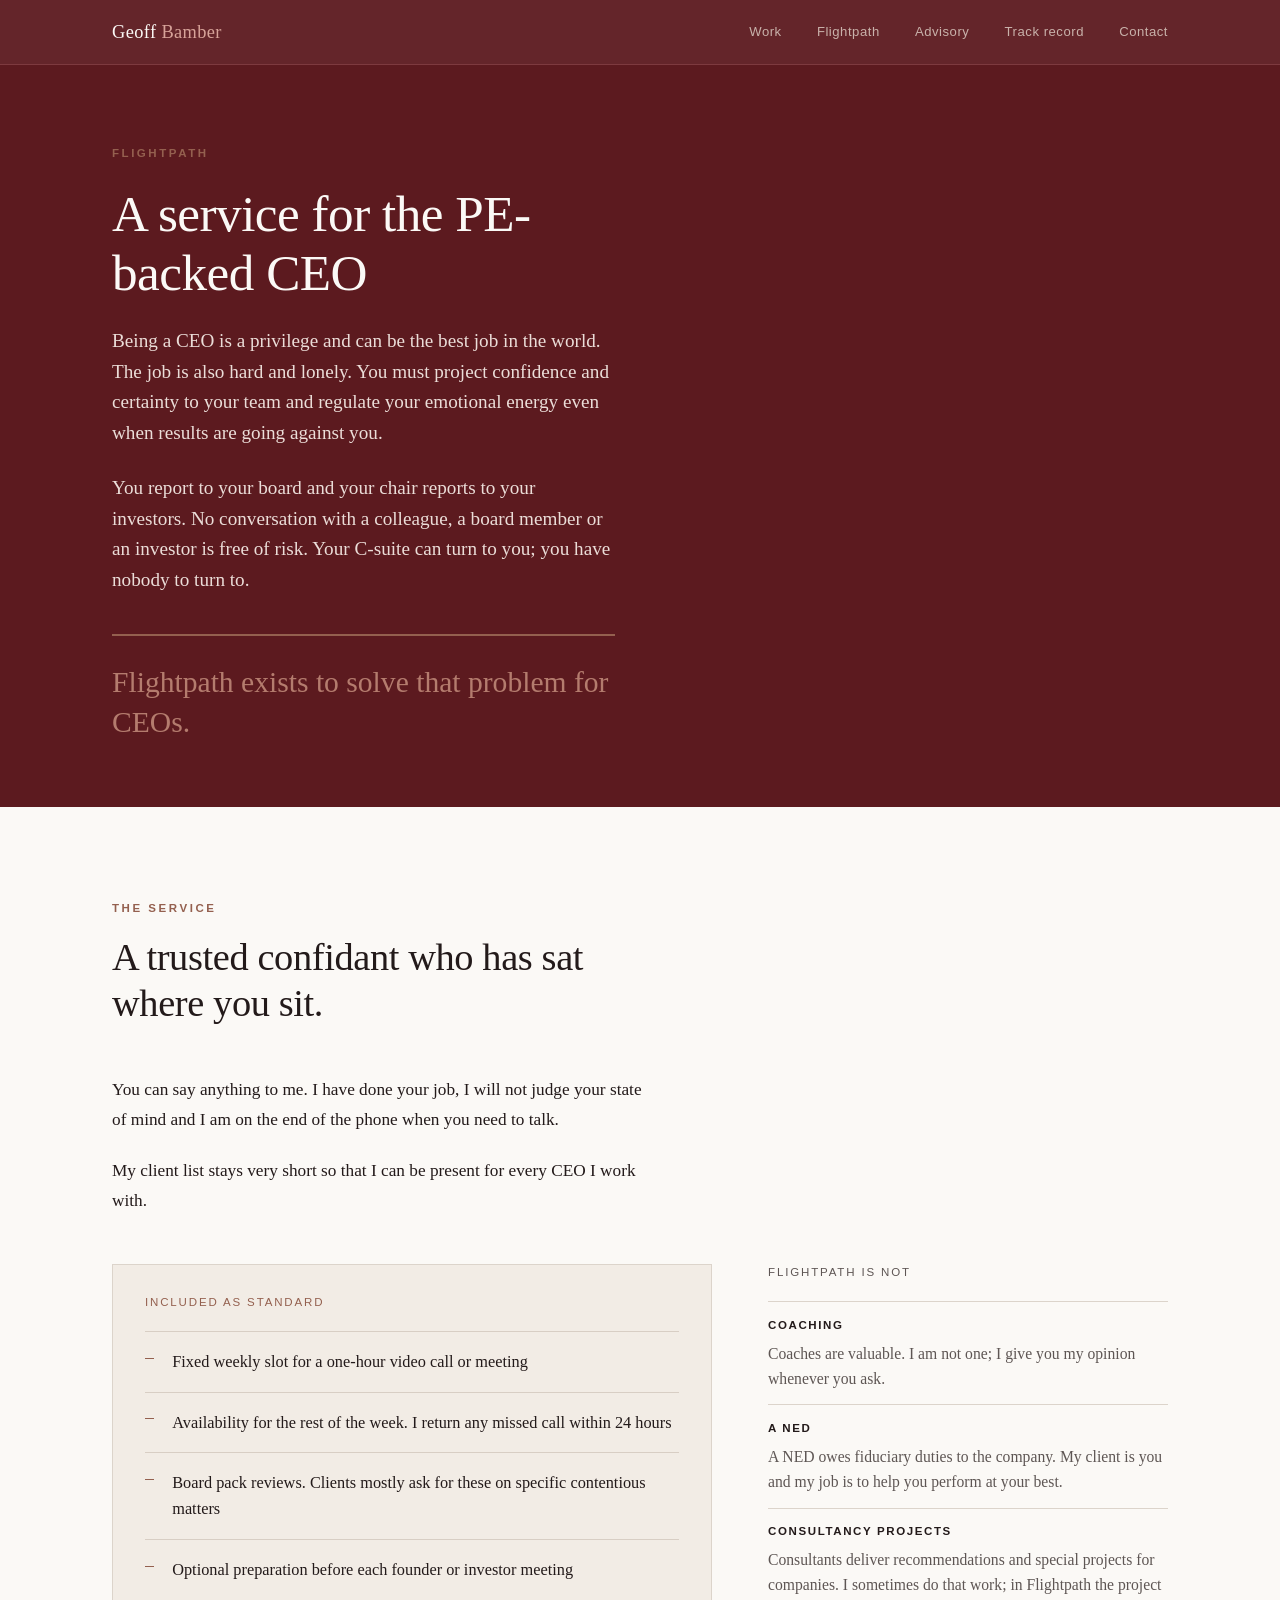
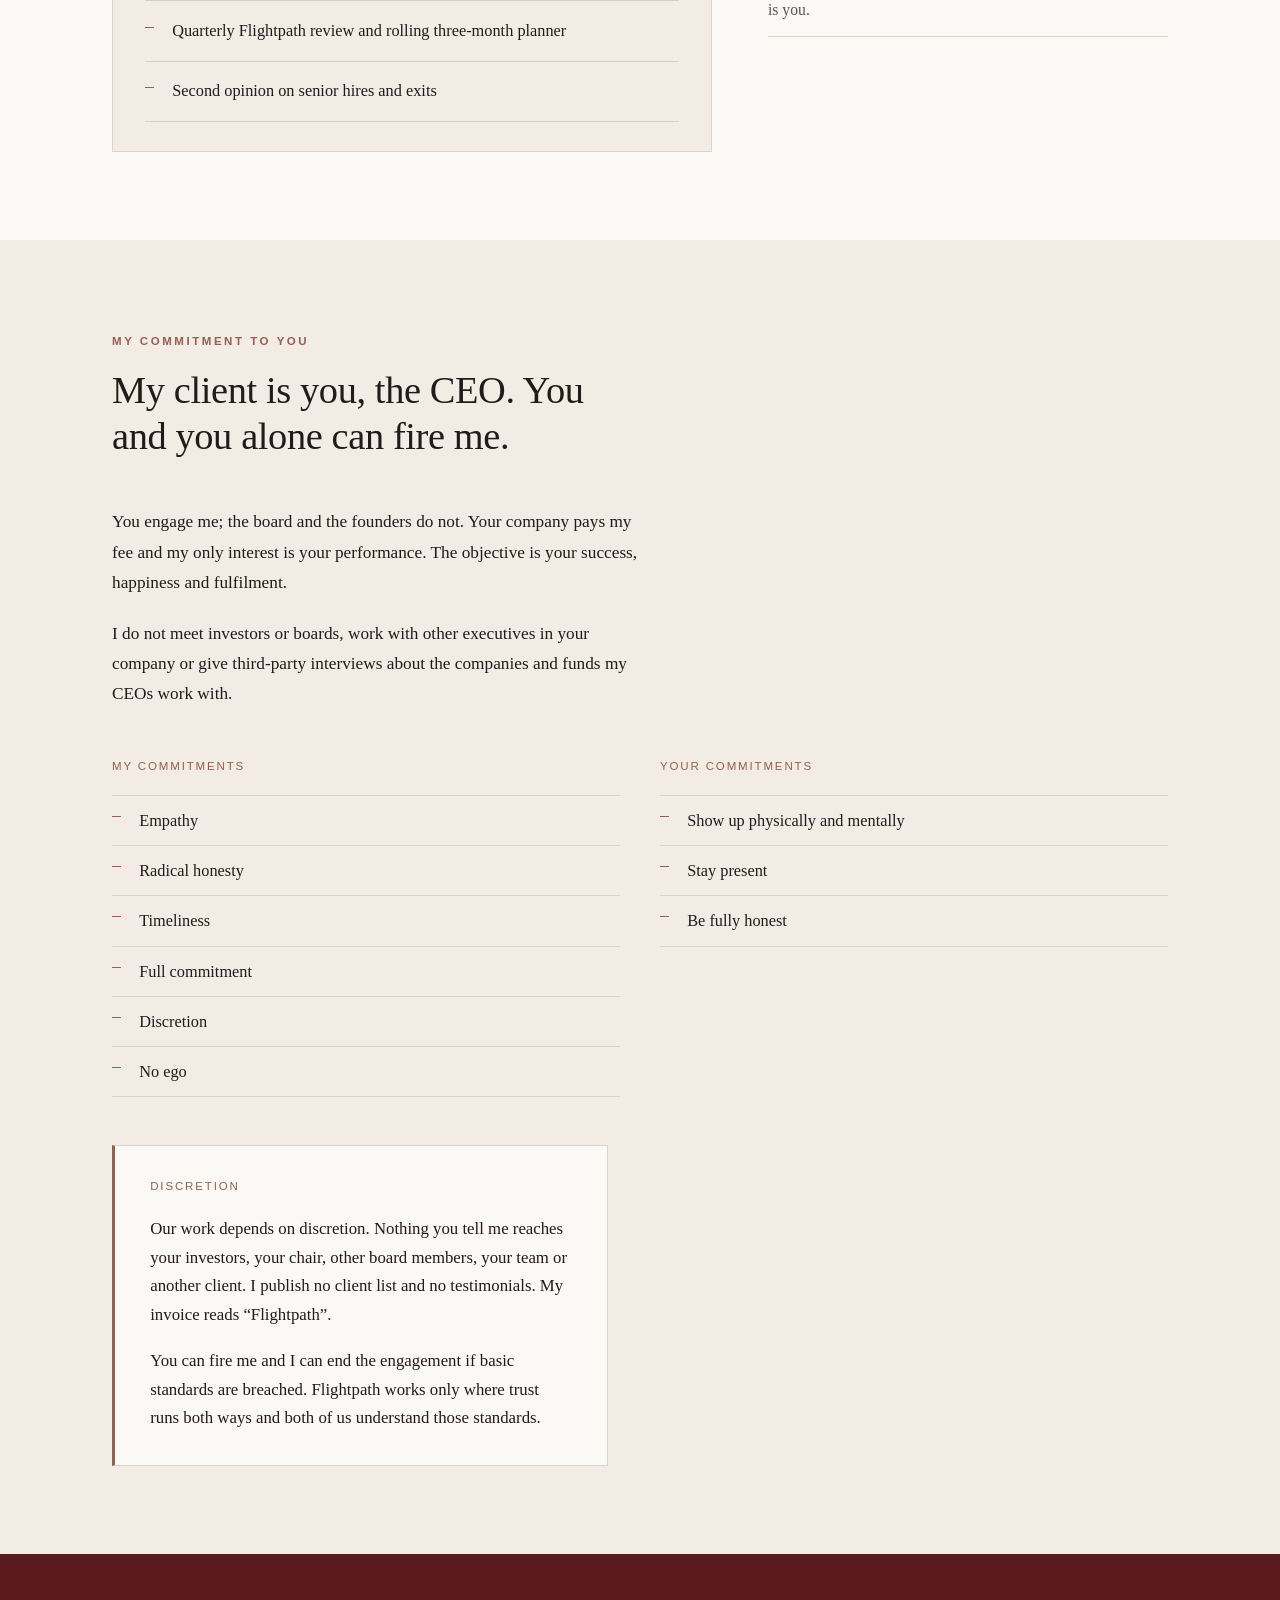
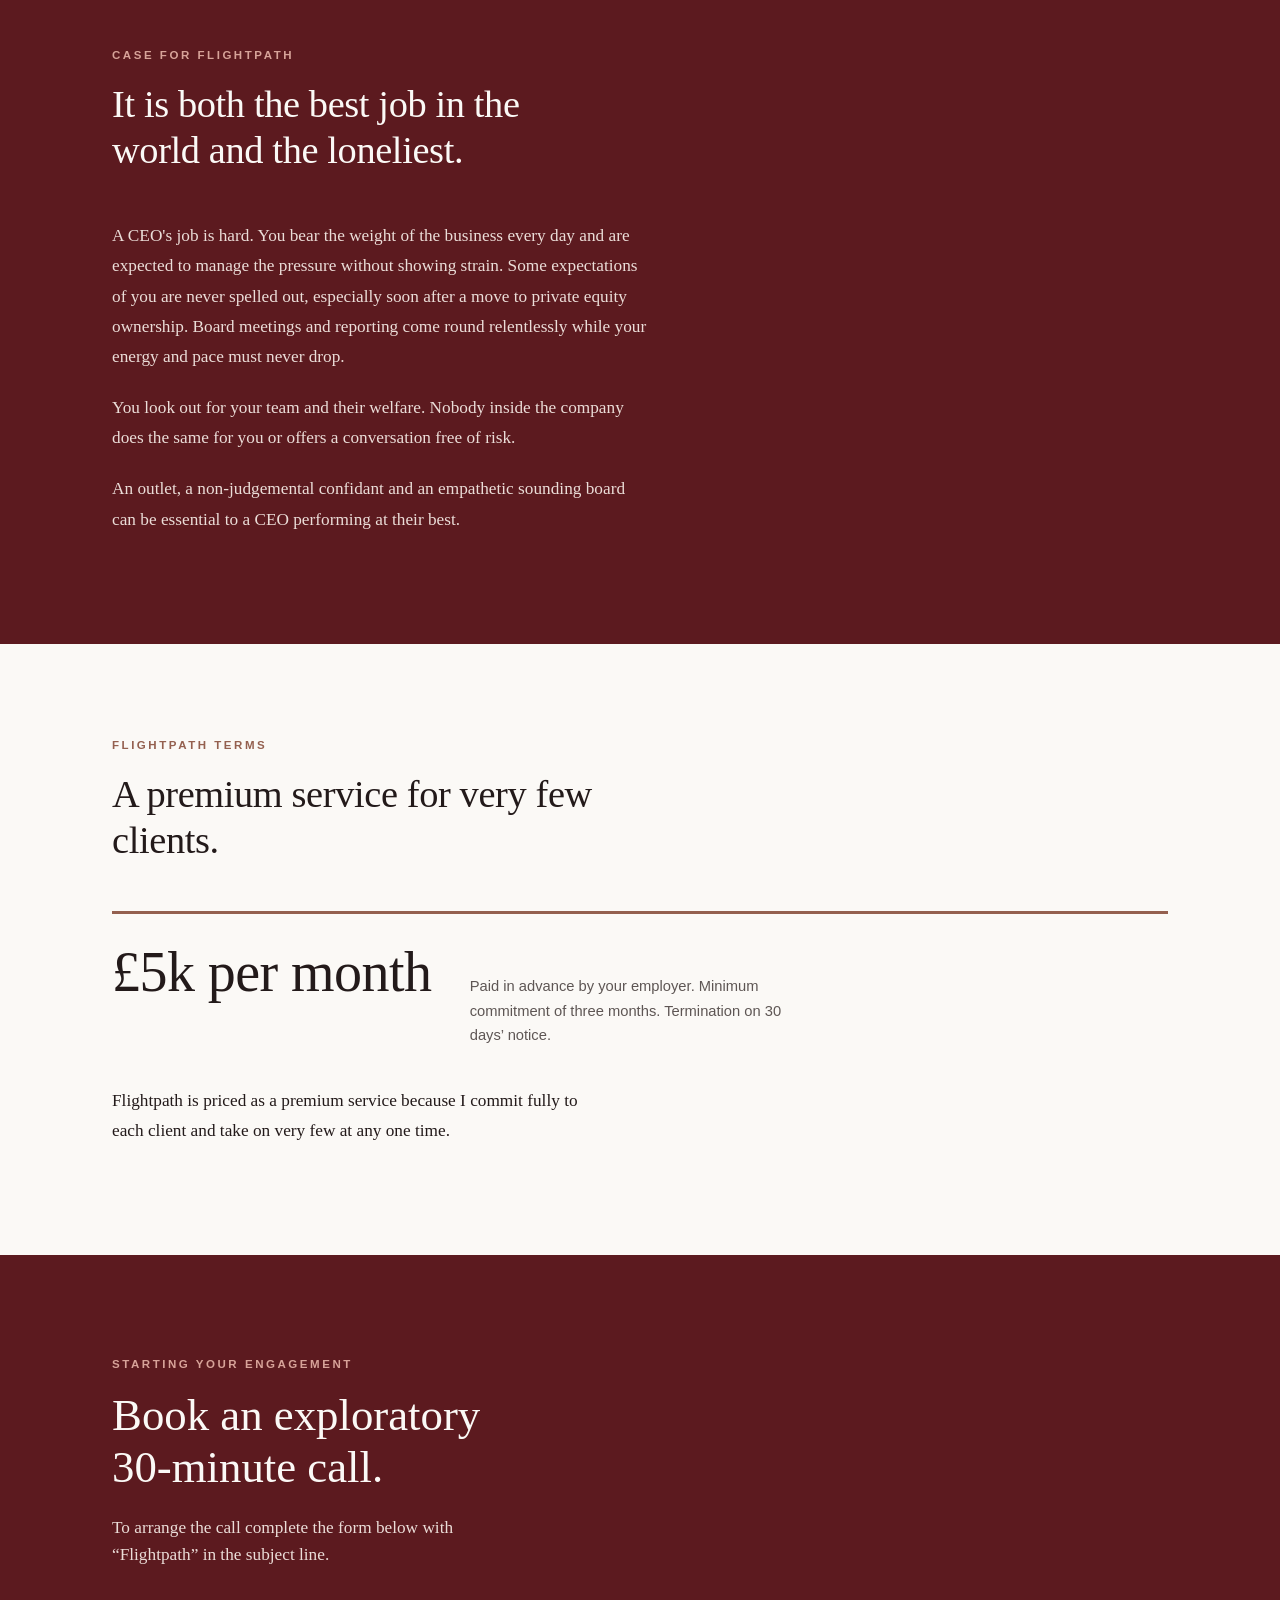
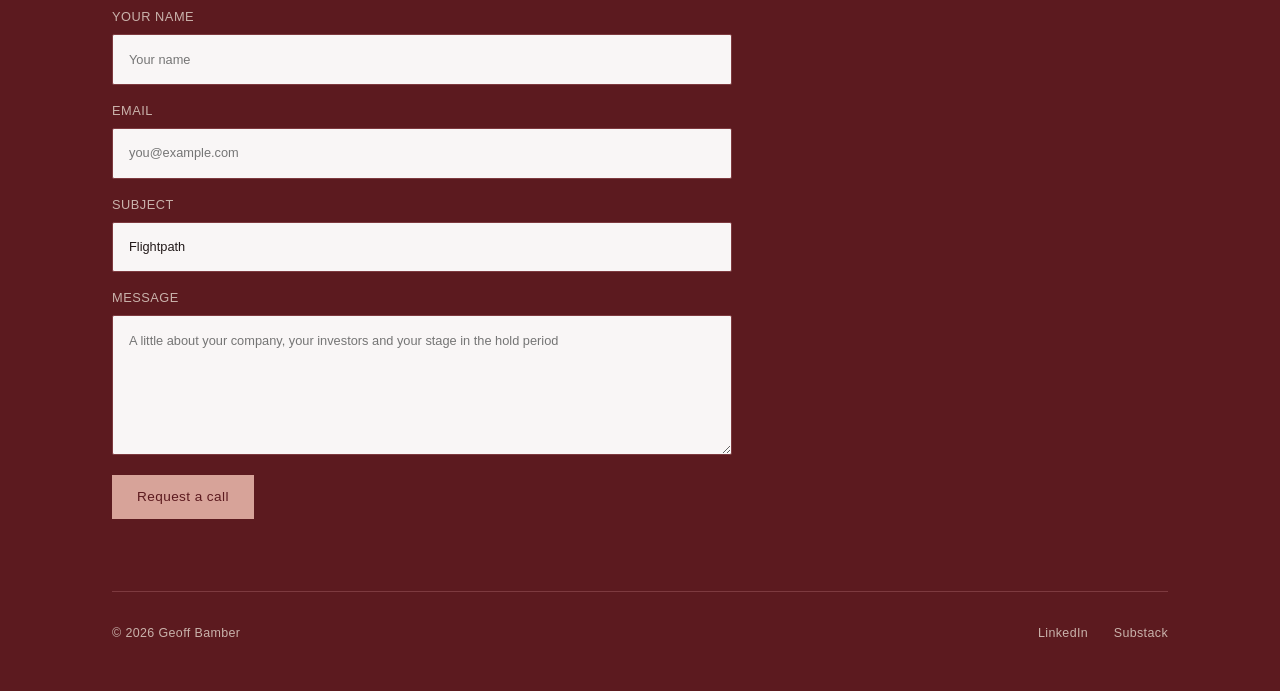
==== flightpath.html @ 799f6bf0 "Flightpath: heading reads 'Book an exploratory 30-minute call' Co-Authored-By: Claude Fable 5.2 <nor" ====
<!DOCTYPE html>
<html lang="en">
<head>
<meta charset="UTF-8">
<meta name="viewport" content="width=device-width, initial-scale=1.0">
<title>Flightpath | Geoff Bamber</title>
<meta name="description" content="Flightpath is a service for the PE-backed CEO: a trusted confidant who has sat where you sit, engaged by you and answerable only to you.">
<link rel="stylesheet" href="styles.css">
</head>
<body>

<nav>
  <div class="wrap nav-inner">
    <a href="index.html" class="wordmark">Geoff <b>Bamber</b></a>
    <div class="nav-links">
      <a href="index.html#work">Work</a>
      <a href="flightpath.html">Flightpath</a>
      <a href="index.html#advisory">Advisory</a>
      <a href="index.html#track">Track record</a>
      <a href="#enquire">Contact</a>
    </div>
  </div>
</nav>

<header class="page-hero">
  <div class="wrap">
    <div class="eyebrow">Flightpath</div>
    <h1>A service for the PE-backed CEO</h1>
    <p class="lede">Being a CEO is a privilege and can be the best job in the world. The job is also hard and lonely. You must project confidence and certainty to your team and regulate your emotional energy even when results are going against you.</p>
    <p class="lede">You report to your board and your chair reports to your investors. No conversation with a colleague, a board member or an investor is free of risk. Your C-suite can turn to you; you have nobody to turn to.</p>
    <p class="statement">Flightpath exists to solve that problem for CEOs.</p>
  </div>
</header>

<section class="section" id="what">
  <div class="wrap">
    <div class="section-head">
      <span class="eyebrow">The service</span>
      <h2>A trusted confidant who has sat where you sit.</h2>
    </div>
    <div class="prose" style="max-width:62ch;margin-bottom:3rem;">
      <p>You can say anything to me. I have done your job, I will not judge your state of mind and I am on the end of the phone when you need to talk.</p>
      <p>My client list stays very short so that I can be present for every CEO I work with.</p>
    </div>
    <div class="split">
      <div class="panel-box">
        <span class="split-head">Included as standard</span>
        <ul class="menu-list">
          <li>Fixed weekly slot for a one-hour video call or meeting</li>
          <li>Availability for the rest of the week. I return any missed call within 24 hours</li>
          <li>Board pack reviews. Clients mostly ask for these on specific contentious matters</li>
          <li>Optional preparation before each founder or investor meeting</li>
          <li>Quarterly Flightpath review and rolling three-month planner</li>
          <li>Second opinion on senior hires and exits</li>
        </ul>
      </div>
      <div class="exclusions">
        <span class="split-head">Flightpath is not</span>
        <ul>
          <li><strong>Coaching</strong>Coaches are valuable. I am not one; I give you my opinion whenever you ask.</li>
          <li><strong>A NED</strong>A NED owes fiduciary duties to the company. My client is you and my job is to help you perform at your best.</li>
          <li><strong>Consultancy projects</strong>Consultants deliver recommendations and special projects for companies. I sometimes do that work; in Flightpath the project is you.</li>
        </ul>
      </div>
    </div>
  </div>
</section>

<section class="section section-parchment" id="commitment">
  <div class="wrap">
    <div class="section-head">
      <span class="eyebrow">My commitment to you</span>
      <h2>My client is you, the CEO. You and you alone can fire me.</h2>
    </div>
    <div class="prose" style="max-width:62ch;">
      <p>You engage me; the board and the founders do not. Your company pays my fee and my only interest is your performance. The objective is your success, happiness and fulfilment.</p>
      <p>I do not meet investors or boards, work with other executives in your company or give third-party interviews about the companies and funds my CEOs work with.</p>
    </div>
    <div class="checklists">
      <div>
        <span class="split-head">My commitments</span>
        <ul class="checklist">
          <li>Empathy</li>
          <li>Radical honesty</li>
          <li>Timeliness</li>
          <li>Full commitment</li>
          <li>Discretion</li>
          <li>No ego</li>
        </ul>
      </div>
      <div>
        <span class="split-head">Your commitments</span>
        <ul class="checklist">
          <li>Show up physically and mentally</li>
          <li>Stay present</li>
          <li>Be fully honest</li>
        </ul>
      </div>
    </div>
    <div class="panel" style="margin-top:3rem;">
      <span class="split-head">Discretion</span>
      <p>Our work depends on discretion. Nothing you tell me reaches your investors, your chair, other board members, your team or another client. I publish no client list and no testimonials. My invoice reads &ldquo;Flightpath&rdquo;.</p>
      <p>You can fire me and I can end the engagement if basic standards are breached. Flightpath works only where trust runs both ways and both of us understand those standards.</p>
    </div>
  </div>
</section>

<section class="section section-dark" id="why">
  <div class="wrap">
    <div class="section-head">
      <span class="eyebrow">Case for Flightpath</span>
      <h2>It is both the best job in the world and the loneliest.</h2>
    </div>
    <div class="prose" style="max-width:62ch;">
      <p>A CEO's job is hard. You bear the weight of the business every day and are expected to manage the pressure without showing strain. Some expectations of you are never spelled out, especially soon after a move to private equity ownership. Board meetings and reporting come round relentlessly while your energy and pace must never drop.</p>
      <p>You look out for your team and their welfare. Nobody inside the company does the same for you or offers a conversation free of risk.</p>
      <p>An outlet, a non-judgemental confidant and an empathetic sounding board can be essential to a CEO performing at their best.</p>
    </div>
  </div>
</section>

<section class="section" id="terms">
  <div class="wrap">
    <div class="section-head">
      <span class="eyebrow">Flightpath terms</span>
      <h2>A premium service for very few clients.</h2>
    </div>
    <div class="price-band">
      <div class="price-figure">£5k per month</div>
      <p class="price-terms">Paid in advance by your employer. Minimum commitment of three months. Termination on 30 days&rsquo; notice.</p>
    </div>
    <div class="prose" style="max-width:56ch;margin-top:2.4rem;">
      <p>Flightpath is priced as a premium service because I commit fully to each client and take on very few at any one time.</p>
    </div>
  </div>
</section>

<section class="contact" id="enquire">
  <div class="wrap">
    <span class="eyebrow">Starting your engagement</span>
    <h2 style="margin-top:.9rem;">Book an exploratory 30&#8209;minute call.</h2>
    <p class="lede">To arrange the call complete the form below with &ldquo;Flightpath&rdquo; in the subject line.</p>

    <form class="contact-form" action="https://api.web3forms.com/submit" method="POST">
      <input type="hidden" name="access_key" value="886e6d17-dc25-4bf3-a3f9-d06b472002fb">
      <input type="hidden" name="from_name" value="Geoff Bamber website: Flightpath">
      <label>
        <span>Your name</span>
        <input type="text" name="name" placeholder="Your name" required>
      </label>
      <label>
        <span>Email</span>
        <input type="email" name="email" placeholder="you@example.com" required>
      </label>
      <label>
        <span>Subject</span>
        <input type="text" name="subject" value="Flightpath" required>
      </label>
      <label>
        <span>Message</span>
        <textarea name="message" rows="5" placeholder="A little about your company, your investors and your stage in the hold period" required></textarea>
      </label>
      <button type="submit" class="btn btn-primary">Request a call</button>
    </form>

    <div class="foot">
      <span>© 2026 Geoff Bamber</span>
      <div class="social">
        <a href="https://www.linkedin.com/in/geoff-bamber-uk" target="_blank" rel="noopener">LinkedIn</a>
        <a href="https://geoffbamber.substack.com" target="_blank" rel="noopener">Substack</a>
      </div>
    </div>
  </div>
</section>

</body>
</html>
---- styles.css ----
:root{
  --oxblood:#5C1A1F;
  --oxblood-panel:#6B2329;
  --oxblood-line:#7D3A3F;
  --rose:#94604F;
  --rose-soft:#B47C6E;
  --bone:#F2ECE5;
  --warm-white:#FBF9F6;
  --ink:#231A1A;
  --muted:#5E5654;
  --muted-light:#C9B2AB;
  /* On oxblood grounds the accent lifts so small text stays legible. */
  --rose-on-dark:#D7A399;
  --rose-on-dark-soft:#E8C1B8;
  --sans:-apple-system,BlinkMacSystemFont,"Segoe UI",Roboto,Helvetica,Arial,sans-serif;
  --serif:Georgia,"Times New Roman",serif;
}
nav,.hero,.section-dark,.contact{--rose:var(--rose-on-dark);--rose-soft:var(--rose-on-dark-soft)}

*{box-sizing:border-box;margin:0;padding:0}
html{scroll-behavior:smooth}
body{
  font-family:var(--serif);
  color:var(--ink);
  background:var(--warm-white);
  line-height:1.55;
  -webkit-font-smoothing:antialiased;
}
a{color:inherit;text-decoration:none}

.eyebrow{
  font-family:var(--sans);
  font-size:.72rem;
  letter-spacing:.22em;
  text-transform:uppercase;
  font-weight:600;
  color:var(--rose);
}
.wrap{max-width:1120px;margin:0 auto;padding:0 2rem}

/* ---------- NAV ---------- */
nav{
  position:sticky;top:0;z-index:50;
  background:rgba(92,26,31,.95);
  backdrop-filter:saturate(140%) blur(8px);
  border-bottom:1px solid var(--oxblood-line);
}
.nav-inner{
  display:flex;align-items:center;justify-content:space-between;
  height:64px;
}
.wordmark{
  font-family:var(--serif);
  color:var(--warm-white);
  font-size:1.15rem;
  letter-spacing:.02em;
}
.wordmark b{color:var(--rose);font-weight:normal}
.nav-links{display:flex;gap:2.2rem;font-family:var(--sans);font-size:.82rem;letter-spacing:.04em}
.nav-links a{color:var(--muted-light);transition:color .2s}
.nav-links a:hover,.nav-links a:focus{color:var(--warm-white)}
.nav-toggle{display:none}

/* ---------- HERO ---------- */
.hero{
  background:var(--oxblood);
  color:var(--warm-white);
  padding:7.5rem 0 6.5rem;
  position:relative;overflow:hidden;
}
.hero-eyebrow{margin-bottom:1.6rem}
.hero h1{
  font-family:var(--serif);
  font-weight:normal;
  font-size:clamp(2.2rem,5.4vw,3.9rem);
  line-height:1.12;
  max-width:16ch;
  letter-spacing:-.01em;
}
.hero h1 .accent{
  position:relative;white-space:nowrap;
}
.hero h1 .accent::after{
  content:"";position:absolute;left:0;right:0;bottom:.06em;height:3px;
  background:var(--rose);
  transform:scaleX(0);transform-origin:left;
  animation:draw 1s cubic-bezier(.2,.7,.2,1) .5s forwards;
}
@keyframes draw{to{transform:scaleX(1)}}
.hero p.lede{
  font-family:var(--serif);
  font-size:clamp(1.05rem,1.9vw,1.25rem);
  color:#EBDDD8;
  max-width:52ch;
  margin-top:1.9rem;
  line-height:1.6;
}
.hero-cta{display:flex;gap:1rem;margin-top:2.6rem;flex-wrap:wrap}
.btn{
  font-family:var(--sans);font-size:.85rem;letter-spacing:.03em;font-weight:500;
  padding:.85rem 1.5rem;border:1px solid transparent;cursor:pointer;
  transition:all .2s;display:inline-block;
}
.btn-primary{background:var(--rose);color:var(--oxblood)}
.btn-primary:hover,.btn-primary:focus{background:var(--rose-soft)}
.btn-ghost{border-color:var(--oxblood-line);color:var(--warm-white)}
.btn-ghost:hover,.btn-ghost:focus{border-color:var(--rose);color:var(--rose-soft)}

.hero-grid{display:grid;grid-template-columns:1.5fr 1fr;gap:3.5rem;align-items:center}
.hero-portrait{position:relative;justify-self:end}
.hero-portrait::before{
  content:"";position:absolute;top:1rem;left:1rem;right:-1rem;bottom:-1rem;
  border:1px solid var(--rose);z-index:0;
}
.hero-portrait img{
  position:relative;z-index:1;display:block;
  width:100%;max-width:320px;aspect-ratio:4/5;object-fit:cover;
  filter:grayscale(100%) contrast(1.05);
}

/* ---------- PAGE HERO (inner pages) ---------- */
.page-hero{
  background:var(--oxblood);
  color:var(--warm-white);
  padding:5rem 0 4rem;
}
.page-hero .eyebrow{margin-bottom:1.4rem}
.page-hero h1{
  font-family:var(--serif);font-weight:normal;
  font-size:clamp(2rem,4.6vw,3.2rem);
  line-height:1.14;max-width:20ch;letter-spacing:-.01em;
}
.page-hero p.lede{
  font-family:var(--serif);
  font-size:clamp(1.02rem,1.8vw,1.2rem);
  color:#EBDDD8;max-width:52ch;margin-top:1.5rem;line-height:1.6;
}

/* ---------- SECTION SHELL ---------- */
.section{padding:5.5rem 0}
.section-parchment{background:var(--bone)}
.section-head{max-width:60ch;margin-bottom:3rem}
.section-head h2{
  font-family:var(--serif);font-weight:normal;
  font-size:clamp(1.7rem,3.4vw,2.4rem);
  line-height:1.2;margin-top:.9rem;letter-spacing:-.01em;
}

/* ---------- STRANDS ---------- */
.strands{display:grid;grid-template-columns:repeat(2,1fr);gap:1.6rem}
.strand{
  background:var(--warm-white);
  border:1px solid #DCD4CB;
  padding:2rem 1.8rem;
  position:relative;
  transition:border-color .25s, transform .25s;
}
.strand::before{
  content:"";position:absolute;top:0;left:0;width:100%;height:3px;
  background:var(--rose);transform:scaleX(0);transform-origin:left;transition:transform .3s;
}
.strand:hover{transform:translateY(-3px);border-color:#CDBFB4}
.strand:hover::before{transform:scaleX(1)}
.strand h3{font-family:var(--serif);font-weight:normal;font-size:1.3rem;margin-bottom:.7rem}
.strand p{font-size:.98rem;color:var(--muted);line-height:1.6}
.strand ul{margin:.85rem 0 0 1.2rem;padding-left:1.1rem;color:var(--muted);line-height:1.65}
.strand li{margin:.45rem 0;}
.strand .tag{font-family:var(--sans);font-size:.7rem;letter-spacing:.14em;text-transform:uppercase;color:var(--rose);display:block;margin-bottom:1rem}
a.strand{display:block;color:inherit}
a.strand:hover,a.strand:focus{border-color:var(--rose)}
.strand .more{font-family:var(--sans);font-size:.8rem;letter-spacing:.03em;color:var(--rose);margin-top:1.2rem;display:inline-block}

ul,ol{margin:1rem 0 0 1.25rem;padding-left:1.2rem}
li{margin:.55rem 0;}

/* ---------- ADVISORY CLIENTS ---------- */
.clients{display:grid;grid-template-columns:repeat(2,1fr);gap:1.6rem}
.client{
  border:1px solid #DCD4CB;padding:2.4rem 1.8rem;text-align:center;
  background:var(--warm-white);transition:border-color .25s,transform .25s;
}
.client:last-child:nth-child(odd){grid-column:1/-1}
.client:hover{transform:translateY(-3px);border-color:var(--rose)}
.client-name{font-family:var(--serif);font-size:1.45rem;margin-bottom:.55rem}
.client-sector{font-family:var(--sans);font-size:.72rem;letter-spacing:.14em;text-transform:uppercase;color:var(--rose)}

/* ---------- LEDGER (track record) ---------- */
.section-dark{background:var(--oxblood);color:var(--warm-white)}
.section-dark .section-head h2{color:var(--warm-white)}
.ledger{border-top:1px solid var(--oxblood-line)}
.ledger-row{
  display:grid;grid-template-columns:1.4fr 1fr 1.3fr;gap:1.5rem;
  padding:1.7rem 0;border-bottom:1px solid var(--oxblood-line);
  align-items:baseline;transition:padding-left .25s,background .25s;
}
.ledger-row:hover{padding-left:.9rem;background:rgba(148,96,79,.06)}
.ledger-venture{font-family:var(--serif);font-size:1.35rem}
.ledger-role{font-family:var(--sans);font-size:.78rem;letter-spacing:.1em;text-transform:uppercase;color:var(--rose)}
.ledger-note{font-size:.97rem;color:var(--muted-light);line-height:1.55}

/* ---------- WRITING (homepage teaser) ---------- */
.writing-grid{display:grid;grid-template-columns:repeat(3,1fr);gap:1.6rem}
.article{
  display:block;
  border-top:2px solid var(--ink);padding-top:1.2rem;
  transition:border-color .25s;
}
.article:hover{border-color:var(--rose)}
.article .kicker{font-family:var(--sans);font-size:.7rem;letter-spacing:.14em;text-transform:uppercase;color:var(--muted);display:block;margin-bottom:.9rem}
.article h3{font-family:var(--serif);font-weight:normal;font-size:1.3rem;line-height:1.3;margin-bottom:.7rem}
.article p{font-size:.95rem;color:var(--muted);line-height:1.6}
.article .more{font-family:var(--sans);font-size:.8rem;letter-spacing:.03em;color:var(--rose);margin-top:1rem;display:inline-block}

.section-link{
  font-family:var(--sans);font-size:.82rem;letter-spacing:.04em;color:var(--rose);
  display:inline-block;margin-top:2.6rem;border-bottom:1px solid transparent;transition:border-color .2s;
}
.section-link:hover{border-color:var(--rose)}

/* ---------- WRITING INDEX (tiles) ---------- */
.tiles{display:grid;grid-template-columns:repeat(3,1fr);gap:1.6rem}
.tile{
  display:flex;flex-direction:column;
  background:var(--warm-white);border:1px solid #DCD4CB;
  padding:2rem 1.8rem 1.8rem;position:relative;height:100%;
  transition:border-color .25s,transform .25s;
}
.tile::before{
  content:"";position:absolute;top:0;left:0;width:100%;height:3px;
  background:var(--rose);transform:scaleX(0);transform-origin:left;transition:transform .3s;
}
.tile:hover{transform:translateY(-3px);border-color:#CDBFB4}
.tile:hover::before{transform:scaleX(1)}
.tile .kicker{font-family:var(--sans);font-size:.7rem;letter-spacing:.14em;text-transform:uppercase;color:var(--rose);display:block;margin-bottom:.9rem}
.tile h3{font-family:var(--serif);font-weight:normal;font-size:1.35rem;line-height:1.28;margin-bottom:.7rem}
.tile p{font-size:.96rem;color:var(--muted);line-height:1.6}
.tile .tile-foot{
  margin-top:auto;padding-top:1.3rem;display:flex;justify-content:space-between;align-items:center;
  font-family:var(--sans);font-size:.76rem;letter-spacing:.03em;
}
.tile .tile-date{color:var(--muted)}
.tile .more{color:var(--rose)}

/* ---------- ARTICLE PAGE ---------- */
.article-page{padding:3.5rem 0 5rem}
.article-wrap{max-width:720px;margin:0 auto;padding:0 2rem}
.article-head{margin-bottom:2.6rem}
.article-head .kicker{font-family:var(--sans);font-size:.72rem;letter-spacing:.16em;text-transform:uppercase;color:var(--rose);display:block;margin-bottom:1.1rem}
.article-head h1{
  font-family:var(--serif);font-weight:normal;
  font-size:clamp(1.9rem,4.2vw,2.9rem);line-height:1.16;letter-spacing:-.01em;
}
.article-head .article-meta{
  font-family:var(--sans);font-size:.8rem;letter-spacing:.03em;color:var(--muted);
  margin-top:1.2rem;padding-top:1.2rem;border-top:1px solid #DCD4CB;
}
.prose{font-size:1.08rem;line-height:1.75;color:var(--ink)}
.prose p{margin:0 0 1.3rem}
.prose h2{font-family:var(--serif);font-weight:normal;font-size:1.65rem;line-height:1.25;margin:2.6rem 0 1rem}
.prose h3{font-family:var(--serif);font-weight:normal;font-size:1.3rem;margin:2rem 0 .8rem}
.prose ul,.prose ol{margin:1.2rem 0 1.4rem 1.4rem;padding-left:1.1rem;color:var(--ink)}
.prose li{margin:.5rem 0}
.prose blockquote{
  border-left:2px solid var(--rose);padding:.4rem 0 .4rem 1.5rem;margin:1.8rem 0;
  font-style:italic;color:var(--muted);
}
.prose a{color:var(--rose);border-bottom:1px solid transparent;transition:border-color .2s}
.prose a:hover{border-color:var(--rose)}
.placeholder{
  background:var(--bone);border:1px dashed var(--rose);
  padding:1.4rem 1.6rem;color:var(--muted);font-family:var(--sans);font-size:.9rem;
  border-radius:2px;margin:1.6rem 0;
}
.back-link{
  font-family:var(--sans);font-size:.82rem;letter-spacing:.04em;color:var(--rose);
  display:inline-block;margin-bottom:2rem;border-bottom:1px solid transparent;transition:border-color .2s;
}
.back-link:hover{border-color:var(--rose)}

/* ---------- FLIGHTPATH (service page) ---------- */
.page-hero .statement{
  font-family:var(--serif);
  font-size:clamp(1.35rem,2.8vw,1.85rem);
  line-height:1.35;
  color:var(--rose-soft);
  max-width:34ch;
  margin-top:2.4rem;
  padding-top:1.7rem;
  border-top:2px solid var(--rose);
  display:inline-block;
}
.price-band{
  display:flex;flex-wrap:wrap;align-items:baseline;gap:.9rem 2.4rem;
  border-top:3px solid var(--rose);padding-top:1.9rem;
}
.price-figure{font-family:var(--serif);font-size:clamp(2.3rem,6vw,3.5rem);line-height:1;letter-spacing:-.01em}
.price-terms{font-family:var(--sans);font-size:.92rem;color:var(--muted);max-width:42ch;line-height:1.65}
.split{display:grid;grid-template-columns:1.5fr 1fr;gap:3.5rem;align-items:start}
.split-head{
  font-family:var(--sans);font-size:.72rem;letter-spacing:.16em;text-transform:uppercase;
  color:var(--rose);display:block;margin-bottom:1.2rem;
}
.menu-list{list-style:none;margin:0;padding:0;border-top:1px solid #DCD4CB}
.menu-list li{
  margin:0;padding:1.05rem 0 1.05rem 1.7rem;border-bottom:1px solid #DCD4CB;
  position:relative;font-size:1.02rem;line-height:1.6;
}
.menu-list li::before{content:"";position:absolute;left:0;top:1.6rem;width:9px;height:1px;background:var(--rose)}
.panel-box{
  background:var(--bone);border:1px solid #DCD4CB;padding:1.8rem 2rem;
}
.panel-box .menu-list li{border-bottom-color:#D8CEC4}
.panel-box .menu-list{border-top-color:#D8CEC4}
.exclusions .split-head{color:var(--muted)}
.exclusions ul{list-style:none;margin:0;padding:0;border-top:1px solid #DCD4CB}
.exclusions li{
  margin:0;padding:.85rem 0;font-size:.98rem;color:var(--muted);line-height:1.6;
  border-bottom:1px solid #DCD4CB;
}
.exclusions li strong{
  display:block;font-family:var(--sans);font-size:.72rem;letter-spacing:.14em;
  text-transform:uppercase;color:var(--ink);font-weight:600;margin-bottom:.4rem;
}
.checklists{display:grid;grid-template-columns:repeat(2,1fr);gap:2.5rem;margin-top:3rem}
.checklist{list-style:none;margin:0;padding:0;border-top:1px solid #DCD4CB}
.checklist li{
  margin:0;padding:.75rem 0 .75rem 1.7rem;border-bottom:1px solid #DCD4CB;
  position:relative;font-size:1.02rem;line-height:1.55;
}
.checklist li::before{content:"";position:absolute;left:0;top:1.25rem;width:9px;height:1px;background:var(--rose)}
.section-dark .prose{color:#EBDDD8}
.section-dark .prose p{color:#EBDDD8}
.terms-list{list-style:none;margin:1.8rem 0 0;padding:0;max-width:46ch}
.terms-list li{
  margin:0;padding:.85rem 0;border-bottom:1px solid #DCD4CB;
  font-family:var(--sans);font-size:.95rem;color:var(--ink);
}
.panel{
  background:var(--warm-white);border:1px solid #DCD4CB;border-left:3px solid var(--rose);
  padding:2rem 2.2rem;max-width:62ch;
}
.panel p{font-size:1.05rem;line-height:1.7;color:var(--ink)}
.panel p + p{margin-top:1.1rem}

/* ---------- ABOUT ---------- */
.about{display:grid;grid-template-columns:1fr 1fr;gap:4rem;align-items:center}
.about-text p{font-size:1.05rem;line-height:1.7;color:var(--ink);margin-bottom:1.2rem;max-width:46ch}
.credentials{border-left:2px solid var(--rose);padding-left:1.8rem}
.credentials li{list-style:none;font-family:var(--sans);font-size:.9rem;color:var(--muted);padding:.55rem 0;letter-spacing:.01em}
.credentials li strong{color:var(--ink);font-weight:600}
.about-text p a,.credentials a{color:var(--ink);border-bottom:1px solid var(--rose);transition:color .2s}
.about-text p a:hover,.about-text p a:focus,.credentials a:hover,.credentials a:focus{color:var(--rose)}

/* ---------- CONTACT / FOOTER ---------- */
.contact{background:var(--oxblood);color:var(--warm-white);padding:6rem 0 3rem}
.contact h2{font-family:var(--serif);font-weight:normal;font-size:clamp(1.9rem,4vw,2.8rem);max-width:18ch;line-height:1.15}
.contact .lede{color:#EBDDD8;max-width:46ch;margin:1.4rem 0 2.4rem;font-size:1.08rem}
.contact-form{max-width:620px;display:grid;gap:1rem}
.contact-form label{display:grid;gap:.45rem;font-family:var(--sans);font-size:.8rem;letter-spacing:.04em;text-transform:uppercase;color:var(--muted-light)}
.contact-form input,
.contact-form textarea{
  width:100%;border:1px solid var(--oxblood-line);background:rgba(255,255,255,.96);color:var(--ink);
  padding:.9rem 1rem;font:inherit;border-radius:2px;
}
.contact-form input:focus,
.contact-form textarea:focus{outline:2px solid var(--rose-soft);outline-offset:2px;border-color:var(--rose)}
.contact-form textarea{min-height:140px;resize:vertical}
.contact-form .btn{justify-self:start;margin-top:.2rem}
.foot{
  margin-top:4.5rem;padding-top:2rem;border-top:1px solid var(--oxblood-line);
  display:flex;justify-content:space-between;align-items:center;
  font-family:var(--sans);font-size:.78rem;color:var(--muted-light);letter-spacing:.03em;
}
.foot{flex-wrap:wrap;gap:1rem 2rem}
.foot span,.foot a{white-space:nowrap}
.foot .social{display:flex;flex-wrap:wrap;gap:.6rem 1.6rem}
.foot a:hover{color:var(--rose)}

/* ---------- RESPONSIVE ---------- */
@media(max-width:820px){
  .strands,.writing-grid,.clients,.tiles{grid-template-columns:1fr}
  .split,.checklists{grid-template-columns:1fr;gap:2.5rem}
  .panel,.panel-box{padding:1.6rem 1.4rem}
  .about{grid-template-columns:1fr;gap:2.5rem}
  .hero-grid{grid-template-columns:1fr;gap:3rem}
  .hero-portrait{justify-self:start;order:-1}
  .hero-portrait img{max-width:240px}
  .ledger-row{grid-template-columns:1fr;gap:.4rem;padding:1.4rem 0}
  .nav-links{display:none}
  .hero{padding:5rem 0 4.5rem}
  .section{padding:4rem 0}
}

@media(prefers-reduced-motion:reduce){
  *{animation:none!important;transition:none!important;scroll-behavior:auto}
  .hero h1 .accent::after{transform:scaleX(1)}
}
a:focus-visible,.btn:focus-visible{outline:2px solid var(--rose-soft);outline-offset:3px}
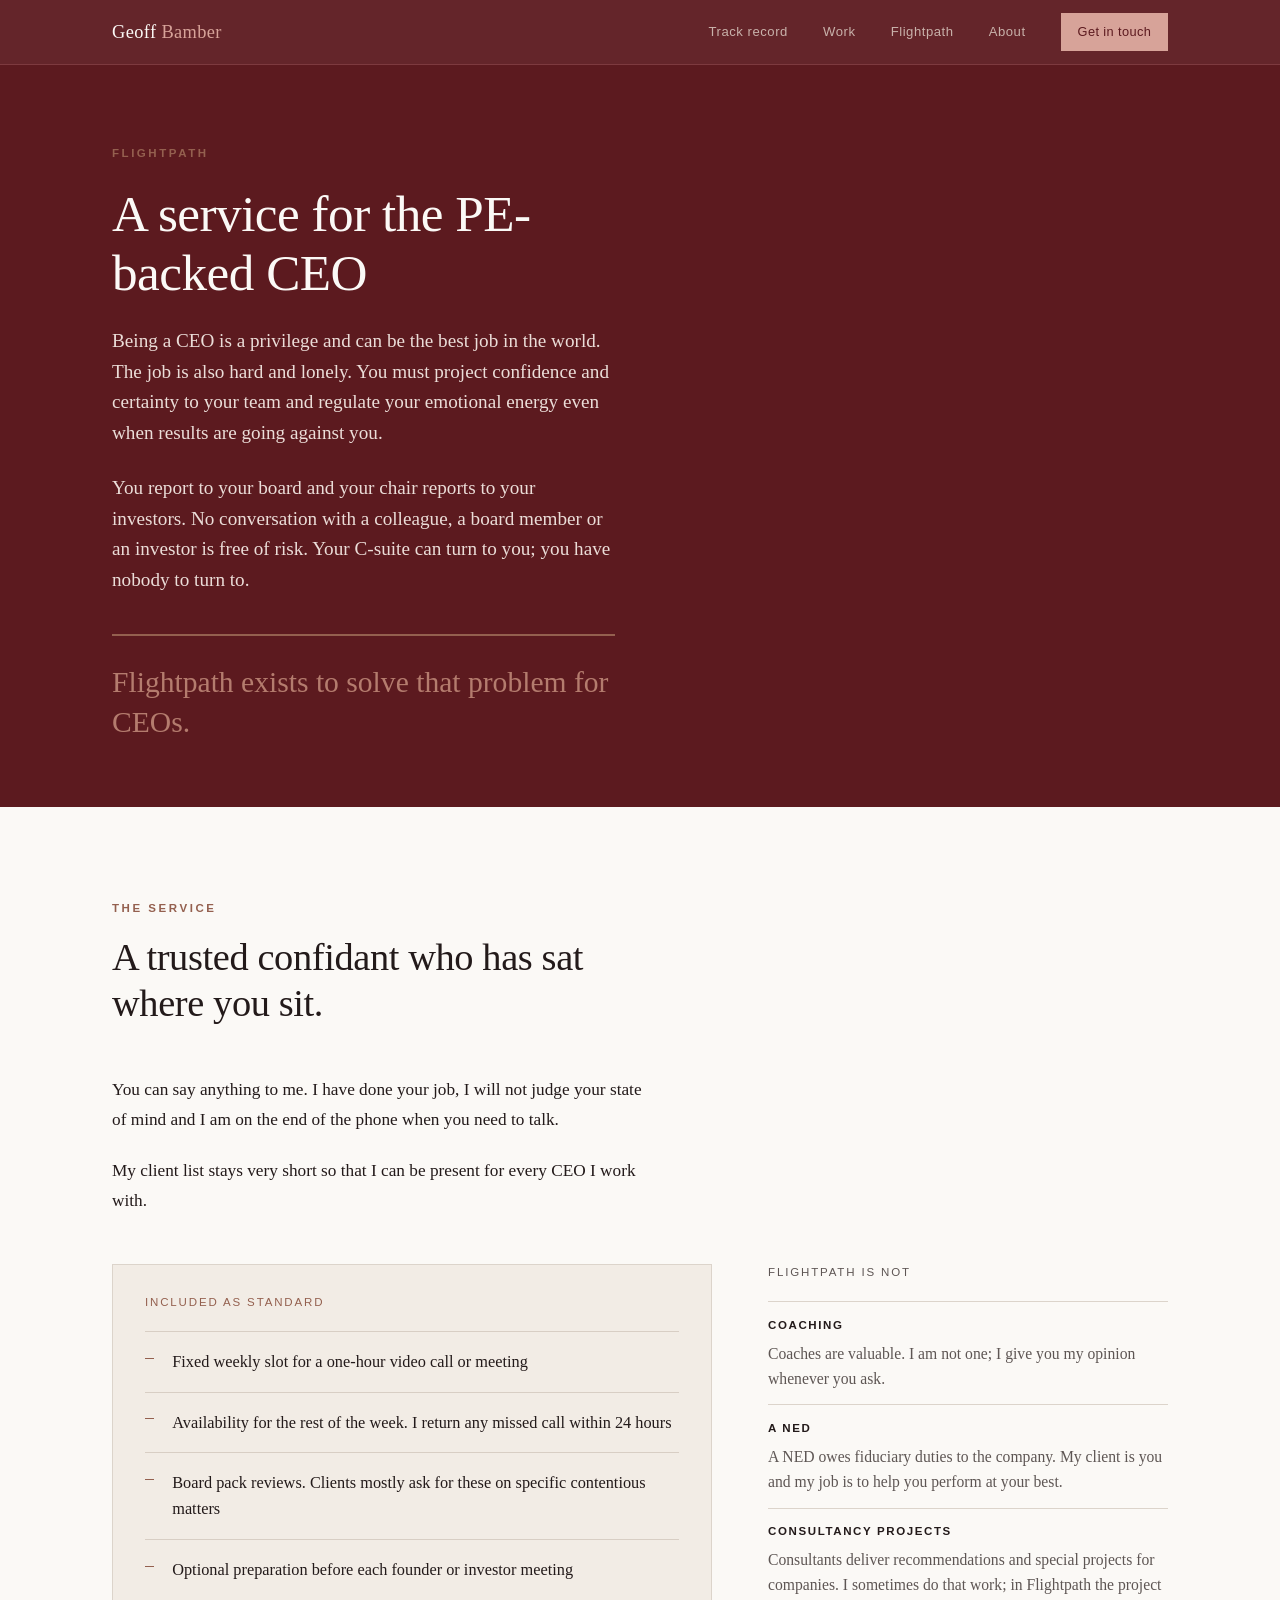
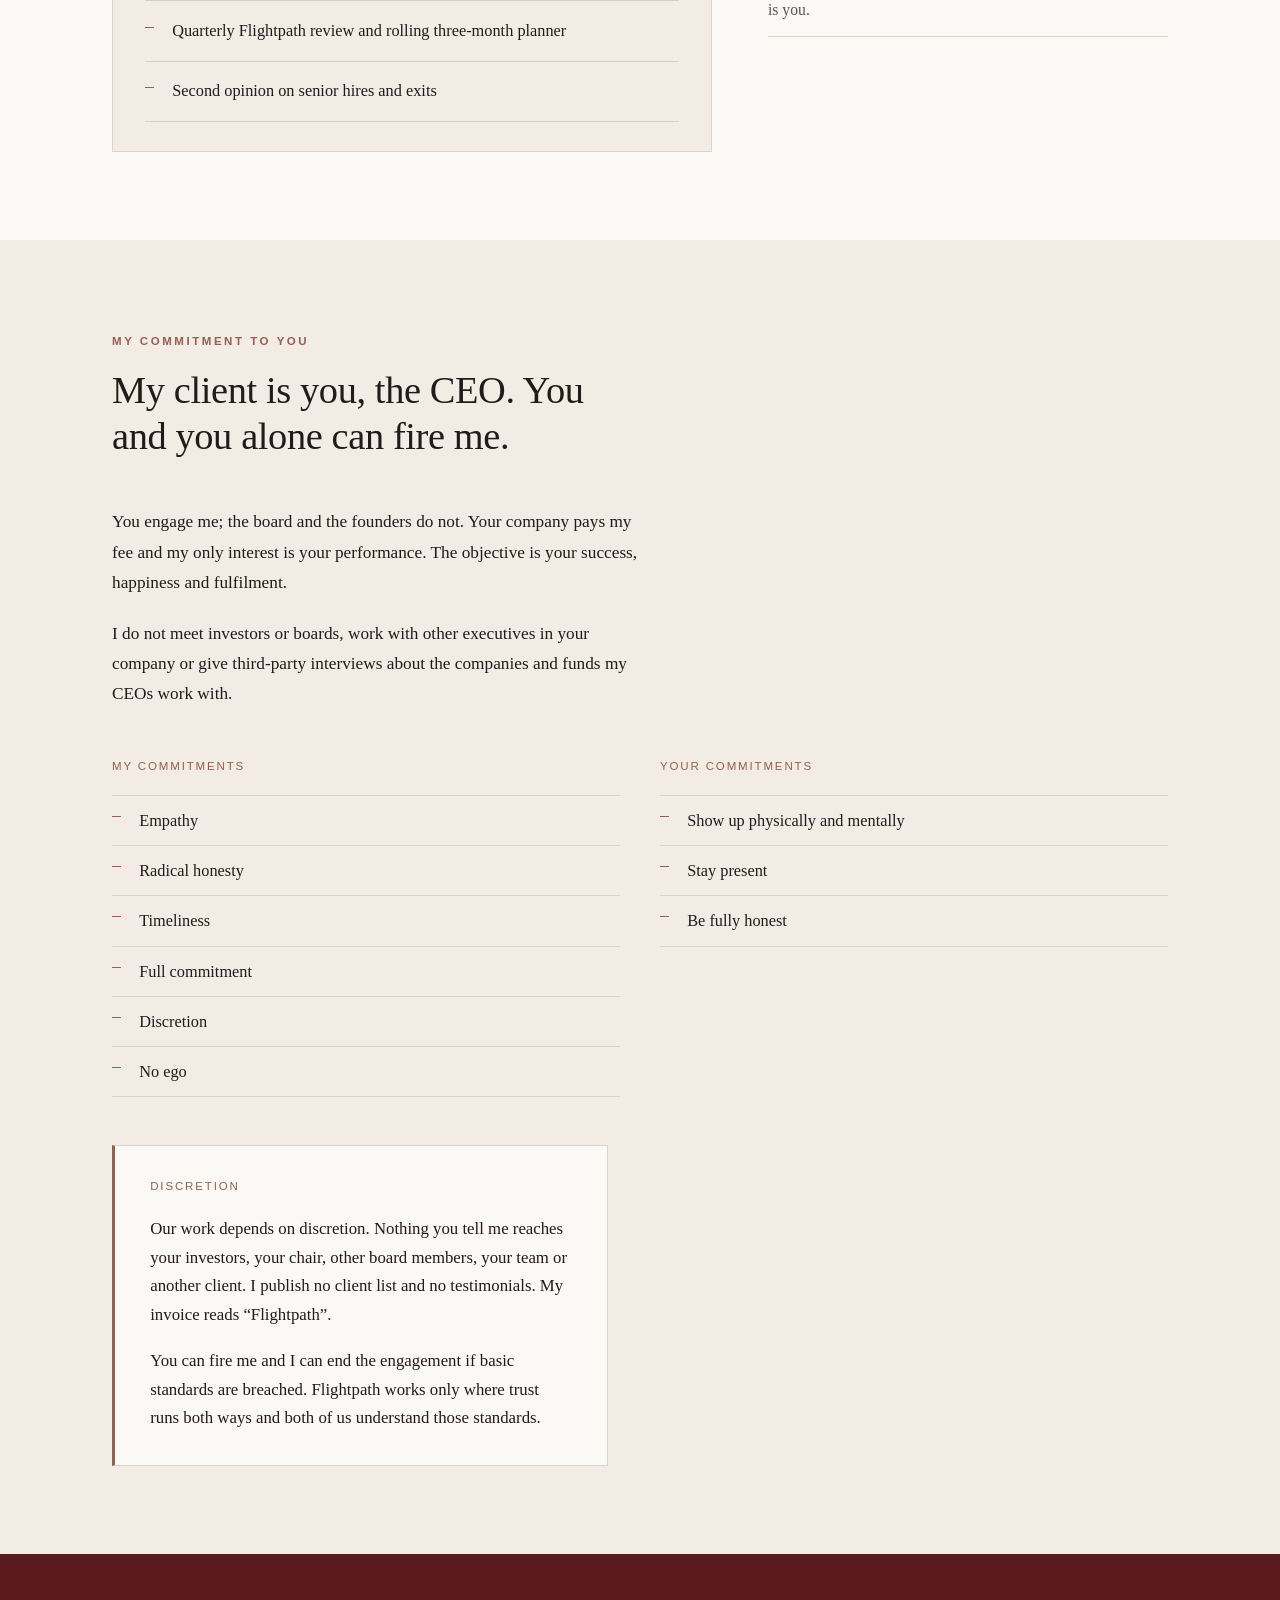
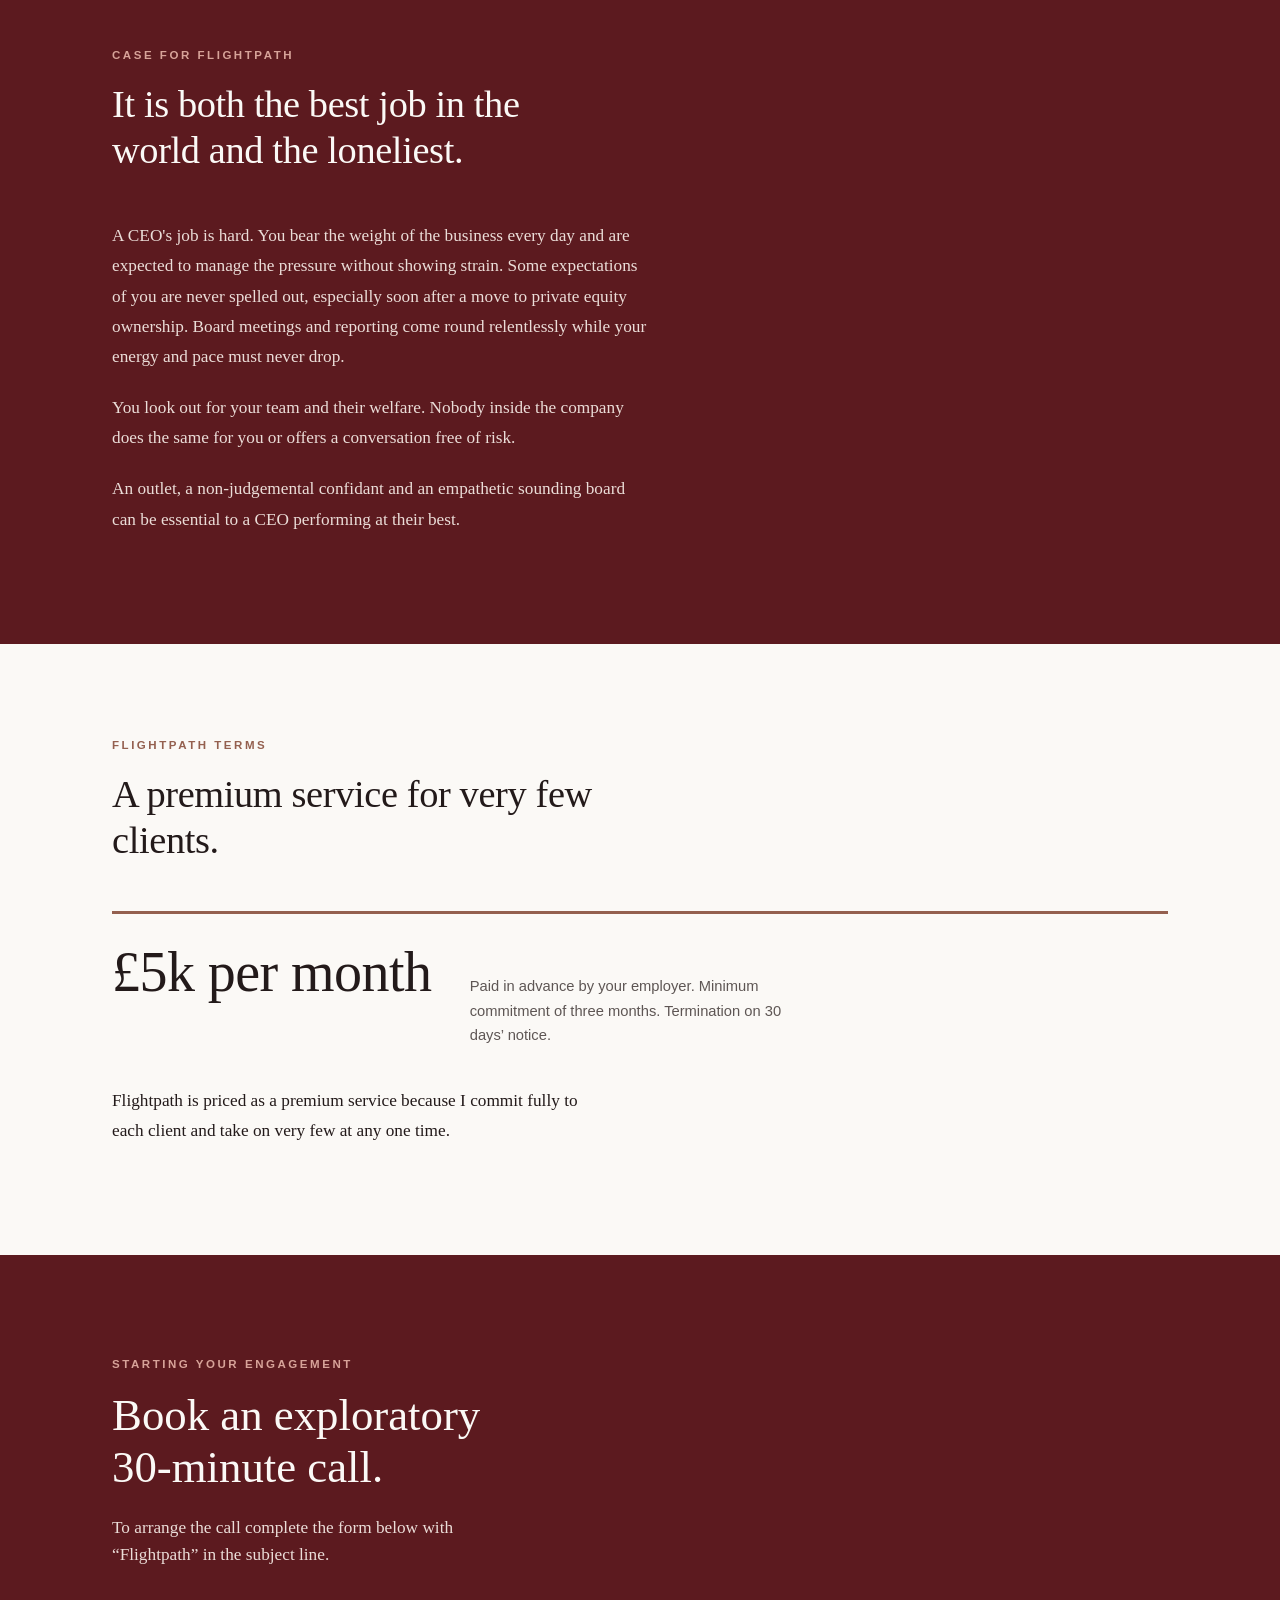
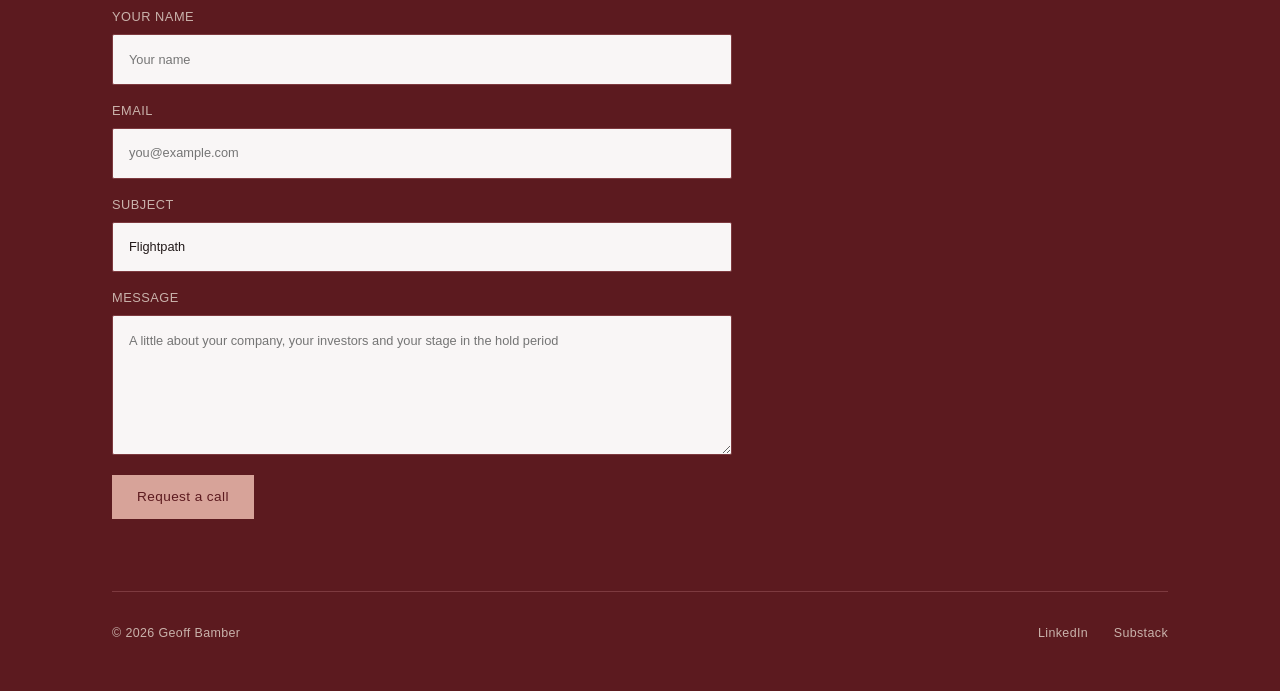
==== commit 84cd81f7: "Improve navigation, page order and enquiry path - Mobile menu and a Get in touch button in the nav o" ====
--- a/flightpath.html
+++ b/flightpath.html
@@ -5,6 +5,8 @@
 <meta name="viewport" content="width=device-width, initial-scale=1.0">
 <title>Flightpath | Geoff Bamber</title>
 <meta name="description" content="Flightpath is a service for the PE-backed CEO: a trusted confidant who has sat where you sit, engaged by you and answerable only to you.">
+<link rel="icon" href="favicon.svg" type="image/svg+xml">
+<link rel="apple-touch-icon" href="apple-touch-icon.png">
 <link rel="stylesheet" href="styles.css">
 </head>
 <body>
@@ -12,13 +14,14 @@
 <nav>
   <div class="wrap nav-inner">
     <a href="index.html" class="wordmark">Geoff <b>Bamber</b></a>
-    <div class="nav-links">
+    <div class="nav-links" id="nav-links">
+      <a href="index.html#track">Track record</a>
       <a href="index.html#work">Work</a>
       <a href="flightpath.html">Flightpath</a>
-      <a href="index.html#advisory">Advisory</a>
-      <a href="index.html#track">Track record</a>
-      <a href="#enquire">Contact</a>
+      <a href="index.html#about">About</a>
     </div>
+    <a href="#enquire" class="nav-cta">Get in touch</a>
+    <button class="nav-toggle" type="button" aria-expanded="false" aria-controls="nav-links" aria-label="Menu"><span></span><span></span><span></span></button>
   </div>
 </nav>
 
@@ -144,6 +147,8 @@
     <form class="contact-form" action="https://api.web3forms.com/submit" method="POST">
       <input type="hidden" name="access_key" value="886e6d17-dc25-4bf3-a3f9-d06b472002fb">
       <input type="hidden" name="from_name" value="Geoff Bamber website: Flightpath">
+      <input type="hidden" name="redirect" value="https://geoffbamber.com/thanks.html">
+      <input type="checkbox" name="botcheck" style="display:none" tabindex="-1" autocomplete="off" aria-hidden="true">
       <label>
         <span>Your name</span>
         <input type="text" name="name" placeholder="Your name" required>
@@ -173,5 +178,6 @@
   </div>
 </section>
 
+<script src="site.js" defer></script>
 </body>
 </html>
--- a/styles.css
+++ b/styles.css
@@ -56,10 +56,20 @@
   letter-spacing:.02em;
 }
 .wordmark b{color:var(--rose);font-weight:normal}
-.nav-links{display:flex;gap:2.2rem;font-family:var(--sans);font-size:.82rem;letter-spacing:.04em}
+.nav-links{display:flex;gap:2.2rem;margin-left:auto;font-family:var(--sans);font-size:.82rem;letter-spacing:.04em}
 .nav-links a{color:var(--muted-light);transition:color .2s}
 .nav-links a:hover,.nav-links a:focus{color:var(--warm-white)}
-.nav-toggle{display:none}
+.nav-cta{
+  font-family:var(--sans);font-size:.8rem;letter-spacing:.03em;font-weight:500;white-space:nowrap;
+  padding:.55rem 1.05rem;margin-left:2.2rem;background:var(--rose);color:var(--oxblood);transition:background .2s;
+}
+.nav-cta:hover,.nav-cta:focus{background:var(--rose-soft)}
+.nav-toggle{display:none;background:none;border:0;cursor:pointer;width:44px;height:44px;padding:13px 10px;margin:0 -10px 0 .5rem}
+.nav-toggle span{display:block;height:2px;background:var(--warm-white);margin-bottom:6px;transition:transform .2s,opacity .2s}
+.nav-toggle span:last-child{margin-bottom:0}
+nav.open .nav-toggle span:nth-child(1){transform:translateY(8px) rotate(45deg)}
+nav.open .nav-toggle span:nth-child(2){opacity:0}
+nav.open .nav-toggle span:nth-child(3){transform:translateY(-8px) rotate(-45deg)}
 
 /* ---------- HERO ---------- */
 .hero{
@@ -72,9 +82,9 @@
 .hero h1{
   font-family:var(--serif);
   font-weight:normal;
-  font-size:clamp(2.2rem,5.4vw,3.9rem);
-  line-height:1.12;
-  max-width:16ch;
+  font-size:clamp(2.1rem,4.6vw,3.3rem);
+  line-height:1.14;
+  max-width:20ch;
   letter-spacing:-.01em;
 }
 .hero h1 .accent{
@@ -95,6 +105,16 @@
   margin-top:1.9rem;
   line-height:1.6;
 }
+.hero p.hero-proof{
+  font-family:var(--sans);
+  font-size:.92rem;
+  color:var(--muted-light);
+  max-width:56ch;
+  margin-top:1.4rem;
+  padding-top:1.2rem;
+  border-top:1px solid var(--oxblood-line);
+  line-height:1.65;
+}
 .hero-cta{display:flex;gap:1rem;margin-top:2.6rem;flex-wrap:wrap}
 .btn{
   font-family:var(--sans);font-size:.85rem;letter-spacing:.03em;font-weight:500;
@@ -114,7 +134,7 @@
 }
 .hero-portrait img{
   position:relative;z-index:1;display:block;
-  width:100%;max-width:320px;aspect-ratio:4/5;object-fit:cover;
+  width:100%;height:auto;max-width:320px;aspect-ratio:4/5;object-fit:cover;
   filter:grayscale(100%) contrast(1.05);
 }
 
@@ -174,25 +194,34 @@
 li{margin:.55rem 0;}
 
 /* ---------- ADVISORY CLIENTS ---------- */
-.clients{display:grid;grid-template-columns:repeat(2,1fr);gap:1.6rem}
-.client{
-  border:1px solid #DCD4CB;padding:2.4rem 1.8rem;text-align:center;
-  background:var(--warm-white);transition:border-color .25s,transform .25s;
-}
-.client:last-child:nth-child(odd){grid-column:1/-1}
-.client:hover{transform:translateY(-3px);border-color:var(--rose)}
-.client-name{font-family:var(--serif);font-size:1.45rem;margin-bottom:.55rem}
-.client-sector{font-family:var(--sans);font-size:.72rem;letter-spacing:.14em;text-transform:uppercase;color:var(--rose)}
+.logo-strip{padding:2.6rem 0 2.9rem;background:var(--warm-white);border-bottom:1px solid #E6DED5}
+.logo-row{display:flex;flex-wrap:wrap;align-items:center;justify-content:space-between;gap:1.8rem 2.6rem;margin-top:1.5rem}
+.logo-row .client-logo{height:1.75rem;opacity:.82}
+.logo-row .client-logo-tall{height:2.4rem}
+.logo-row .client-logo-short{height:1.3rem}
+.client-logo{display:block;height:2.1rem;width:auto;max-width:100%}
+.client-logo-tall{height:2.9rem}
+.client-logo-short{height:1.55rem}
 
 /* ---------- LEDGER (track record) ---------- */
 .section-dark{background:var(--oxblood);color:var(--warm-white)}
 .section-dark .section-head h2{color:var(--warm-white)}
 .ledger{border-top:1px solid var(--oxblood-line)}
 .ledger-row{
-  display:grid;grid-template-columns:1.4fr 1fr 1.3fr;gap:1.5rem;
+  display:grid;grid-template-columns:200px 1.2fr 1fr 1.4fr;gap:1.5rem;
   padding:1.7rem 0;border-bottom:1px solid var(--oxblood-line);
-  align-items:baseline;transition:padding-left .25s,background .25s;
-}
+  align-items:center;transition:padding-left .25s,background .25s;
+}
+.ledger-venture{grid-column:2}
+.ledger-photo{
+  grid-column:1;display:block;width:100%;height:auto;aspect-ratio:3/2;object-fit:cover;
+  filter:grayscale(100%) brightness(1.3) contrast(1.05);transition:filter .4s;
+}
+.ledger-photo-light{filter:grayscale(100%)}
+.ledger-photo-topleft{object-position:top left}
+.ledger-row:hover .ledger-photo{filter:none}
+.section-cta{display:flex;flex-wrap:wrap;align-items:center;justify-content:space-between;gap:1.2rem 2rem;margin-top:2.6rem}
+.section-cta p{color:var(--muted-light);font-size:1rem;max-width:44ch}
 .ledger-row:hover{padding-left:.9rem;background:rgba(148,96,79,.06)}
 .ledger-venture{font-family:var(--serif);font-size:1.35rem}
 .ledger-role{font-family:var(--sans);font-size:.78rem;letter-spacing:.1em;text-transform:uppercase;color:var(--rose)}
@@ -345,7 +374,15 @@
 /* ---------- ABOUT ---------- */
 .about{display:grid;grid-template-columns:1fr 1fr;gap:4rem;align-items:center}
 .about-text p{font-size:1.05rem;line-height:1.7;color:var(--ink);margin-bottom:1.2rem;max-width:46ch}
-.credentials{border-left:2px solid var(--rose);padding-left:1.8rem}
+.about-photos{display:grid;grid-template-columns:1fr 1fr;gap:1.4rem;align-items:start;justify-self:end;width:100%;max-width:520px}
+.about-photo{position:relative}
+.about-photo + .about-photo{margin-top:3.5rem}
+.about-photo:first-child::before{
+  content:"";position:absolute;top:-1rem;left:-1rem;right:1rem;bottom:1rem;
+  border:1px solid var(--rose);z-index:0;
+}
+.about-photo img{position:relative;z-index:1;display:block;width:100%;height:auto;aspect-ratio:4/5;object-fit:cover}
+.credentials{grid-column:1/-1;display:grid;grid-template-rows:repeat(5,auto);grid-auto-flow:column;grid-auto-columns:1fr;column-gap:4rem;border-left:2px solid var(--rose);padding-left:1.8rem}
 .credentials li{list-style:none;font-family:var(--sans);font-size:.9rem;color:var(--muted);padding:.55rem 0;letter-spacing:.01em}
 .credentials li strong{color:var(--ink);font-weight:600}
 .about-text p a,.credentials a{color:var(--ink);border-bottom:1px solid var(--rose);transition:color .2s}
@@ -355,6 +392,8 @@
 .contact{background:var(--oxblood);color:var(--warm-white);padding:6rem 0 3rem}
 .contact h2{font-family:var(--serif);font-weight:normal;font-size:clamp(1.9rem,4vw,2.8rem);max-width:18ch;line-height:1.15}
 .contact .lede{color:#EBDDD8;max-width:46ch;margin:1.4rem 0 2.4rem;font-size:1.08rem}
+.contact .contact-alt{font-family:var(--sans);font-size:.9rem;color:var(--muted-light);margin:-1.4rem 0 2.2rem}
+.contact .contact-alt a{color:var(--warm-white);border-bottom:1px solid var(--rose)}
 .contact-form{max-width:620px;display:grid;gap:1rem}
 .contact-form label{display:grid;gap:.45rem;font-family:var(--sans);font-size:.8rem;letter-spacing:.04em;text-transform:uppercase;color:var(--muted-light)}
 .contact-form input,
@@ -382,11 +421,25 @@
   .split,.checklists{grid-template-columns:1fr;gap:2.5rem}
   .panel,.panel-box{padding:1.6rem 1.4rem}
   .about{grid-template-columns:1fr;gap:2.5rem}
+  .about-photos{justify-self:start;max-width:420px;padding-left:1rem}
+  .credentials{display:block}
   .hero-grid{grid-template-columns:1fr;gap:3rem}
-  .hero-portrait{justify-self:start;order:-1}
-  .hero-portrait img{max-width:240px}
+  .hero-portrait{justify-self:start}
+  .hero-portrait img{max-width:200px}
   .ledger-row{grid-template-columns:1fr;gap:.4rem;padding:1.4rem 0}
-  .nav-links{display:none}
+  .ledger-venture,.ledger-photo{grid-column:1}
+  .ledger-photo{margin-bottom:.7rem}
+  .nav-toggle{display:block}
+  .nav-cta{margin-left:auto;padding:.5rem .85rem;font-size:.76rem}
+  .nav-links{
+    display:none;position:absolute;top:64px;left:0;right:0;flex-direction:column;gap:0;margin:0;
+    padding:.2rem 2rem 1rem;background:var(--oxblood);border-bottom:1px solid var(--oxblood-line);font-size:.95rem;
+  }
+  nav.open .nav-links{display:flex}
+  .nav-links a{padding:.95rem 0;border-bottom:1px solid var(--oxblood-line);color:var(--warm-white)}
+  .nav-links a:last-child{border-bottom:0}
+  .logo-row{justify-content:flex-start;gap:1.6rem 2.2rem}
+  .hero-grid{gap:2.4rem}
   .hero{padding:5rem 0 4.5rem}
   .section{padding:4rem 0}
 }
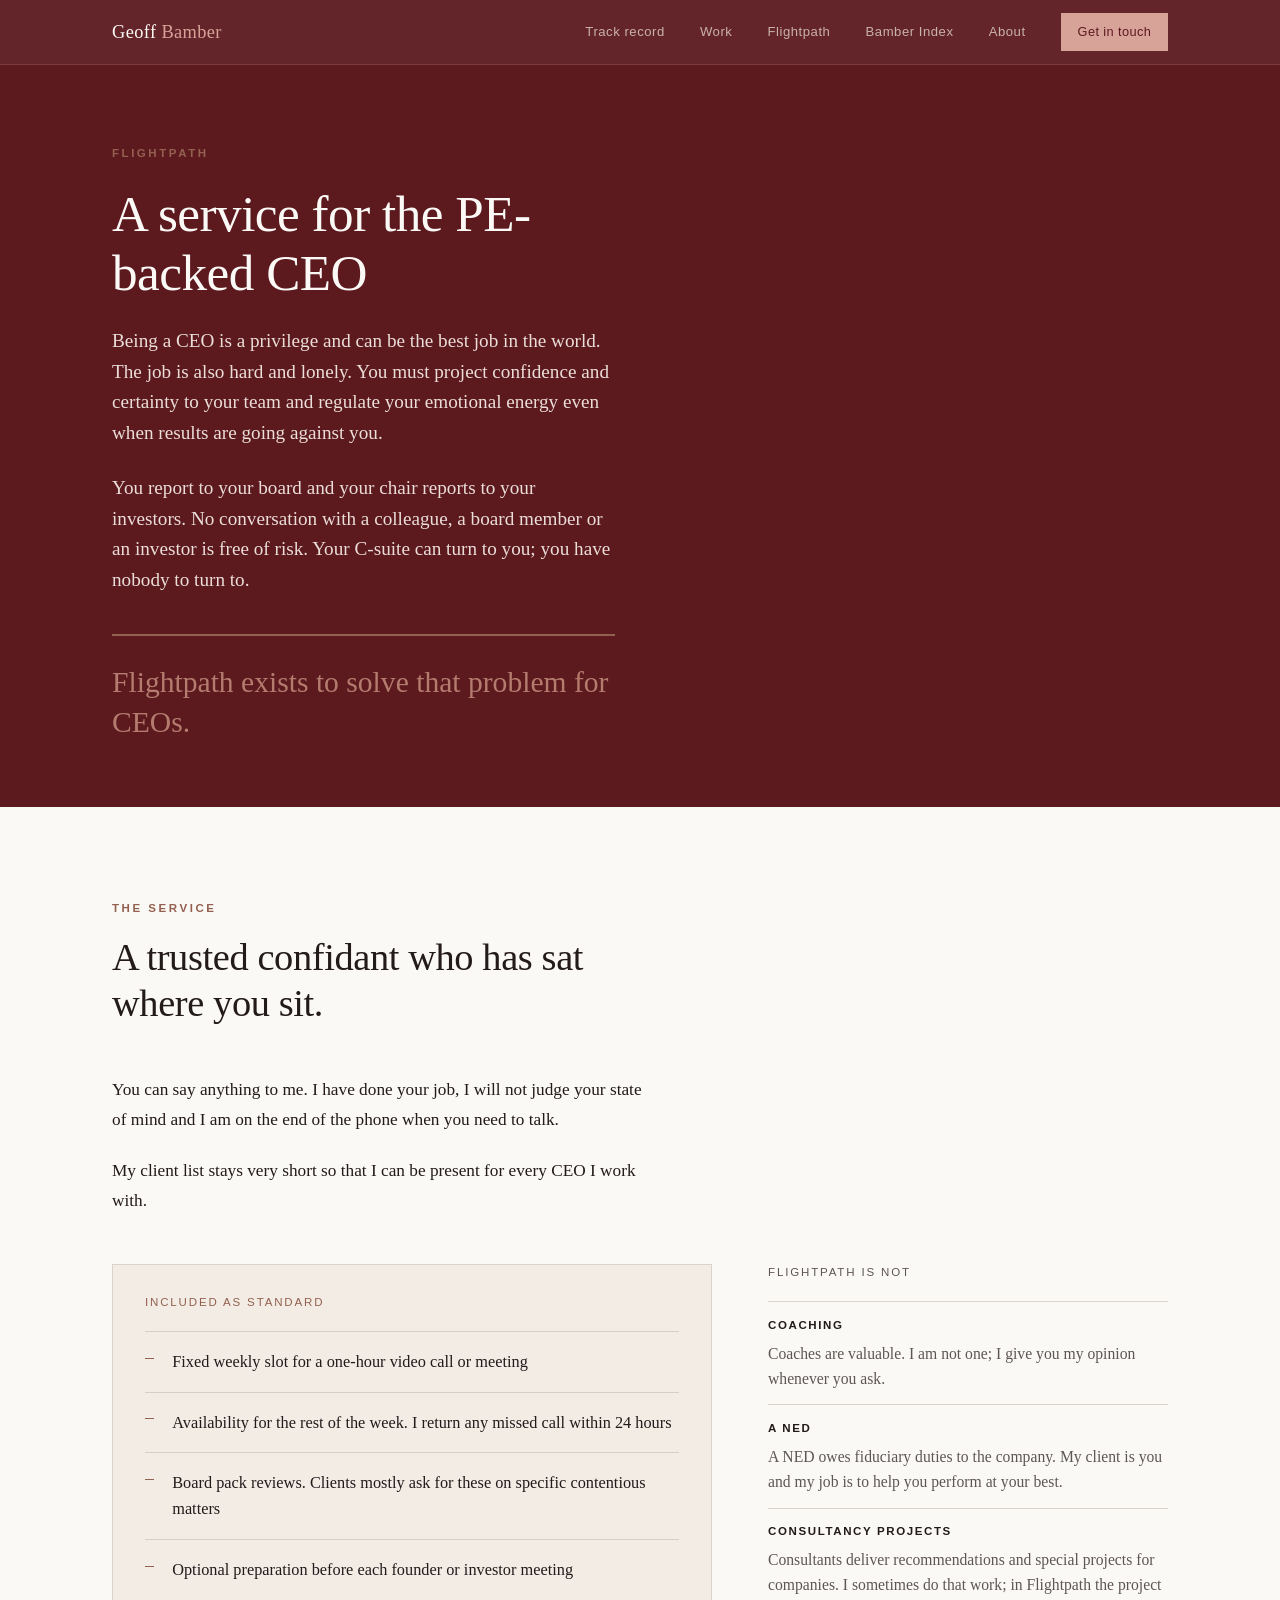
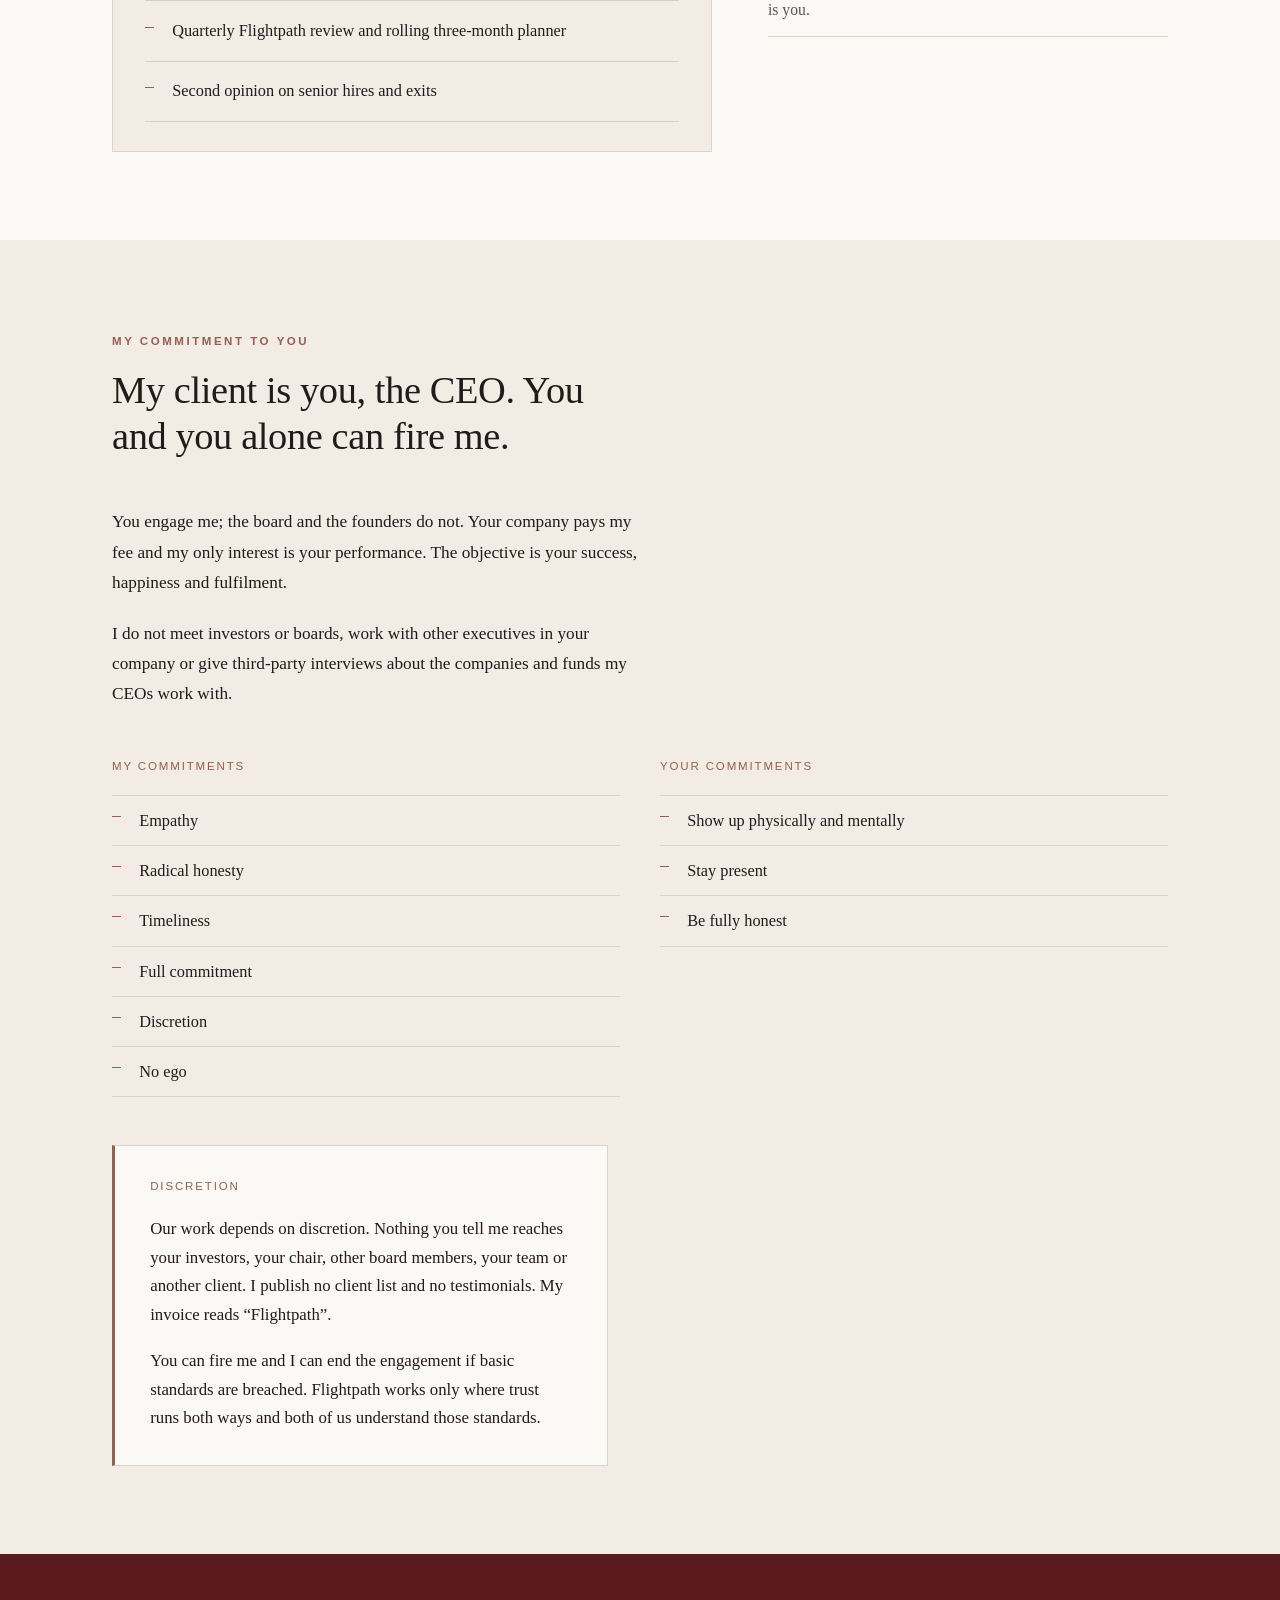
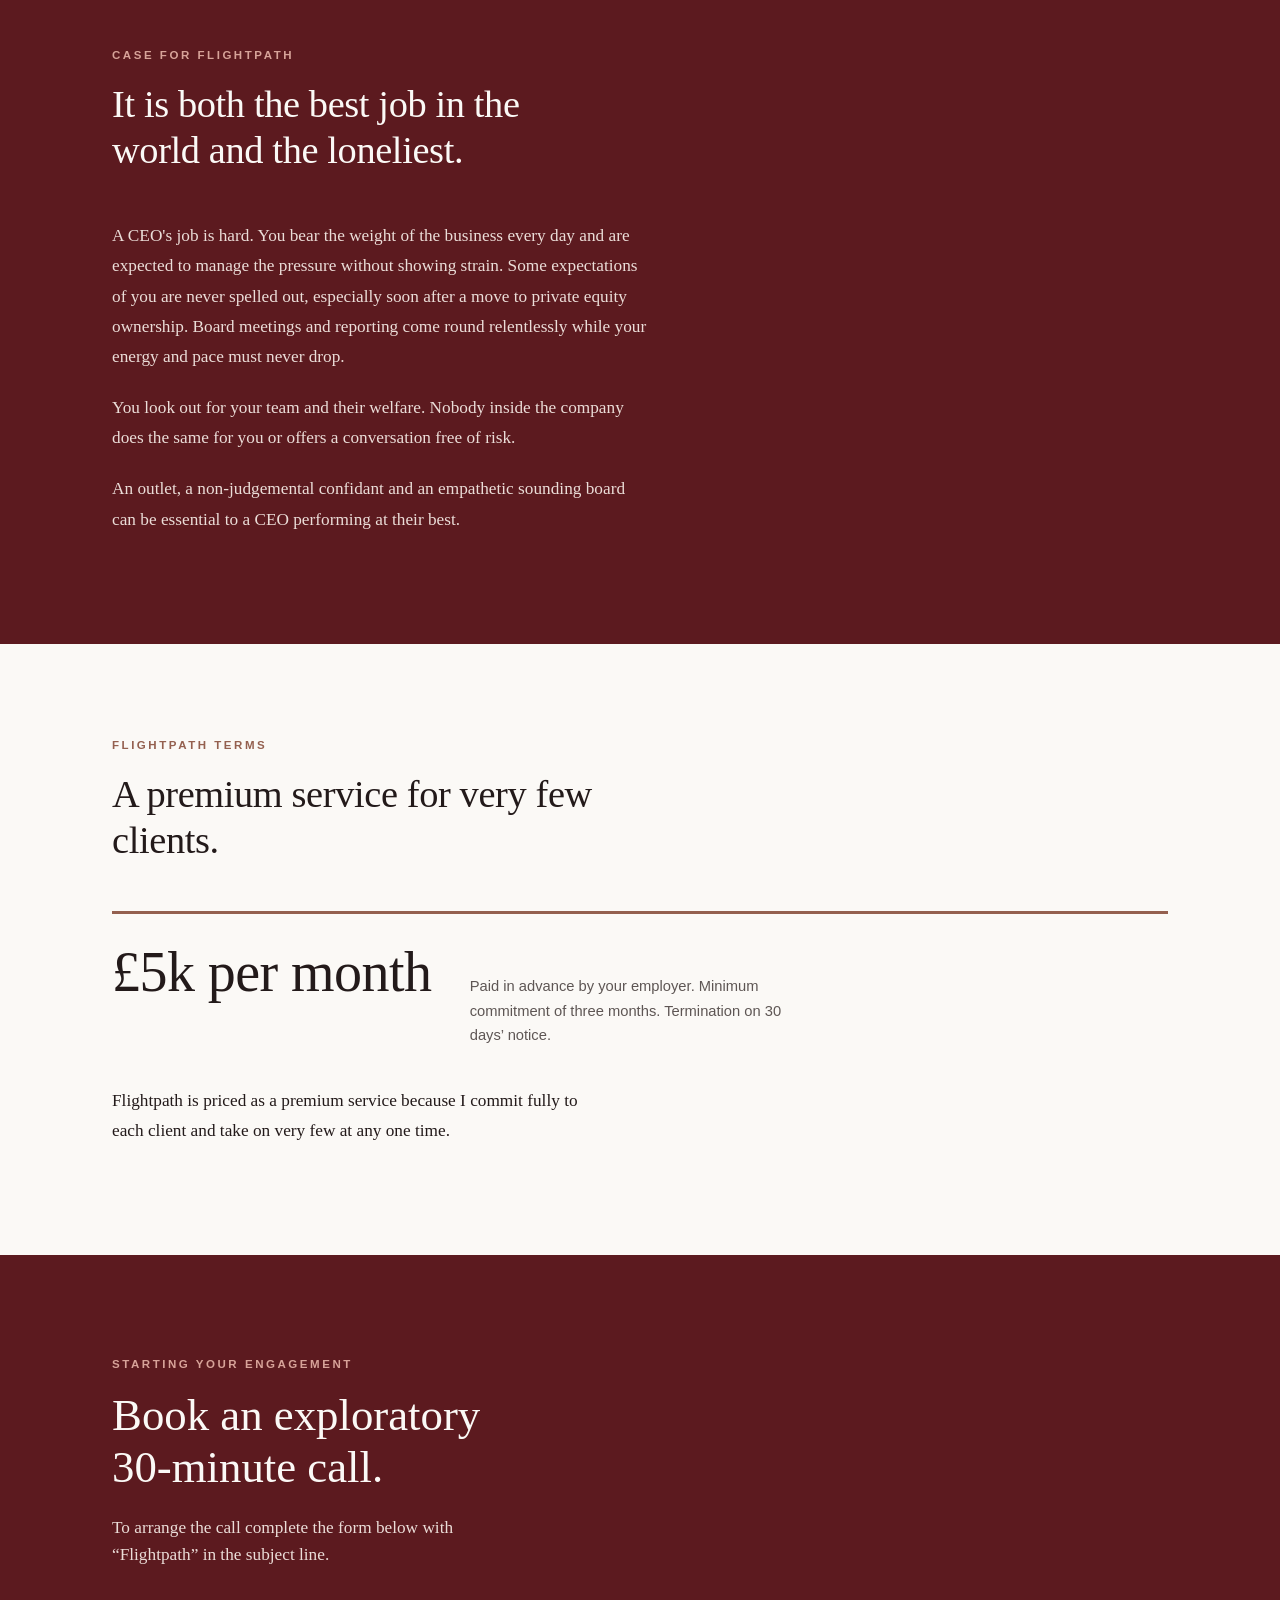
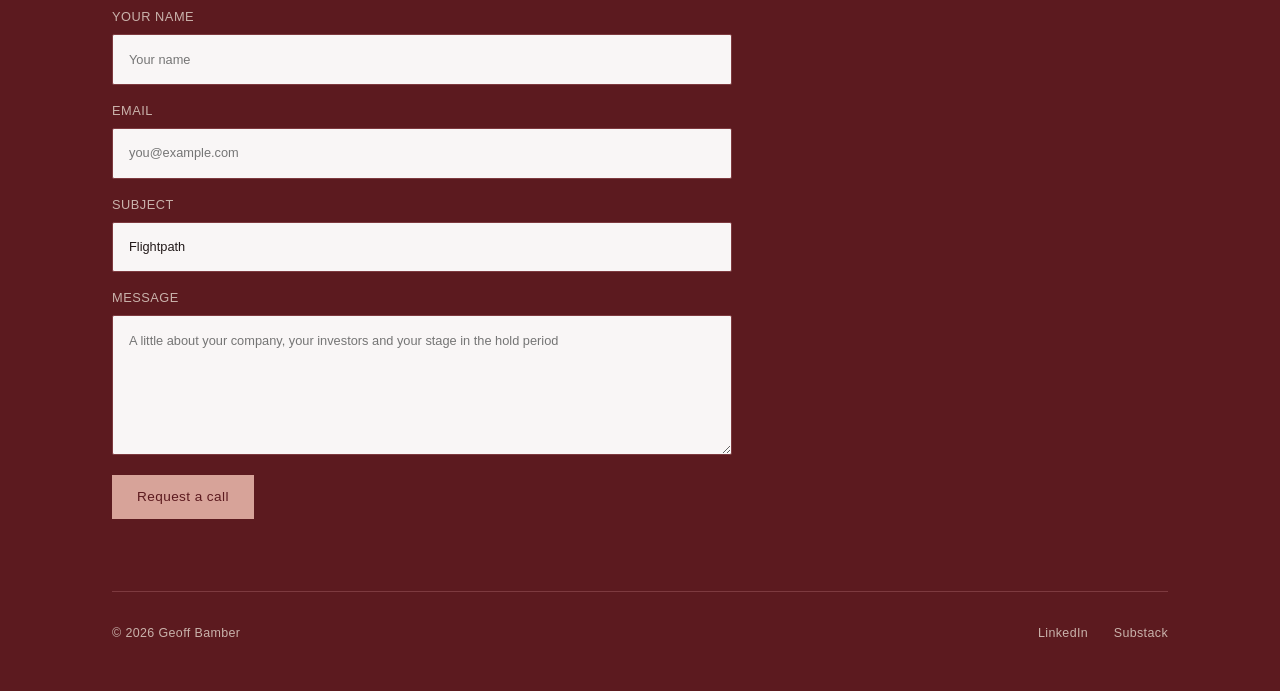
==== commit 9706cfb0: "Give the Bamber Index its own feature section and nav link Co-Authored-By: Claude Fable 5.2 <noreply" ====
--- a/flightpath.html
+++ b/flightpath.html
@@ -18,6 +18,7 @@
       <a href="index.html#track">Track record</a>
       <a href="index.html#work">Work</a>
       <a href="flightpath.html">Flightpath</a>
+      <a href="index.html#index">Bamber Index</a>
       <a href="index.html#about">About</a>
     </div>
     <a href="#enquire" class="nav-cta">Get in touch</a>
--- a/styles.css
+++ b/styles.css
@@ -387,6 +387,14 @@
 .credentials li strong{color:var(--ink);font-weight:600}
 .about-text p a,.credentials a{color:var(--ink);border-bottom:1px solid var(--rose);transition:color .2s}
 .about-text p a:hover,.about-text p a:focus,.credentials a:hover,.credentials a:focus{color:var(--rose)}
+
+/* ---------- BAMBER INDEX FEATURE ---------- */
+.index-grid{display:grid;grid-template-columns:1fr 1.2fr;gap:4.5rem;align-items:center}
+.index-mark img{display:block;width:100%;max-width:340px;height:auto;margin:1.6rem 0 1.1rem}
+.index-edition{font-family:var(--sans);font-size:.72rem;letter-spacing:.22em;text-transform:uppercase;color:var(--muted-light)}
+.index-copy{border-left:1px solid var(--oxblood-line);padding-left:4.5rem}
+.index-copy h2{font-family:var(--serif);font-weight:normal;font-size:clamp(1.6rem,3vw,2.2rem);line-height:1.2;color:var(--warm-white)}
+.index-copy p{color:#EBDDD8;font-size:1.05rem;line-height:1.65;max-width:46ch;margin:1.3rem 0 2rem}
 
 /* ---------- CONTACT / FOOTER ---------- */
 .contact{background:var(--oxblood);color:var(--warm-white);padding:6rem 0 3rem}
@@ -439,6 +447,9 @@
   .nav-links a{padding:.95rem 0;border-bottom:1px solid var(--oxblood-line);color:var(--warm-white)}
   .nav-links a:last-child{border-bottom:0}
   .logo-row{justify-content:flex-start;gap:1.6rem 2.2rem}
+  .index-grid{grid-template-columns:1fr;gap:2.4rem}
+  .index-mark img{max-width:260px}
+  .index-copy{border-left:0;padding-left:0;border-top:1px solid var(--oxblood-line);padding-top:2.2rem}
   .hero-grid{gap:2.4rem}
   .hero{padding:5rem 0 4.5rem}
   .section{padding:4rem 0}
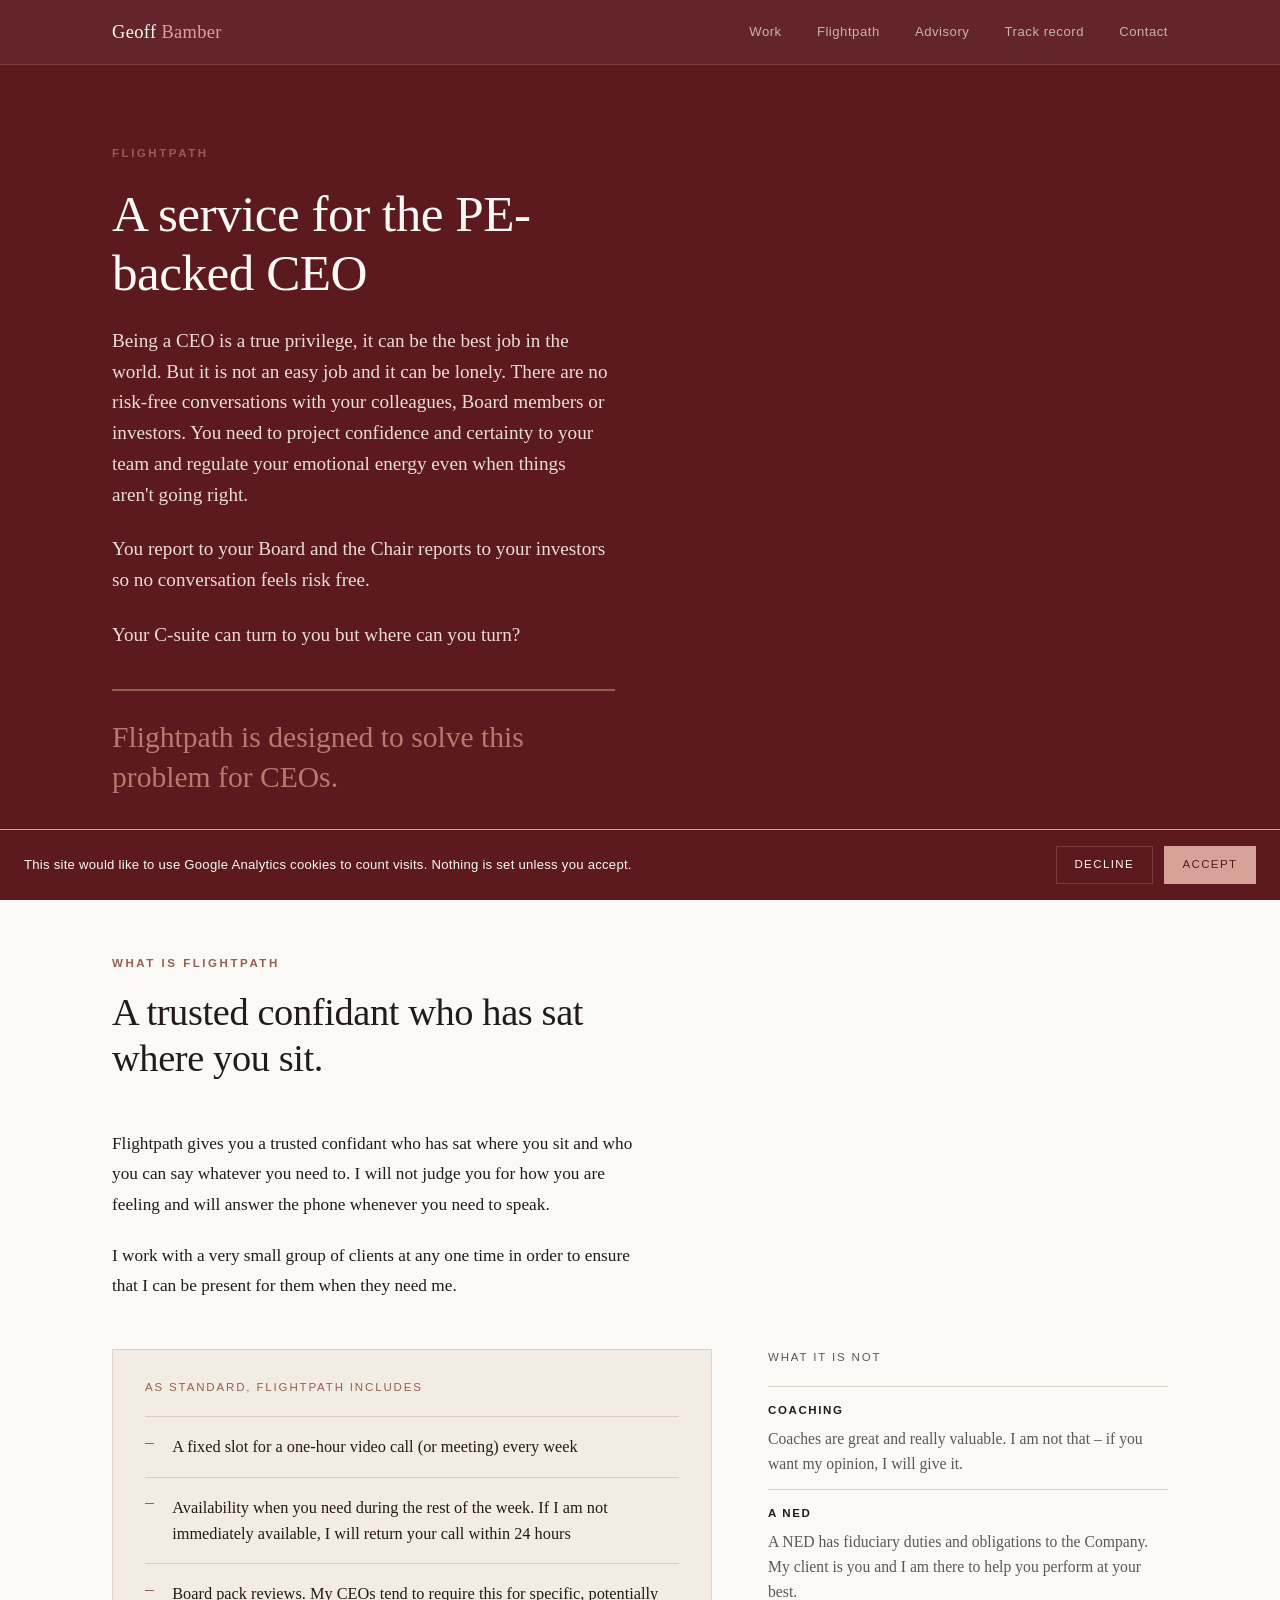
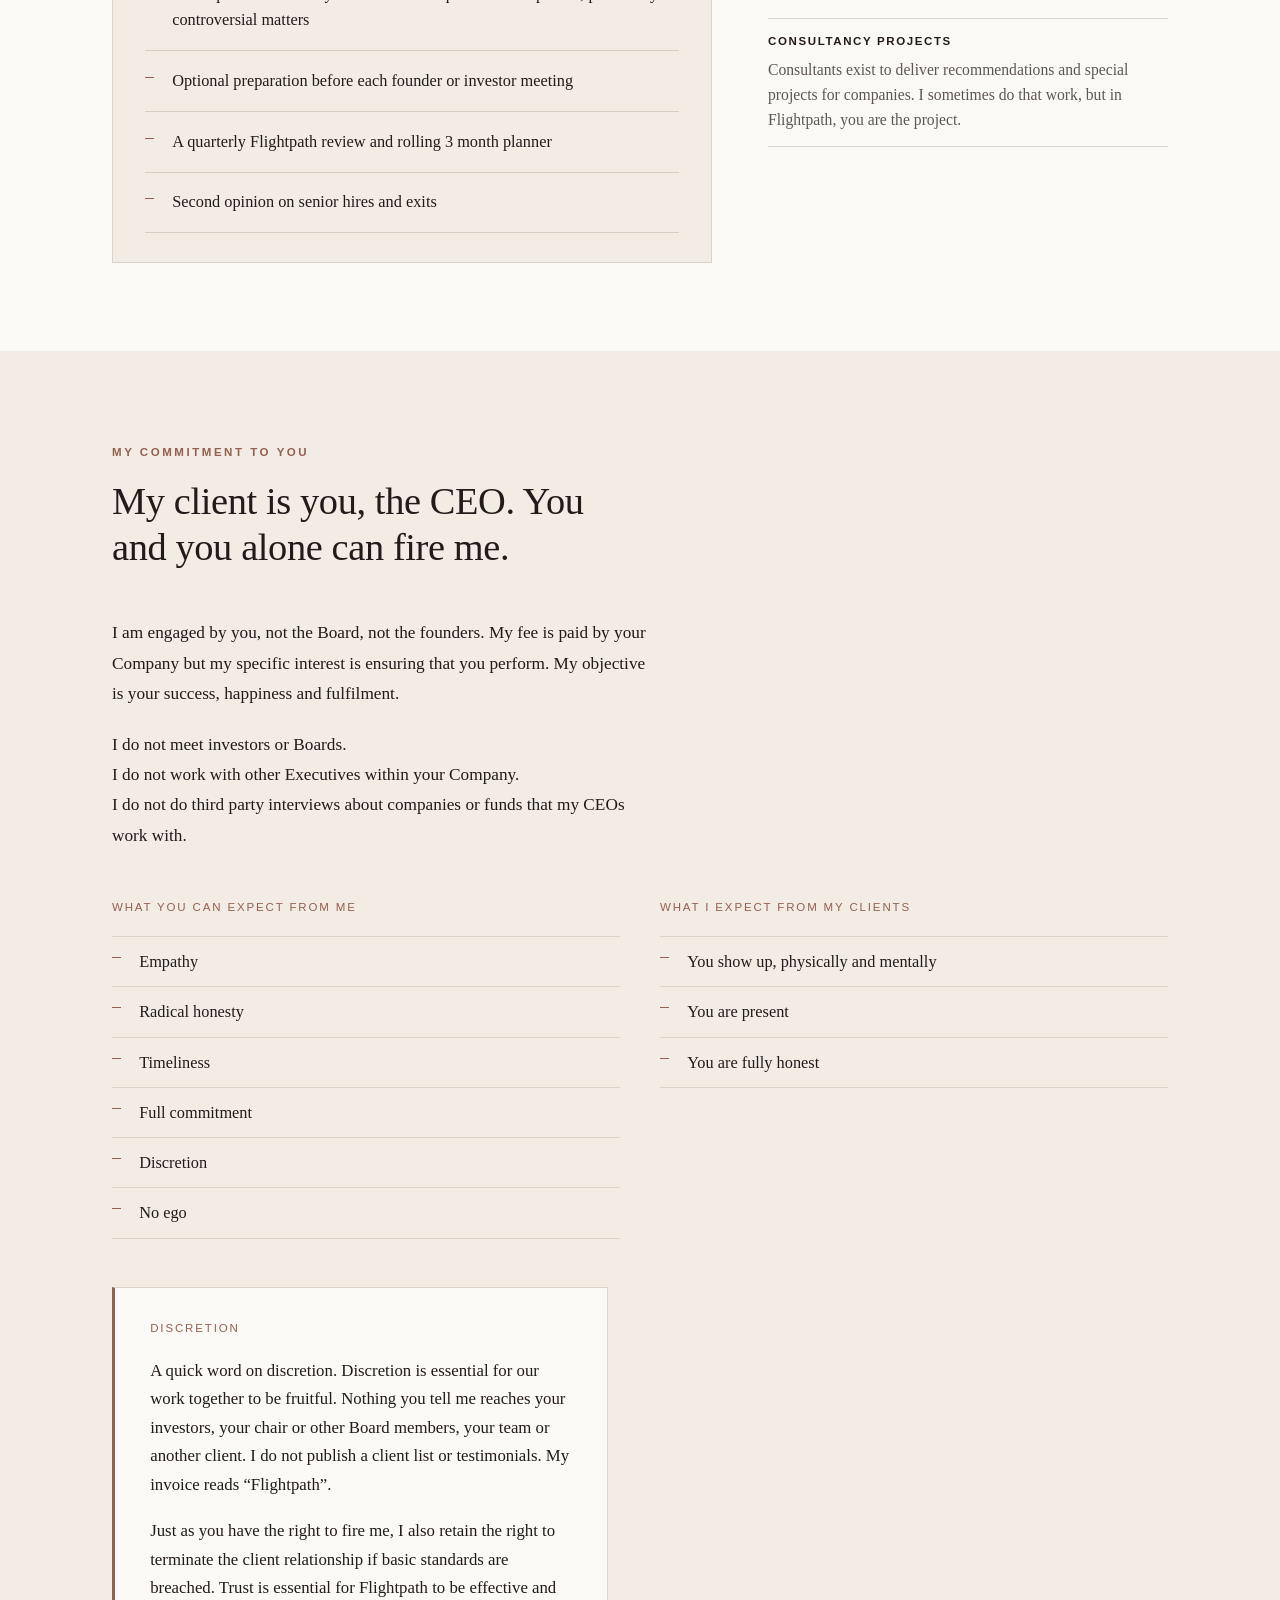
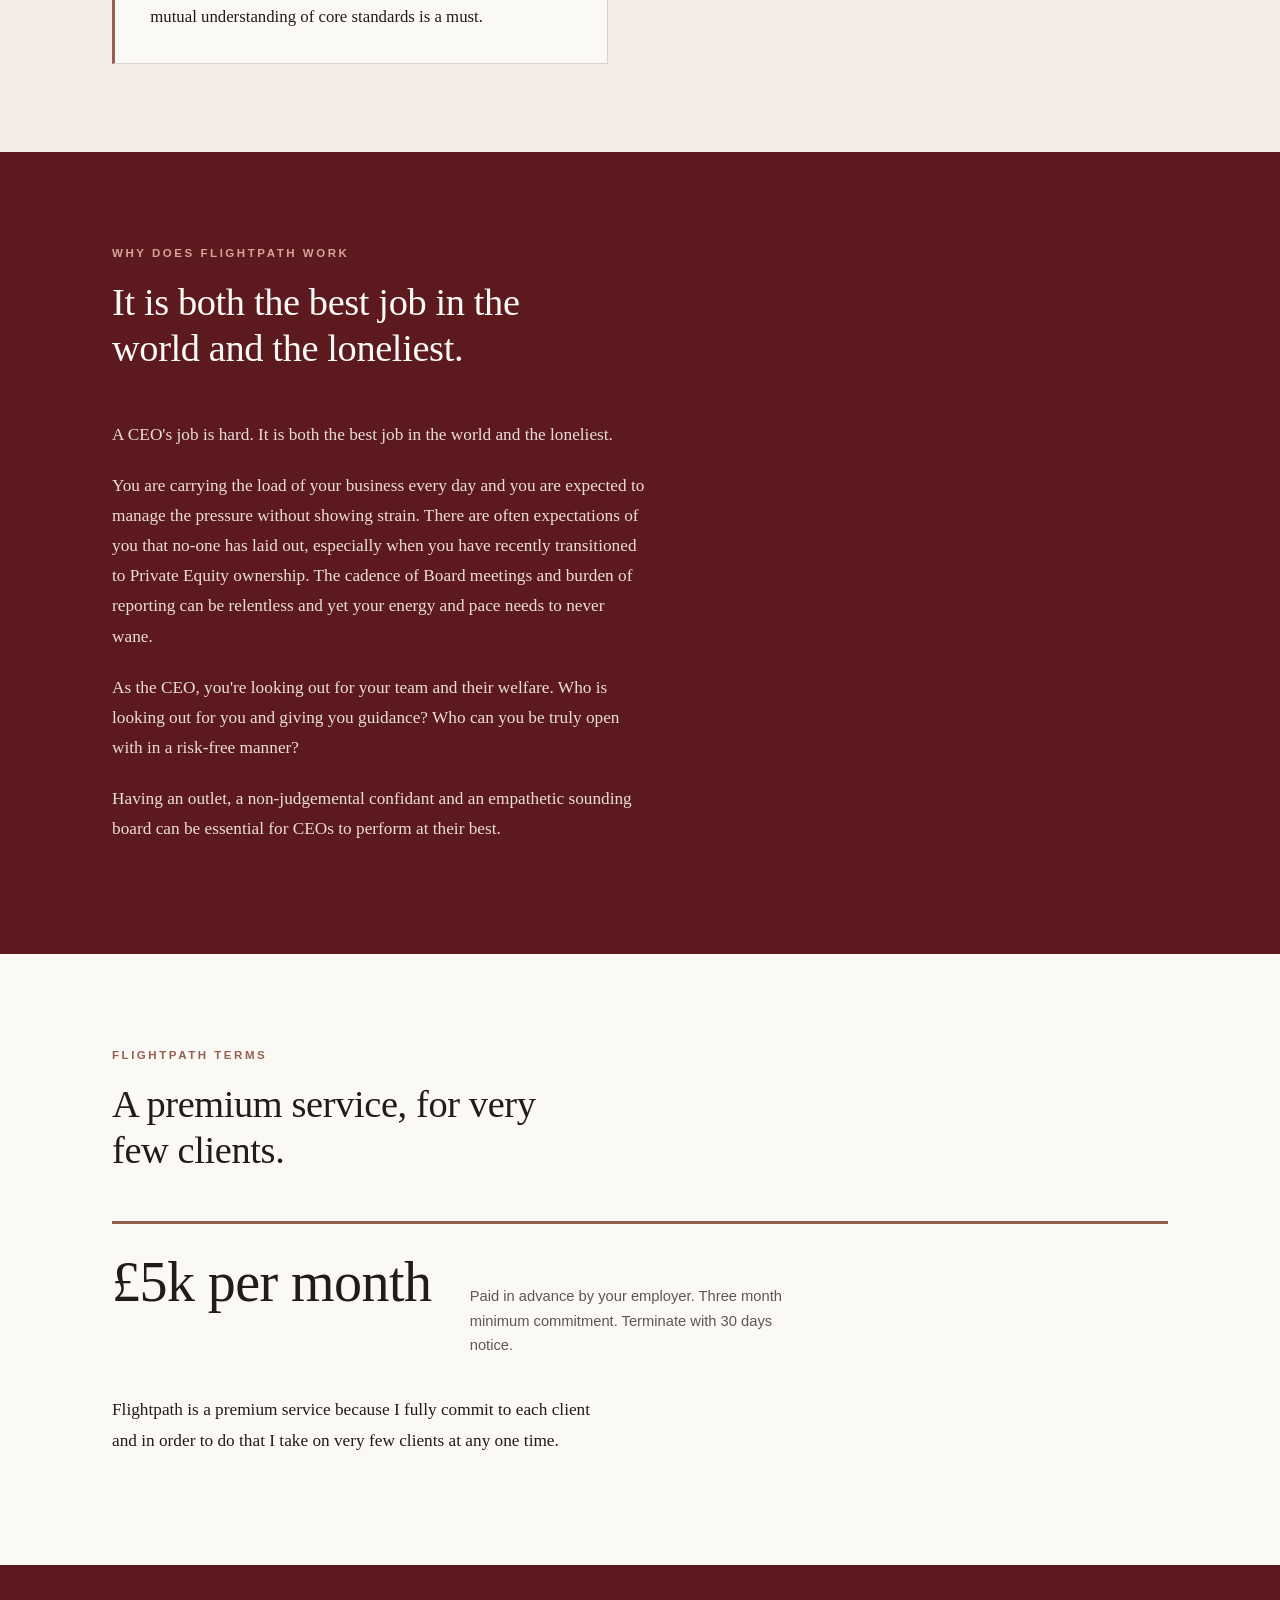
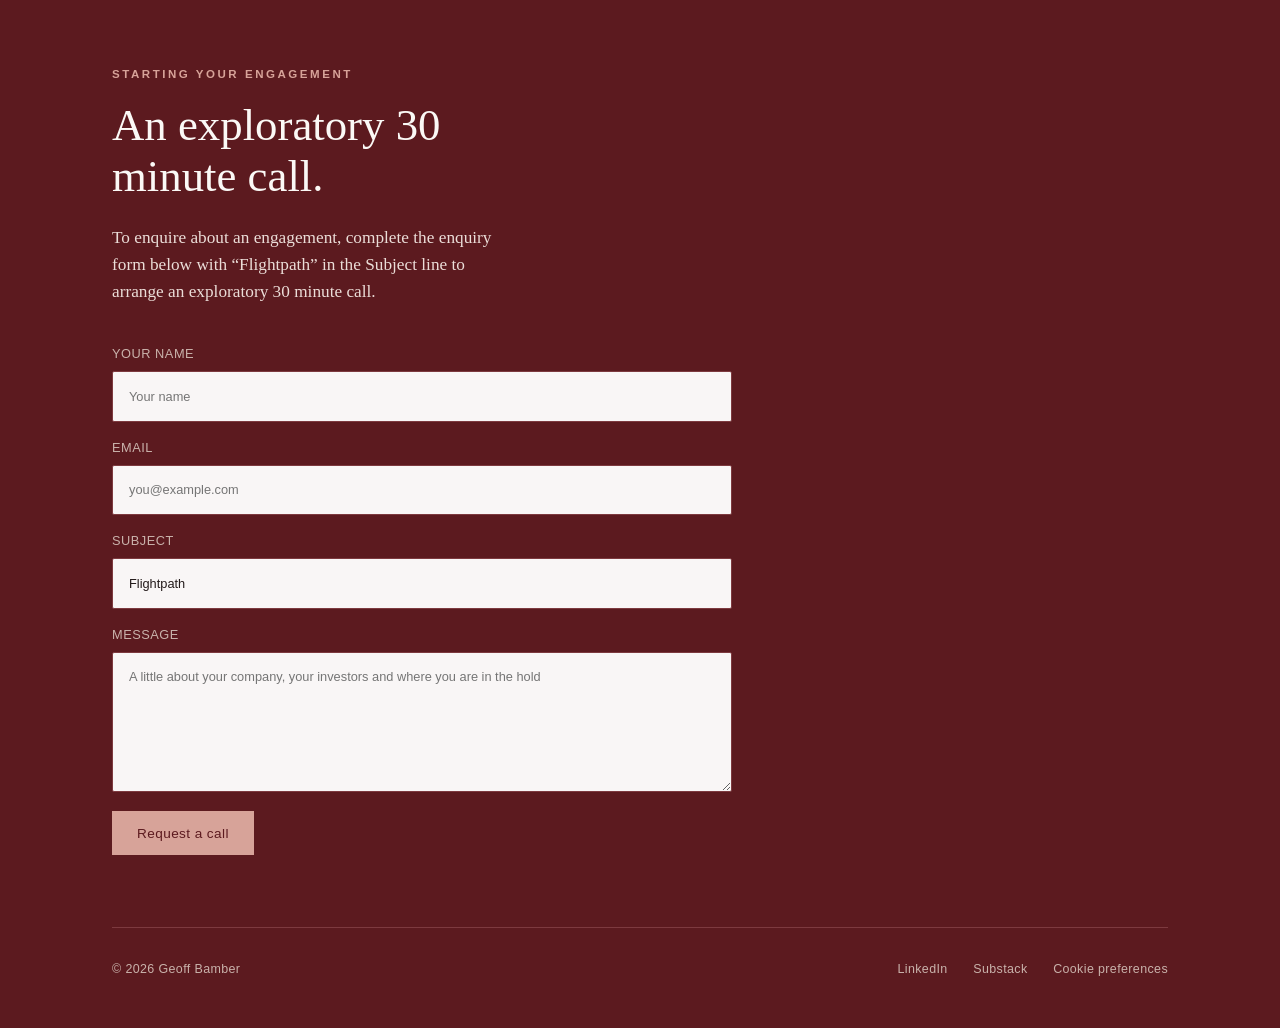
==== commit 4e3112bc: "Add Google Analytics 4 with a cookie consent bar analytics.js is included on every page and loads th" ====
--- a/flightpath.html
+++ b/flightpath.html
@@ -3,26 +3,23 @@
 <head>
 <meta charset="UTF-8">
 <meta name="viewport" content="width=device-width, initial-scale=1.0">
-<title>Flightpath | Geoff Bamber</title>
-<meta name="description" content="Flightpath is a service for the PE-backed CEO: a trusted confidant who has sat where you sit, engaged by you and answerable only to you.">
-<link rel="icon" href="favicon.svg" type="image/svg+xml">
-<link rel="apple-touch-icon" href="apple-touch-icon.png">
+<title>Flightpath — Geoff Bamber</title>
+<meta name="description" content="Flightpath: a service for the PE-backed CEO. A trusted confidant who has sat where you sit, engaged by you and answerable only to you.">
 <link rel="stylesheet" href="styles.css">
+<script src="analytics.js" defer></script>
 </head>
 <body>
 
 <nav>
   <div class="wrap nav-inner">
     <a href="index.html" class="wordmark">Geoff <b>Bamber</b></a>
-    <div class="nav-links" id="nav-links">
-      <a href="index.html#track">Track record</a>
+    <div class="nav-links">
       <a href="index.html#work">Work</a>
       <a href="flightpath.html">Flightpath</a>
-      <a href="index.html#index">Bamber Index</a>
-      <a href="index.html#about">About</a>
+      <a href="index.html#advisory">Advisory</a>
+      <a href="index.html#track">Track record</a>
+      <a href="#enquire">Contact</a>
     </div>
-    <a href="#enquire" class="nav-cta">Get in touch</a>
-    <button class="nav-toggle" type="button" aria-expanded="false" aria-controls="nav-links" aria-label="Menu"><span></span><span></span><span></span></button>
   </div>
 </nav>
 
@@ -30,40 +27,41 @@
   <div class="wrap">
     <div class="eyebrow">Flightpath</div>
     <h1>A service for the PE-backed CEO</h1>
-    <p class="lede">Being a CEO is a privilege and can be the best job in the world. The job is also hard and lonely. You must project confidence and certainty to your team and regulate your emotional energy even when results are going against you.</p>
-    <p class="lede">You report to your board and your chair reports to your investors. No conversation with a colleague, a board member or an investor is free of risk. Your C-suite can turn to you; you have nobody to turn to.</p>
-    <p class="statement">Flightpath exists to solve that problem for CEOs.</p>
+    <p class="lede">Being a CEO is a true privilege, it can be the best job in the world. But it is not an easy job and it can be lonely. There are no risk-free conversations with your colleagues, Board members or investors. You need to project confidence and certainty to your team and regulate your emotional energy even when things aren't going right.</p>
+    <p class="lede">You report to your Board and the Chair reports to your investors so no conversation feels risk free.</p>
+    <p class="lede">Your C-suite can turn to you but where can you turn?</p>
+    <p class="statement">Flightpath is designed to solve this problem for CEOs.</p>
   </div>
 </header>
 
 <section class="section" id="what">
   <div class="wrap">
     <div class="section-head">
-      <span class="eyebrow">The service</span>
+      <span class="eyebrow">What is Flightpath</span>
       <h2>A trusted confidant who has sat where you sit.</h2>
     </div>
     <div class="prose" style="max-width:62ch;margin-bottom:3rem;">
-      <p>You can say anything to me. I have done your job, I will not judge your state of mind and I am on the end of the phone when you need to talk.</p>
-      <p>My client list stays very short so that I can be present for every CEO I work with.</p>
+      <p>Flightpath gives you a trusted confidant who has sat where you sit and who you can say whatever you need to. I will not judge you for how you are feeling and will answer the phone whenever you need to speak.</p>
+      <p>I work with a very small group of clients at any one time in order to ensure that I can be present for them when they need me.</p>
     </div>
     <div class="split">
       <div class="panel-box">
-        <span class="split-head">Included as standard</span>
+        <span class="split-head">As standard, Flightpath includes</span>
         <ul class="menu-list">
-          <li>Fixed weekly slot for a one-hour video call or meeting</li>
-          <li>Availability for the rest of the week. I return any missed call within 24 hours</li>
-          <li>Board pack reviews. Clients mostly ask for these on specific contentious matters</li>
+          <li>A fixed slot for a one-hour video call (or meeting) every week</li>
+          <li>Availability when you need during the rest of the week. If I am not immediately available, I will return your call within 24 hours</li>
+          <li>Board pack reviews. My CEOs tend to require this for specific, potentially controversial matters</li>
           <li>Optional preparation before each founder or investor meeting</li>
-          <li>Quarterly Flightpath review and rolling three-month planner</li>
+          <li>A quarterly Flightpath review and rolling 3 month planner</li>
           <li>Second opinion on senior hires and exits</li>
         </ul>
       </div>
       <div class="exclusions">
-        <span class="split-head">Flightpath is not</span>
+        <span class="split-head">What it is not</span>
         <ul>
-          <li><strong>Coaching</strong>Coaches are valuable. I am not one; I give you my opinion whenever you ask.</li>
-          <li><strong>A NED</strong>A NED owes fiduciary duties to the company. My client is you and my job is to help you perform at your best.</li>
-          <li><strong>Consultancy projects</strong>Consultants deliver recommendations and special projects for companies. I sometimes do that work; in Flightpath the project is you.</li>
+          <li><strong>Coaching</strong>Coaches are great and really valuable. I am not that &ndash; if you want my opinion, I will give it.</li>
+          <li><strong>A NED</strong>A NED has fiduciary duties and obligations to the Company. My client is you and I am there to help you perform at your best.</li>
+          <li><strong>Consultancy projects</strong>Consultants exist to deliver recommendations and special projects for companies. I sometimes do that work, but in Flightpath, you are the project.</li>
         </ul>
       </div>
     </div>
@@ -77,12 +75,14 @@
       <h2>My client is you, the CEO. You and you alone can fire me.</h2>
     </div>
     <div class="prose" style="max-width:62ch;">
-      <p>You engage me; the board and the founders do not. Your company pays my fee and my only interest is your performance. The objective is your success, happiness and fulfilment.</p>
-      <p>I do not meet investors or boards, work with other executives in your company or give third-party interviews about the companies and funds my CEOs work with.</p>
+      <p>I am engaged by you, not the Board, not the founders. My fee is paid by your Company but my specific interest is ensuring that you perform. My objective is your success, happiness and fulfilment.</p>
+      <p>I do not meet investors or Boards.<br>
+      I do not work with other Executives within your Company.<br>
+      I do not do third party interviews about companies or funds that my CEOs work with.</p>
     </div>
     <div class="checklists">
       <div>
-        <span class="split-head">My commitments</span>
+        <span class="split-head">What you can expect from me</span>
         <ul class="checklist">
           <li>Empathy</li>
           <li>Radical honesty</li>
@@ -93,18 +93,18 @@
         </ul>
       </div>
       <div>
-        <span class="split-head">Your commitments</span>
+        <span class="split-head">What I expect from my clients</span>
         <ul class="checklist">
-          <li>Show up physically and mentally</li>
-          <li>Stay present</li>
-          <li>Be fully honest</li>
+          <li>You show up, physically and mentally</li>
+          <li>You are present</li>
+          <li>You are fully honest</li>
         </ul>
       </div>
     </div>
     <div class="panel" style="margin-top:3rem;">
       <span class="split-head">Discretion</span>
-      <p>Our work depends on discretion. Nothing you tell me reaches your investors, your chair, other board members, your team or another client. I publish no client list and no testimonials. My invoice reads &ldquo;Flightpath&rdquo;.</p>
-      <p>You can fire me and I can end the engagement if basic standards are breached. Flightpath works only where trust runs both ways and both of us understand those standards.</p>
+      <p>A quick word on discretion. Discretion is essential for our work together to be fruitful. Nothing you tell me reaches your investors, your chair or other Board members, your team or another client. I do not publish a client list or testimonials. My invoice reads &ldquo;Flightpath&rdquo;.</p>
+      <p>Just as you have the right to fire me, I also retain the right to terminate the client relationship if basic standards are breached. Trust is essential for Flightpath to be effective and mutual understanding of core standards is a must.</p>
     </div>
   </div>
 </section>
@@ -112,13 +112,14 @@
 <section class="section section-dark" id="why">
   <div class="wrap">
     <div class="section-head">
-      <span class="eyebrow">Case for Flightpath</span>
+      <span class="eyebrow">Why does Flightpath work</span>
       <h2>It is both the best job in the world and the loneliest.</h2>
     </div>
     <div class="prose" style="max-width:62ch;">
-      <p>A CEO's job is hard. You bear the weight of the business every day and are expected to manage the pressure without showing strain. Some expectations of you are never spelled out, especially soon after a move to private equity ownership. Board meetings and reporting come round relentlessly while your energy and pace must never drop.</p>
-      <p>You look out for your team and their welfare. Nobody inside the company does the same for you or offers a conversation free of risk.</p>
-      <p>An outlet, a non-judgemental confidant and an empathetic sounding board can be essential to a CEO performing at their best.</p>
+      <p>A CEO's job is hard. It is both the best job in the world and the loneliest.</p>
+      <p>You are carrying the load of your business every day and you are expected to manage the pressure without showing strain. There are often expectations of you that no-one has laid out, especially when you have recently transitioned to Private Equity ownership. The cadence of Board meetings and burden of reporting can be relentless and yet your energy and pace needs to never wane.</p>
+      <p>As the CEO, you're looking out for your team and their welfare. Who is looking out for you and giving you guidance? Who can you be truly open with in a risk-free manner?</p>
+      <p>Having an outlet, a non-judgemental confidant and an empathetic sounding board can be essential for CEOs to perform at their best.</p>
     </div>
   </div>
 </section>
@@ -127,14 +128,14 @@
   <div class="wrap">
     <div class="section-head">
       <span class="eyebrow">Flightpath terms</span>
-      <h2>A premium service for very few clients.</h2>
+      <h2>A premium service, for very few clients.</h2>
     </div>
     <div class="price-band">
       <div class="price-figure">£5k per month</div>
-      <p class="price-terms">Paid in advance by your employer. Minimum commitment of three months. Termination on 30 days&rsquo; notice.</p>
+      <p class="price-terms">Paid in advance by your employer. Three month minimum commitment. Terminate with 30 days notice.</p>
     </div>
     <div class="prose" style="max-width:56ch;margin-top:2.4rem;">
-      <p>Flightpath is priced as a premium service because I commit fully to each client and take on very few at any one time.</p>
+      <p>Flightpath is a premium service because I fully commit to each client and in order to do that I take on very few clients at any one time.</p>
     </div>
   </div>
 </section>
@@ -142,14 +143,12 @@
 <section class="contact" id="enquire">
   <div class="wrap">
     <span class="eyebrow">Starting your engagement</span>
-    <h2 style="margin-top:.9rem;">Book an exploratory 30&#8209;minute call.</h2>
-    <p class="lede">To arrange the call complete the form below with &ldquo;Flightpath&rdquo; in the subject line.</p>
+    <h2 style="margin-top:.9rem;">An exploratory 30 minute call.</h2>
+    <p class="lede">To enquire about an engagement, complete the enquiry form below with &ldquo;Flightpath&rdquo; in the Subject line to arrange an exploratory 30 minute call.</p>
 
     <form class="contact-form" action="https://api.web3forms.com/submit" method="POST">
       <input type="hidden" name="access_key" value="886e6d17-dc25-4bf3-a3f9-d06b472002fb">
-      <input type="hidden" name="from_name" value="Geoff Bamber website: Flightpath">
-      <input type="hidden" name="redirect" value="https://geoffbamber.com/thanks.html">
-      <input type="checkbox" name="botcheck" style="display:none" tabindex="-1" autocomplete="off" aria-hidden="true">
+      <input type="hidden" name="from_name" value="Geoff Bamber website — Flightpath">
       <label>
         <span>Your name</span>
         <input type="text" name="name" placeholder="Your name" required>
@@ -164,7 +163,7 @@
       </label>
       <label>
         <span>Message</span>
-        <textarea name="message" rows="5" placeholder="A little about your company, your investors and your stage in the hold period" required></textarea>
+        <textarea name="message" rows="5" placeholder="A little about your company, your investors and where you are in the hold" required></textarea>
       </label>
       <button type="submit" class="btn btn-primary">Request a call</button>
     </form>
@@ -179,6 +178,5 @@
   </div>
 </section>
 
-<script src="site.js" defer></script>
 </body>
 </html>
--- a/styles.css
+++ b/styles.css
@@ -56,20 +56,10 @@
   letter-spacing:.02em;
 }
 .wordmark b{color:var(--rose);font-weight:normal}
-.nav-links{display:flex;gap:2.2rem;margin-left:auto;font-family:var(--sans);font-size:.82rem;letter-spacing:.04em}
+.nav-links{display:flex;gap:2.2rem;font-family:var(--sans);font-size:.82rem;letter-spacing:.04em}
 .nav-links a{color:var(--muted-light);transition:color .2s}
 .nav-links a:hover,.nav-links a:focus{color:var(--warm-white)}
-.nav-cta{
-  font-family:var(--sans);font-size:.8rem;letter-spacing:.03em;font-weight:500;white-space:nowrap;
-  padding:.55rem 1.05rem;margin-left:2.2rem;background:var(--rose);color:var(--oxblood);transition:background .2s;
-}
-.nav-cta:hover,.nav-cta:focus{background:var(--rose-soft)}
-.nav-toggle{display:none;background:none;border:0;cursor:pointer;width:44px;height:44px;padding:13px 10px;margin:0 -10px 0 .5rem}
-.nav-toggle span{display:block;height:2px;background:var(--warm-white);margin-bottom:6px;transition:transform .2s,opacity .2s}
-.nav-toggle span:last-child{margin-bottom:0}
-nav.open .nav-toggle span:nth-child(1){transform:translateY(8px) rotate(45deg)}
-nav.open .nav-toggle span:nth-child(2){opacity:0}
-nav.open .nav-toggle span:nth-child(3){transform:translateY(-8px) rotate(-45deg)}
+.nav-toggle{display:none}
 
 /* ---------- HERO ---------- */
 .hero{
@@ -82,9 +72,9 @@
 .hero h1{
   font-family:var(--serif);
   font-weight:normal;
-  font-size:clamp(2.1rem,4.6vw,3.3rem);
-  line-height:1.14;
-  max-width:20ch;
+  font-size:clamp(2.2rem,5.4vw,3.9rem);
+  line-height:1.12;
+  max-width:16ch;
   letter-spacing:-.01em;
 }
 .hero h1 .accent{
@@ -105,16 +95,6 @@
   margin-top:1.9rem;
   line-height:1.6;
 }
-.hero p.hero-proof{
-  font-family:var(--sans);
-  font-size:.92rem;
-  color:var(--muted-light);
-  max-width:56ch;
-  margin-top:1.4rem;
-  padding-top:1.2rem;
-  border-top:1px solid var(--oxblood-line);
-  line-height:1.65;
-}
 .hero-cta{display:flex;gap:1rem;margin-top:2.6rem;flex-wrap:wrap}
 .btn{
   font-family:var(--sans);font-size:.85rem;letter-spacing:.03em;font-weight:500;
@@ -134,7 +114,7 @@
 }
 .hero-portrait img{
   position:relative;z-index:1;display:block;
-  width:100%;height:auto;max-width:320px;aspect-ratio:4/5;object-fit:cover;
+  width:100%;max-width:320px;aspect-ratio:4/5;object-fit:cover;
   filter:grayscale(100%) contrast(1.05);
 }
 
@@ -194,34 +174,24 @@
 li{margin:.55rem 0;}
 
 /* ---------- ADVISORY CLIENTS ---------- */
-.logo-strip{padding:2.6rem 0 2.9rem;background:var(--warm-white);border-bottom:1px solid #E6DED5}
-.logo-row{display:flex;flex-wrap:wrap;align-items:center;justify-content:space-between;gap:1.8rem 2.6rem;margin-top:1.5rem}
-.logo-row .client-logo{height:1.75rem;opacity:.82}
-.logo-row .client-logo-tall{height:2.4rem}
-.logo-row .client-logo-short{height:1.3rem}
-.client-logo{display:block;height:2.1rem;width:auto;max-width:100%}
-.client-logo-tall{height:2.9rem}
-.client-logo-short{height:1.55rem}
+.clients{display:grid;grid-template-columns:repeat(2,1fr);gap:1.6rem}
+.client{
+  border:1px solid #DCD4CB;padding:2.4rem 1.8rem;text-align:center;
+  background:var(--warm-white);transition:border-color .25s,transform .25s;
+}
+.client:hover{transform:translateY(-3px);border-color:var(--rose)}
+.client-name{font-family:var(--serif);font-size:1.45rem;margin-bottom:.55rem}
+.client-sector{font-family:var(--sans);font-size:.72rem;letter-spacing:.14em;text-transform:uppercase;color:var(--rose)}
 
 /* ---------- LEDGER (track record) ---------- */
 .section-dark{background:var(--oxblood);color:var(--warm-white)}
 .section-dark .section-head h2{color:var(--warm-white)}
 .ledger{border-top:1px solid var(--oxblood-line)}
 .ledger-row{
-  display:grid;grid-template-columns:200px 1.2fr 1fr 1.4fr;gap:1.5rem;
+  display:grid;grid-template-columns:1.4fr 1fr 1.3fr;gap:1.5rem;
   padding:1.7rem 0;border-bottom:1px solid var(--oxblood-line);
-  align-items:center;transition:padding-left .25s,background .25s;
-}
-.ledger-venture{grid-column:2}
-.ledger-photo{
-  grid-column:1;display:block;width:100%;height:auto;aspect-ratio:3/2;object-fit:cover;
-  filter:grayscale(100%) brightness(1.3) contrast(1.05);transition:filter .4s;
-}
-.ledger-photo-light{filter:grayscale(100%)}
-.ledger-photo-topleft{object-position:top left}
-.ledger-row:hover .ledger-photo{filter:none}
-.section-cta{display:flex;flex-wrap:wrap;align-items:center;justify-content:space-between;gap:1.2rem 2rem;margin-top:2.6rem}
-.section-cta p{color:var(--muted-light);font-size:1rem;max-width:44ch}
+  align-items:baseline;transition:padding-left .25s,background .25s;
+}
 .ledger-row:hover{padding-left:.9rem;background:rgba(148,96,79,.06)}
 .ledger-venture{font-family:var(--serif);font-size:1.35rem}
 .ledger-role{font-family:var(--sans);font-size:.78rem;letter-spacing:.1em;text-transform:uppercase;color:var(--rose)}
@@ -374,34 +344,14 @@
 /* ---------- ABOUT ---------- */
 .about{display:grid;grid-template-columns:1fr 1fr;gap:4rem;align-items:center}
 .about-text p{font-size:1.05rem;line-height:1.7;color:var(--ink);margin-bottom:1.2rem;max-width:46ch}
-.about-photos{display:grid;grid-template-columns:1fr 1fr;gap:1.4rem;align-items:start;justify-self:end;width:100%;max-width:520px}
-.about-photo{position:relative}
-.about-photo + .about-photo{margin-top:3.5rem}
-.about-photo:first-child::before{
-  content:"";position:absolute;top:-1rem;left:-1rem;right:1rem;bottom:1rem;
-  border:1px solid var(--rose);z-index:0;
-}
-.about-photo img{position:relative;z-index:1;display:block;width:100%;height:auto;aspect-ratio:4/5;object-fit:cover}
-.credentials{grid-column:1/-1;display:grid;grid-template-rows:repeat(5,auto);grid-auto-flow:column;grid-auto-columns:1fr;column-gap:4rem;border-left:2px solid var(--rose);padding-left:1.8rem}
+.credentials{border-left:2px solid var(--rose);padding-left:1.8rem}
 .credentials li{list-style:none;font-family:var(--sans);font-size:.9rem;color:var(--muted);padding:.55rem 0;letter-spacing:.01em}
 .credentials li strong{color:var(--ink);font-weight:600}
-.about-text p a,.credentials a{color:var(--ink);border-bottom:1px solid var(--rose);transition:color .2s}
-.about-text p a:hover,.about-text p a:focus,.credentials a:hover,.credentials a:focus{color:var(--rose)}
-
-/* ---------- BAMBER INDEX FEATURE ---------- */
-.index-grid{display:grid;grid-template-columns:1fr 1.2fr;gap:4.5rem;align-items:center}
-.index-mark img{display:block;width:100%;max-width:340px;height:auto;margin:1.6rem 0 1.1rem}
-.index-edition{font-family:var(--sans);font-size:.72rem;letter-spacing:.22em;text-transform:uppercase;color:var(--muted-light)}
-.index-copy{border-left:1px solid var(--oxblood-line);padding-left:4.5rem}
-.index-copy h2{font-family:var(--serif);font-weight:normal;font-size:clamp(1.6rem,3vw,2.2rem);line-height:1.2;color:var(--warm-white)}
-.index-copy p{color:#EBDDD8;font-size:1.05rem;line-height:1.65;max-width:46ch;margin:1.3rem 0 2rem}
 
 /* ---------- CONTACT / FOOTER ---------- */
 .contact{background:var(--oxblood);color:var(--warm-white);padding:6rem 0 3rem}
 .contact h2{font-family:var(--serif);font-weight:normal;font-size:clamp(1.9rem,4vw,2.8rem);max-width:18ch;line-height:1.15}
 .contact .lede{color:#EBDDD8;max-width:46ch;margin:1.4rem 0 2.4rem;font-size:1.08rem}
-.contact .contact-alt{font-family:var(--sans);font-size:.9rem;color:var(--muted-light);margin:-1.4rem 0 2.2rem}
-.contact .contact-alt a{color:var(--warm-white);border-bottom:1px solid var(--rose)}
 .contact-form{max-width:620px;display:grid;gap:1rem}
 .contact-form label{display:grid;gap:.45rem;font-family:var(--sans);font-size:.8rem;letter-spacing:.04em;text-transform:uppercase;color:var(--muted-light)}
 .contact-form input,
@@ -418,9 +368,7 @@
   display:flex;justify-content:space-between;align-items:center;
   font-family:var(--sans);font-size:.78rem;color:var(--muted-light);letter-spacing:.03em;
 }
-.foot{flex-wrap:wrap;gap:1rem 2rem}
-.foot span,.foot a{white-space:nowrap}
-.foot .social{display:flex;flex-wrap:wrap;gap:.6rem 1.6rem}
+.foot .social{display:flex;gap:1.6rem}
 .foot a:hover{color:var(--rose)}
 
 /* ---------- RESPONSIVE ---------- */
@@ -429,28 +377,11 @@
   .split,.checklists{grid-template-columns:1fr;gap:2.5rem}
   .panel,.panel-box{padding:1.6rem 1.4rem}
   .about{grid-template-columns:1fr;gap:2.5rem}
-  .about-photos{justify-self:start;max-width:420px;padding-left:1rem}
-  .credentials{display:block}
   .hero-grid{grid-template-columns:1fr;gap:3rem}
-  .hero-portrait{justify-self:start}
-  .hero-portrait img{max-width:200px}
+  .hero-portrait{justify-self:start;order:-1}
+  .hero-portrait img{max-width:240px}
   .ledger-row{grid-template-columns:1fr;gap:.4rem;padding:1.4rem 0}
-  .ledger-venture,.ledger-photo{grid-column:1}
-  .ledger-photo{margin-bottom:.7rem}
-  .nav-toggle{display:block}
-  .nav-cta{margin-left:auto;padding:.5rem .85rem;font-size:.76rem}
-  .nav-links{
-    display:none;position:absolute;top:64px;left:0;right:0;flex-direction:column;gap:0;margin:0;
-    padding:.2rem 2rem 1rem;background:var(--oxblood);border-bottom:1px solid var(--oxblood-line);font-size:.95rem;
-  }
-  nav.open .nav-links{display:flex}
-  .nav-links a{padding:.95rem 0;border-bottom:1px solid var(--oxblood-line);color:var(--warm-white)}
-  .nav-links a:last-child{border-bottom:0}
-  .logo-row{justify-content:flex-start;gap:1.6rem 2.2rem}
-  .index-grid{grid-template-columns:1fr;gap:2.4rem}
-  .index-mark img{max-width:260px}
-  .index-copy{border-left:0;padding-left:0;border-top:1px solid var(--oxblood-line);padding-top:2.2rem}
-  .hero-grid{gap:2.4rem}
+  .nav-links{display:none}
   .hero{padding:5rem 0 4.5rem}
   .section{padding:4rem 0}
 }
@@ -460,3 +391,24 @@
   .hero h1 .accent::after{transform:scaleX(1)}
 }
 a:focus-visible,.btn:focus-visible{outline:2px solid var(--rose-soft);outline-offset:3px}
+
+/* ---------- COOKIE CONSENT ---------- */
+.consent-bar{
+  position:fixed;left:0;right:0;bottom:0;z-index:100;
+  display:flex;flex-wrap:wrap;align-items:center;justify-content:space-between;gap:.9rem 2rem;
+  padding:1rem 1.5rem;background:var(--oxblood);border-top:1px solid var(--rose-on-dark);
+  color:var(--warm-white);font-family:var(--sans);font-size:.82rem;line-height:1.5;letter-spacing:.02em;
+}
+.consent-bar p{margin:0;max-width:44rem}
+.consent-actions{display:flex;gap:.7rem}
+.consent-btn{
+  font:inherit;text-transform:uppercase;letter-spacing:.12em;font-size:.72rem;
+  padding:.6rem 1.1rem;cursor:pointer;background:transparent;
+  border:1px solid var(--oxblood-line);color:var(--warm-white);
+}
+.consent-btn:hover,.consent-btn:focus{border-color:var(--rose-on-dark);color:var(--rose-on-dark-soft)}
+.consent-btn-accept{background:var(--rose-on-dark);border-color:var(--rose-on-dark);color:var(--oxblood)}
+.consent-btn-accept:hover,.consent-btn-accept:focus{background:var(--rose-on-dark-soft);color:var(--oxblood)}
+.consent-btn:focus-visible,.consent-link:focus-visible{outline:2px solid var(--rose-on-dark-soft);outline-offset:3px}
+.consent-link{font:inherit;letter-spacing:inherit;color:inherit;background:none;border:0;padding:0;cursor:pointer}
+.consent-link:hover{color:var(--rose)}
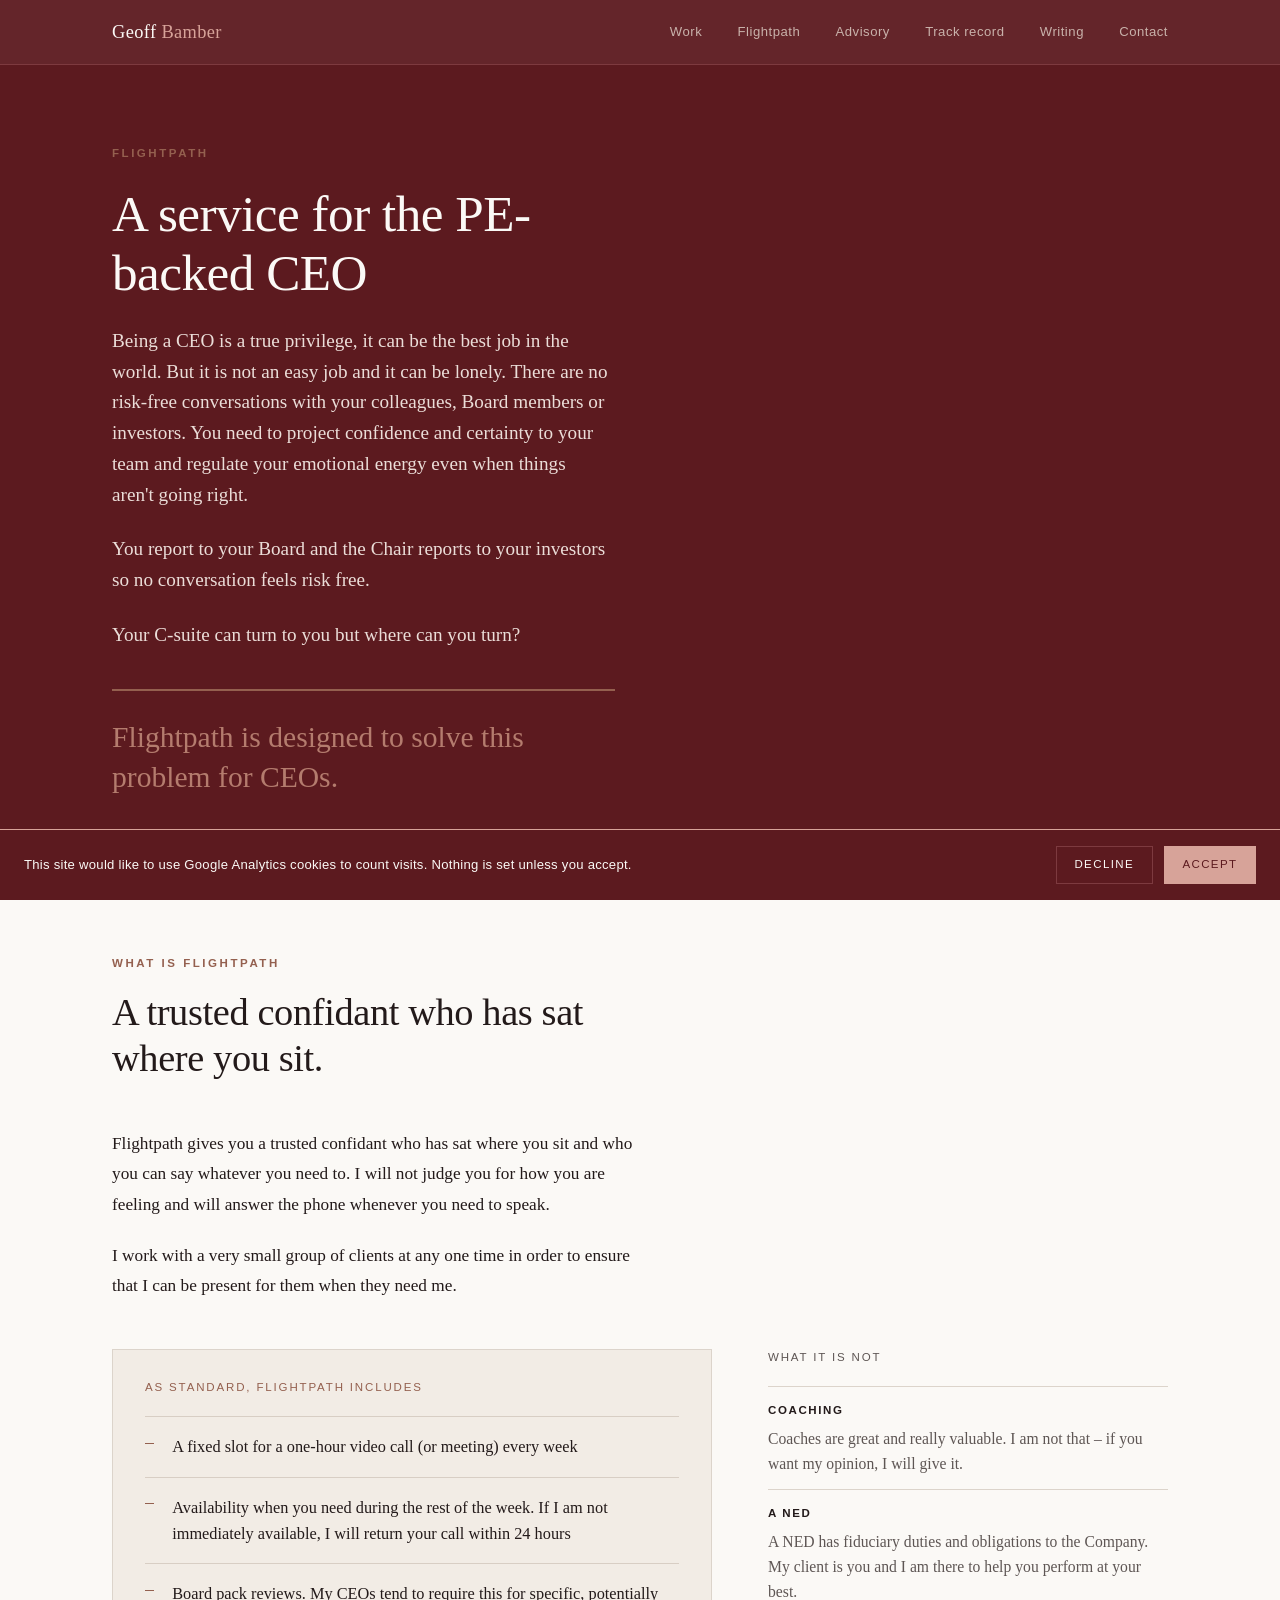
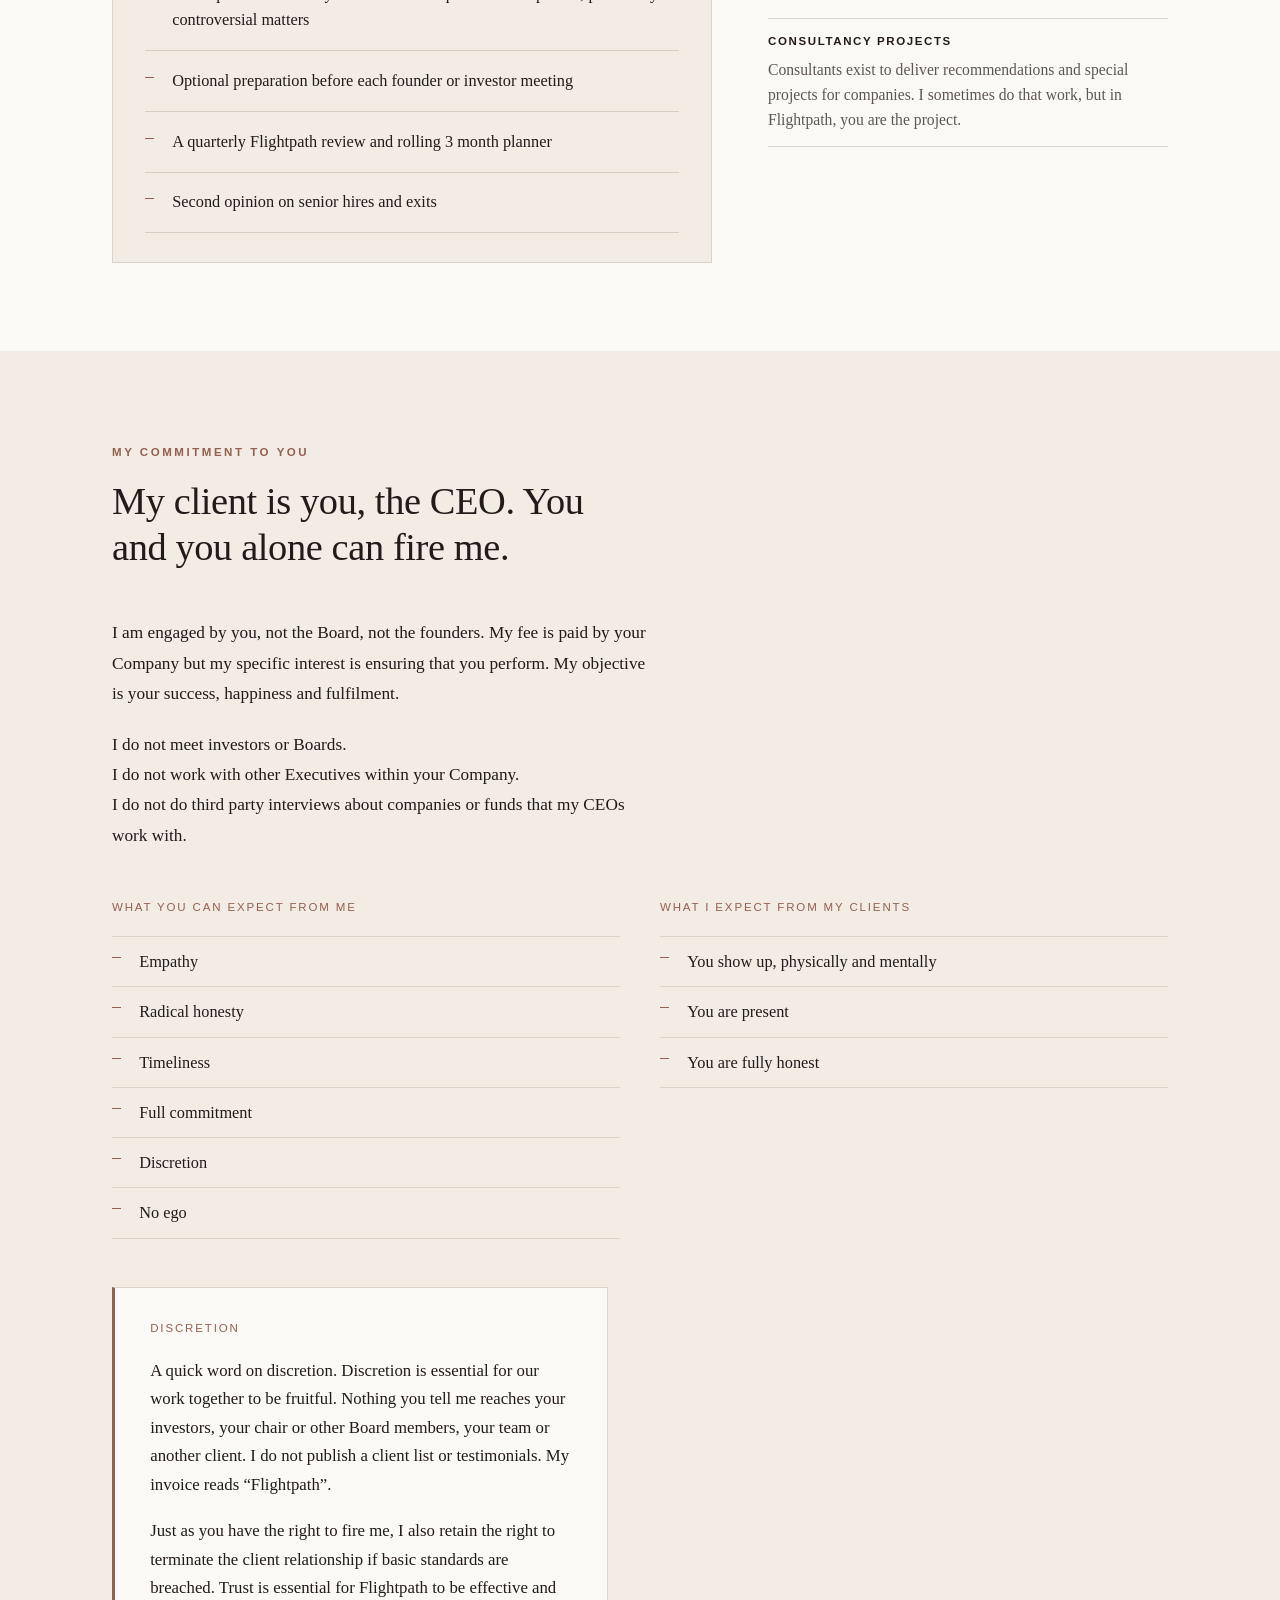
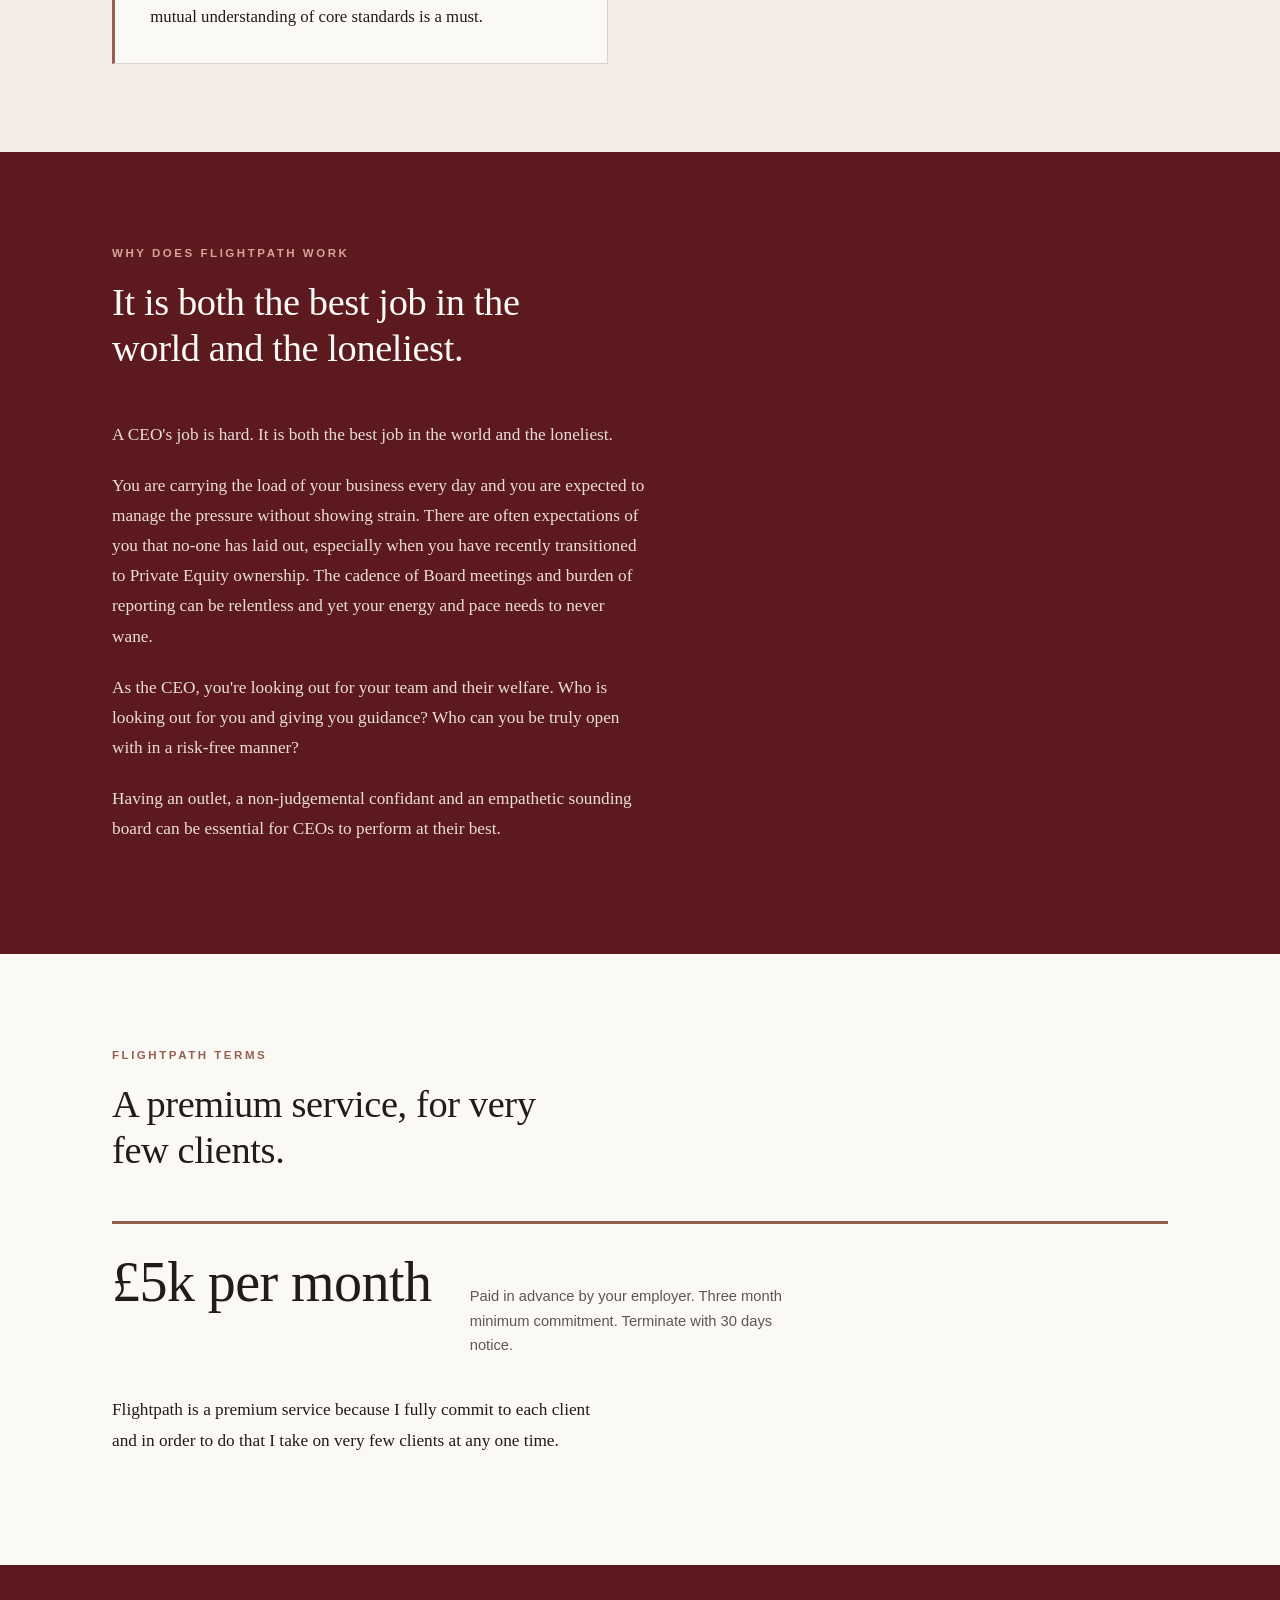
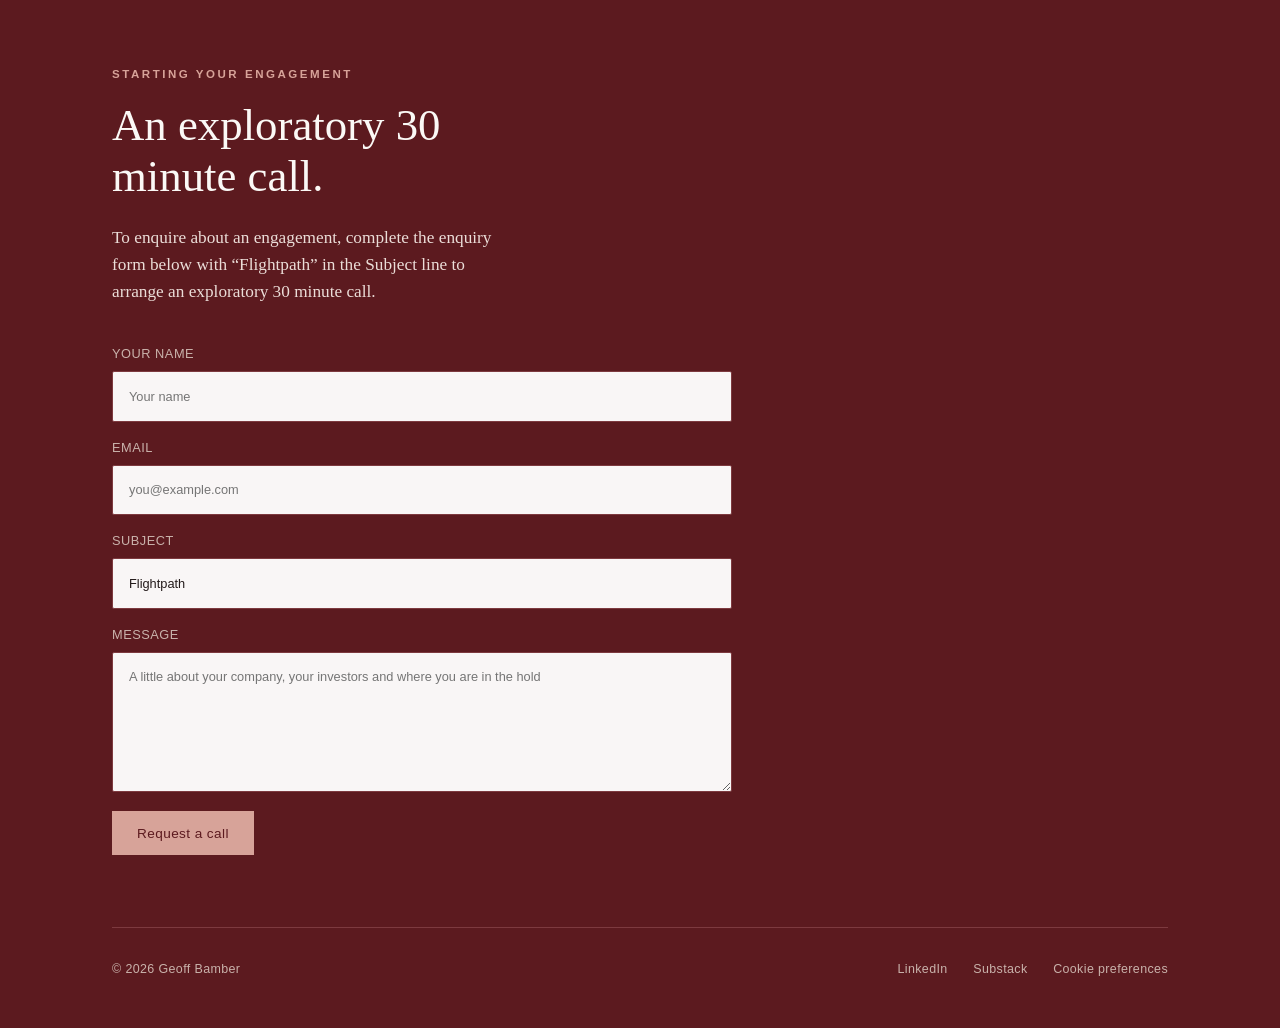
==== commit f6441a1a: "Publish the three articles and restore the Writing section and links Co-Authored-By: Claude Fable 5." ====
--- a/flightpath.html
+++ b/flightpath.html
@@ -18,6 +18,7 @@
       <a href="flightpath.html">Flightpath</a>
       <a href="index.html#advisory">Advisory</a>
       <a href="index.html#track">Track record</a>
+      <a href="writing.html">Writing</a>
       <a href="#enquire">Contact</a>
     </div>
   </div>
--- a/styles.css
+++ b/styles.css
@@ -412,3 +412,10 @@
 .consent-btn:focus-visible,.consent-link:focus-visible{outline:2px solid var(--rose-on-dark-soft);outline-offset:3px}
 .consent-link{font:inherit;letter-spacing:inherit;color:inherit;background:none;border:0;padding:0;cursor:pointer}
 .consent-link:hover{color:var(--rose)}
+
+/* Article sources list */
+.sources{margin-top:3rem;padding-top:1.4rem;border-top:1px solid var(--rose-soft);font-size:.92rem;color:var(--muted)}
+.sources h3{font-family:var(--sans,system-ui,sans-serif);font-size:.75rem;letter-spacing:.14em;text-transform:uppercase;margin:0 0 .8rem;color:var(--muted)}
+.sources ul{margin:0;padding-left:1.1rem}
+.sources li{margin:.4rem 0}
+.article-standfirst{font-size:1.2rem;line-height:1.55;color:var(--muted);margin:1rem 0 0}
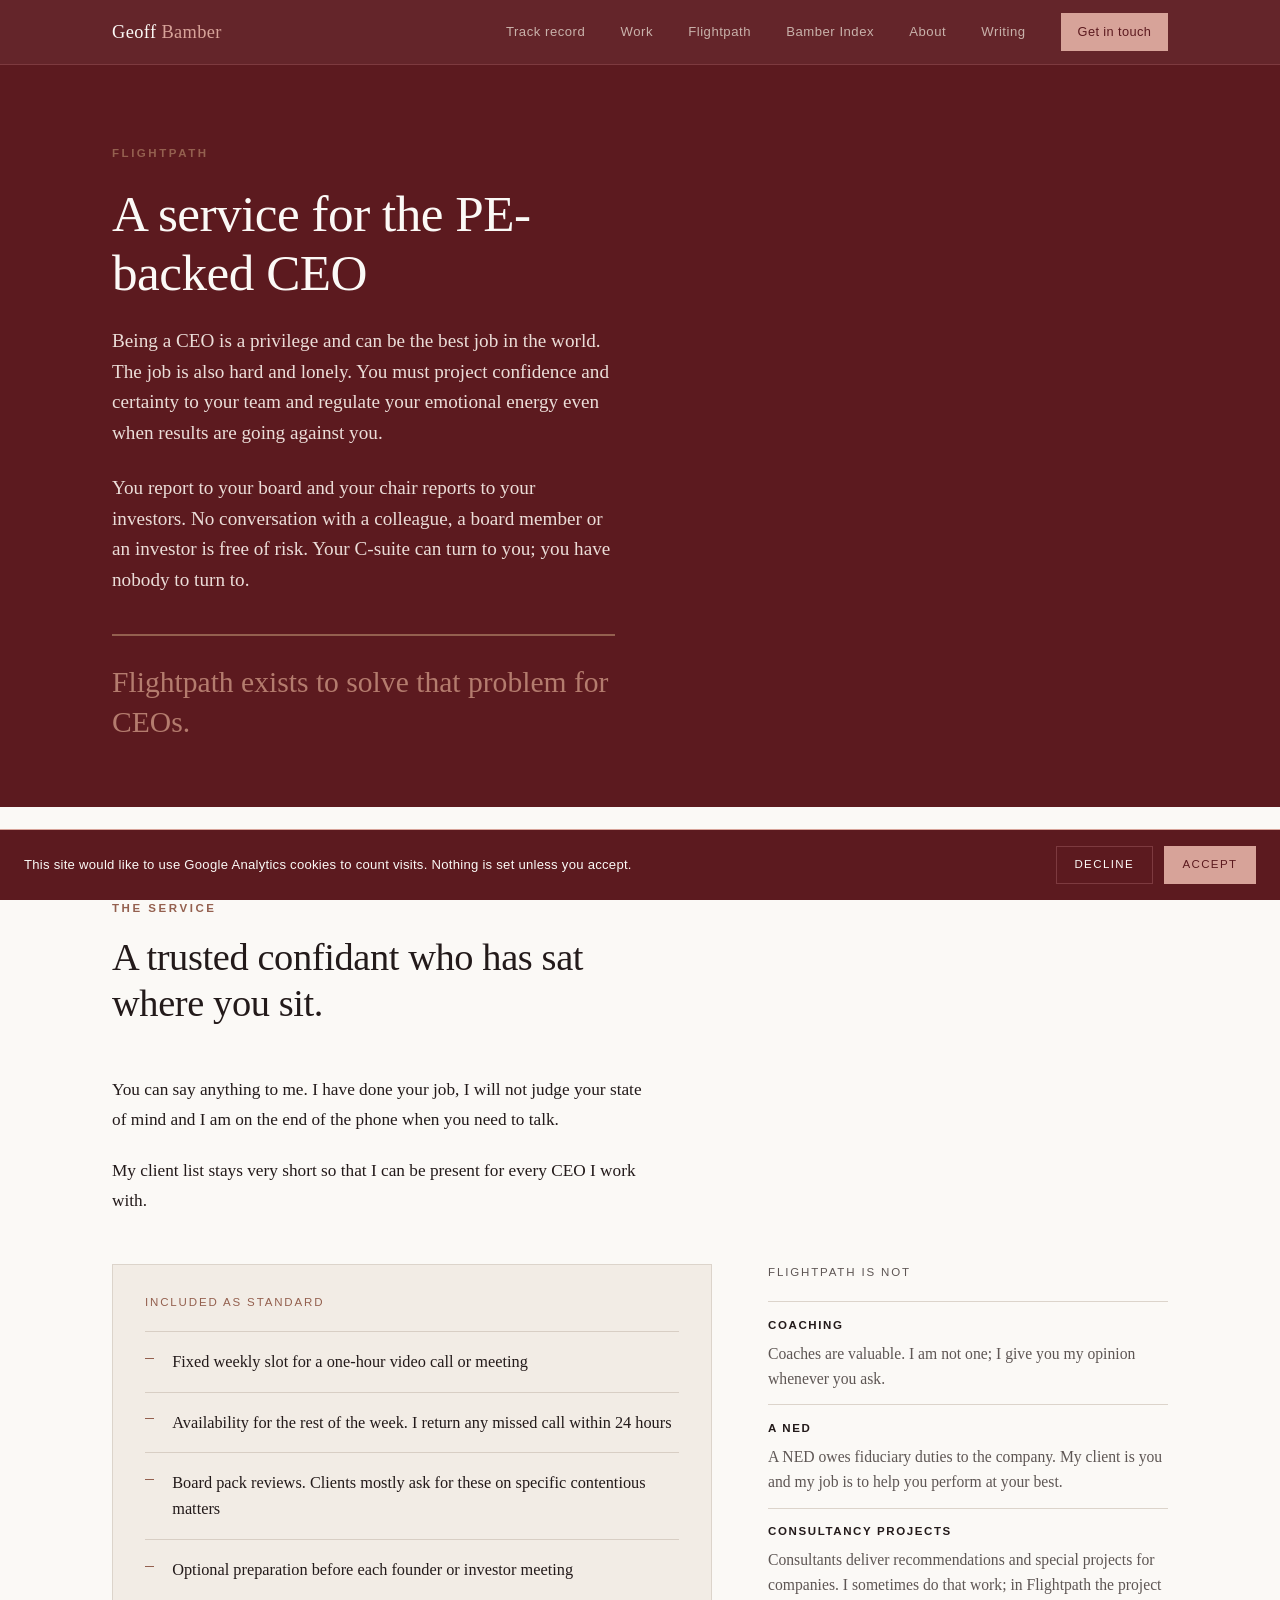
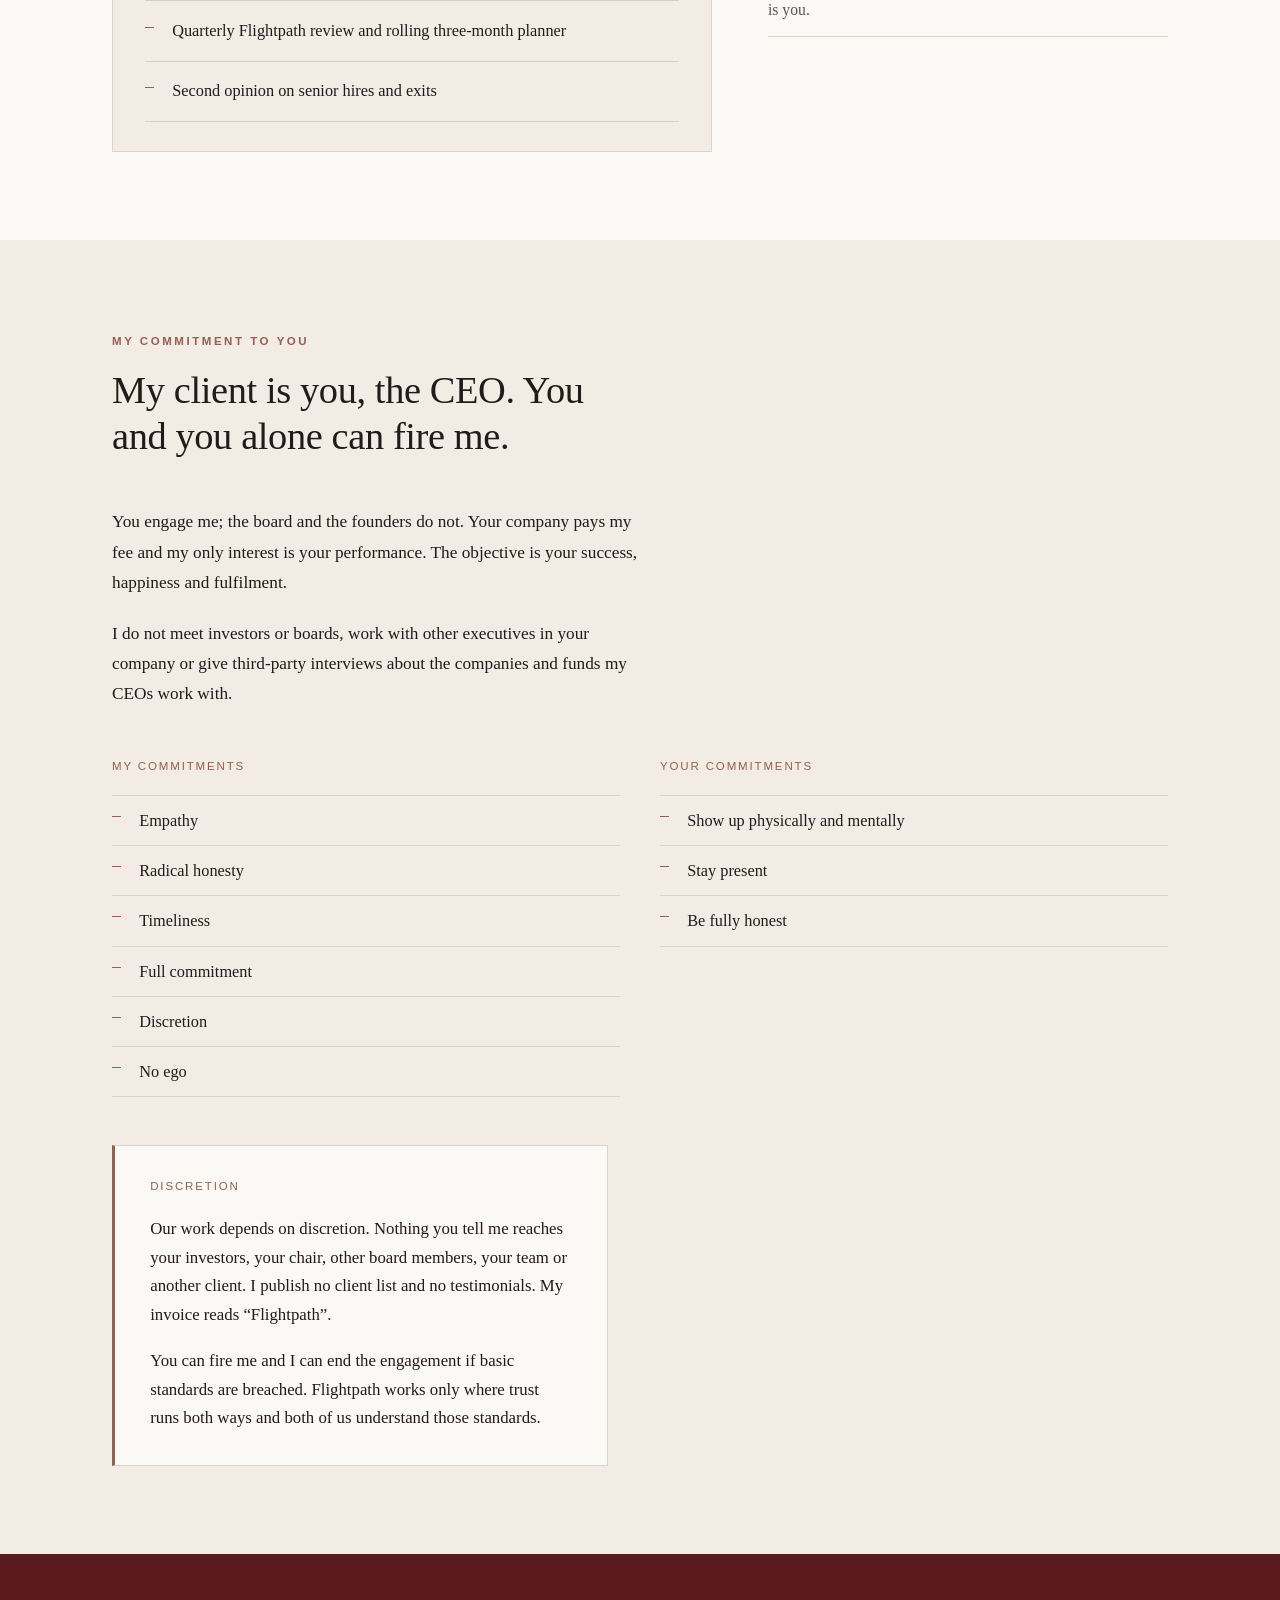
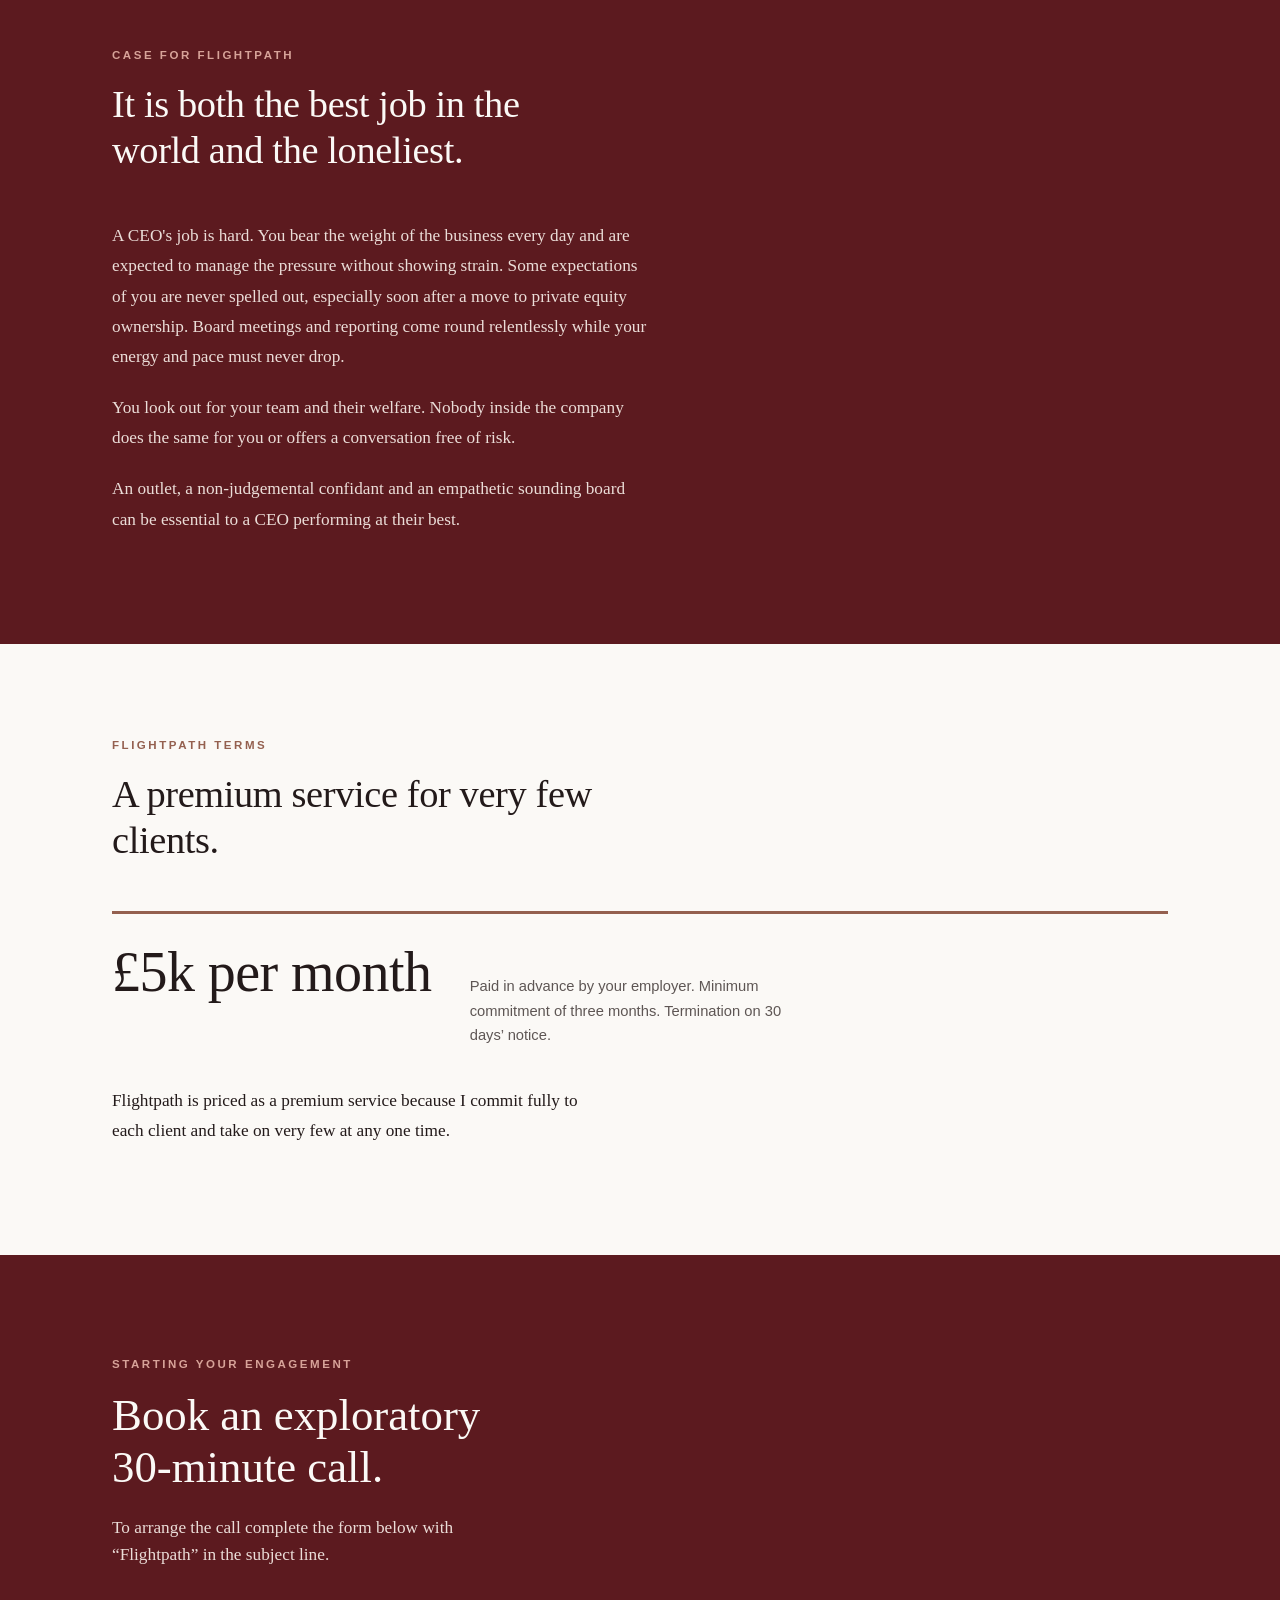
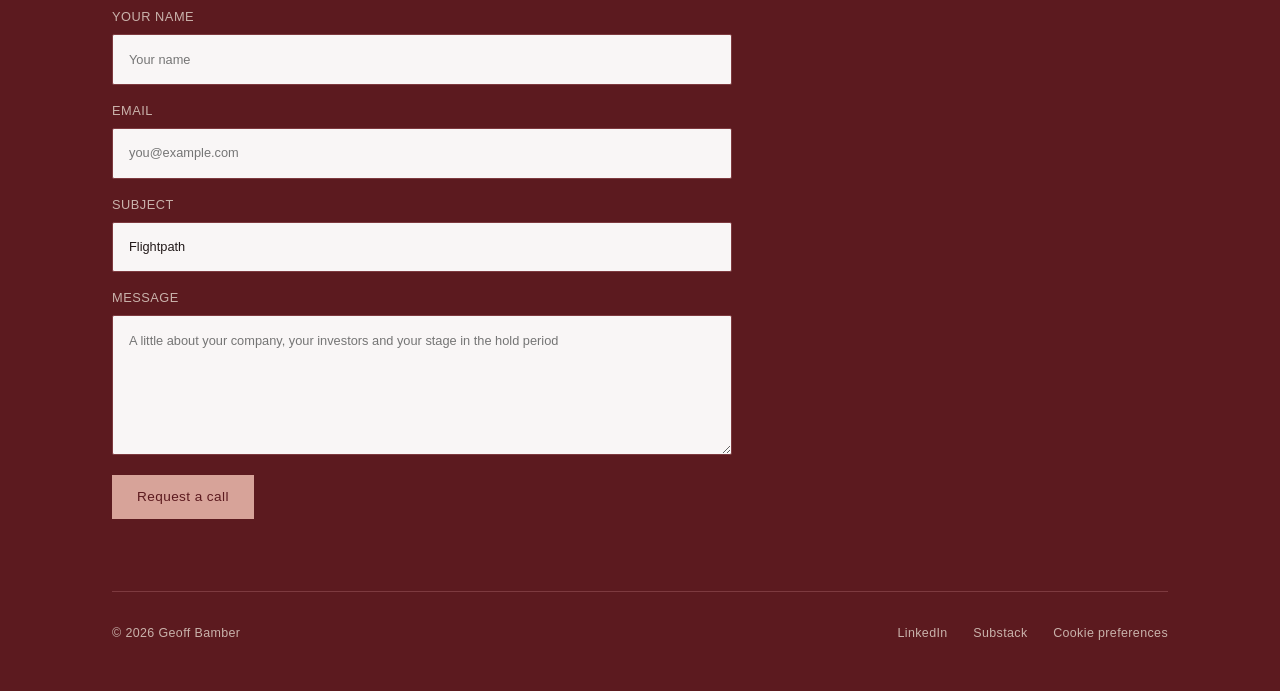
==== commit 84d8d102: "Merge the redesign branch (hero, imagery, navigation, Bamber Index) with the published articles Keep" ====
--- a/flightpath.html
+++ b/flightpath.html
@@ -3,8 +3,10 @@
 <head>
 <meta charset="UTF-8">
 <meta name="viewport" content="width=device-width, initial-scale=1.0">
-<title>Flightpath — Geoff Bamber</title>
-<meta name="description" content="Flightpath: a service for the PE-backed CEO. A trusted confidant who has sat where you sit, engaged by you and answerable only to you.">
+<title>Flightpath | Geoff Bamber</title>
+<meta name="description" content="Flightpath is a service for the PE-backed CEO: a trusted confidant who has sat where you sit, engaged by you and answerable only to you.">
+<link rel="icon" href="favicon.svg" type="image/svg+xml">
+<link rel="apple-touch-icon" href="apple-touch-icon.png">
 <link rel="stylesheet" href="styles.css">
 <script src="analytics.js" defer></script>
 </head>
@@ -13,14 +15,16 @@
 <nav>
   <div class="wrap nav-inner">
     <a href="index.html" class="wordmark">Geoff <b>Bamber</b></a>
-    <div class="nav-links">
+    <div class="nav-links" id="nav-links">
+      <a href="index.html#track">Track record</a>
       <a href="index.html#work">Work</a>
       <a href="flightpath.html">Flightpath</a>
-      <a href="index.html#advisory">Advisory</a>
-      <a href="index.html#track">Track record</a>
+      <a href="index.html#index">Bamber Index</a>
+      <a href="index.html#about">About</a>
       <a href="writing.html">Writing</a>
-      <a href="#enquire">Contact</a>
     </div>
+    <a href="#enquire" class="nav-cta">Get in touch</a>
+    <button class="nav-toggle" type="button" aria-expanded="false" aria-controls="nav-links" aria-label="Menu"><span></span><span></span><span></span></button>
   </div>
 </nav>
 
@@ -28,41 +32,40 @@
   <div class="wrap">
     <div class="eyebrow">Flightpath</div>
     <h1>A service for the PE-backed CEO</h1>
-    <p class="lede">Being a CEO is a true privilege, it can be the best job in the world. But it is not an easy job and it can be lonely. There are no risk-free conversations with your colleagues, Board members or investors. You need to project confidence and certainty to your team and regulate your emotional energy even when things aren't going right.</p>
-    <p class="lede">You report to your Board and the Chair reports to your investors so no conversation feels risk free.</p>
-    <p class="lede">Your C-suite can turn to you but where can you turn?</p>
-    <p class="statement">Flightpath is designed to solve this problem for CEOs.</p>
+    <p class="lede">Being a CEO is a privilege and can be the best job in the world. The job is also hard and lonely. You must project confidence and certainty to your team and regulate your emotional energy even when results are going against you.</p>
+    <p class="lede">You report to your board and your chair reports to your investors. No conversation with a colleague, a board member or an investor is free of risk. Your C-suite can turn to you; you have nobody to turn to.</p>
+    <p class="statement">Flightpath exists to solve that problem for CEOs.</p>
   </div>
 </header>
 
 <section class="section" id="what">
   <div class="wrap">
     <div class="section-head">
-      <span class="eyebrow">What is Flightpath</span>
+      <span class="eyebrow">The service</span>
       <h2>A trusted confidant who has sat where you sit.</h2>
     </div>
     <div class="prose" style="max-width:62ch;margin-bottom:3rem;">
-      <p>Flightpath gives you a trusted confidant who has sat where you sit and who you can say whatever you need to. I will not judge you for how you are feeling and will answer the phone whenever you need to speak.</p>
-      <p>I work with a very small group of clients at any one time in order to ensure that I can be present for them when they need me.</p>
+      <p>You can say anything to me. I have done your job, I will not judge your state of mind and I am on the end of the phone when you need to talk.</p>
+      <p>My client list stays very short so that I can be present for every CEO I work with.</p>
     </div>
     <div class="split">
       <div class="panel-box">
-        <span class="split-head">As standard, Flightpath includes</span>
+        <span class="split-head">Included as standard</span>
         <ul class="menu-list">
-          <li>A fixed slot for a one-hour video call (or meeting) every week</li>
-          <li>Availability when you need during the rest of the week. If I am not immediately available, I will return your call within 24 hours</li>
-          <li>Board pack reviews. My CEOs tend to require this for specific, potentially controversial matters</li>
+          <li>Fixed weekly slot for a one-hour video call or meeting</li>
+          <li>Availability for the rest of the week. I return any missed call within 24 hours</li>
+          <li>Board pack reviews. Clients mostly ask for these on specific contentious matters</li>
           <li>Optional preparation before each founder or investor meeting</li>
-          <li>A quarterly Flightpath review and rolling 3 month planner</li>
+          <li>Quarterly Flightpath review and rolling three-month planner</li>
           <li>Second opinion on senior hires and exits</li>
         </ul>
       </div>
       <div class="exclusions">
-        <span class="split-head">What it is not</span>
+        <span class="split-head">Flightpath is not</span>
         <ul>
-          <li><strong>Coaching</strong>Coaches are great and really valuable. I am not that &ndash; if you want my opinion, I will give it.</li>
-          <li><strong>A NED</strong>A NED has fiduciary duties and obligations to the Company. My client is you and I am there to help you perform at your best.</li>
-          <li><strong>Consultancy projects</strong>Consultants exist to deliver recommendations and special projects for companies. I sometimes do that work, but in Flightpath, you are the project.</li>
+          <li><strong>Coaching</strong>Coaches are valuable. I am not one; I give you my opinion whenever you ask.</li>
+          <li><strong>A NED</strong>A NED owes fiduciary duties to the company. My client is you and my job is to help you perform at your best.</li>
+          <li><strong>Consultancy projects</strong>Consultants deliver recommendations and special projects for companies. I sometimes do that work; in Flightpath the project is you.</li>
         </ul>
       </div>
     </div>
@@ -76,14 +79,12 @@
       <h2>My client is you, the CEO. You and you alone can fire me.</h2>
     </div>
     <div class="prose" style="max-width:62ch;">
-      <p>I am engaged by you, not the Board, not the founders. My fee is paid by your Company but my specific interest is ensuring that you perform. My objective is your success, happiness and fulfilment.</p>
-      <p>I do not meet investors or Boards.<br>
-      I do not work with other Executives within your Company.<br>
-      I do not do third party interviews about companies or funds that my CEOs work with.</p>
+      <p>You engage me; the board and the founders do not. Your company pays my fee and my only interest is your performance. The objective is your success, happiness and fulfilment.</p>
+      <p>I do not meet investors or boards, work with other executives in your company or give third-party interviews about the companies and funds my CEOs work with.</p>
     </div>
     <div class="checklists">
       <div>
-        <span class="split-head">What you can expect from me</span>
+        <span class="split-head">My commitments</span>
         <ul class="checklist">
           <li>Empathy</li>
           <li>Radical honesty</li>
@@ -94,18 +95,18 @@
         </ul>
       </div>
       <div>
-        <span class="split-head">What I expect from my clients</span>
+        <span class="split-head">Your commitments</span>
         <ul class="checklist">
-          <li>You show up, physically and mentally</li>
-          <li>You are present</li>
-          <li>You are fully honest</li>
+          <li>Show up physically and mentally</li>
+          <li>Stay present</li>
+          <li>Be fully honest</li>
         </ul>
       </div>
     </div>
     <div class="panel" style="margin-top:3rem;">
       <span class="split-head">Discretion</span>
-      <p>A quick word on discretion. Discretion is essential for our work together to be fruitful. Nothing you tell me reaches your investors, your chair or other Board members, your team or another client. I do not publish a client list or testimonials. My invoice reads &ldquo;Flightpath&rdquo;.</p>
-      <p>Just as you have the right to fire me, I also retain the right to terminate the client relationship if basic standards are breached. Trust is essential for Flightpath to be effective and mutual understanding of core standards is a must.</p>
+      <p>Our work depends on discretion. Nothing you tell me reaches your investors, your chair, other board members, your team or another client. I publish no client list and no testimonials. My invoice reads &ldquo;Flightpath&rdquo;.</p>
+      <p>You can fire me and I can end the engagement if basic standards are breached. Flightpath works only where trust runs both ways and both of us understand those standards.</p>
     </div>
   </div>
 </section>
@@ -113,14 +114,13 @@
 <section class="section section-dark" id="why">
   <div class="wrap">
     <div class="section-head">
-      <span class="eyebrow">Why does Flightpath work</span>
+      <span class="eyebrow">Case for Flightpath</span>
       <h2>It is both the best job in the world and the loneliest.</h2>
     </div>
     <div class="prose" style="max-width:62ch;">
-      <p>A CEO's job is hard. It is both the best job in the world and the loneliest.</p>
-      <p>You are carrying the load of your business every day and you are expected to manage the pressure without showing strain. There are often expectations of you that no-one has laid out, especially when you have recently transitioned to Private Equity ownership. The cadence of Board meetings and burden of reporting can be relentless and yet your energy and pace needs to never wane.</p>
-      <p>As the CEO, you're looking out for your team and their welfare. Who is looking out for you and giving you guidance? Who can you be truly open with in a risk-free manner?</p>
-      <p>Having an outlet, a non-judgemental confidant and an empathetic sounding board can be essential for CEOs to perform at their best.</p>
+      <p>A CEO's job is hard. You bear the weight of the business every day and are expected to manage the pressure without showing strain. Some expectations of you are never spelled out, especially soon after a move to private equity ownership. Board meetings and reporting come round relentlessly while your energy and pace must never drop.</p>
+      <p>You look out for your team and their welfare. Nobody inside the company does the same for you or offers a conversation free of risk.</p>
+      <p>An outlet, a non-judgemental confidant and an empathetic sounding board can be essential to a CEO performing at their best.</p>
     </div>
   </div>
 </section>
@@ -129,14 +129,14 @@
   <div class="wrap">
     <div class="section-head">
       <span class="eyebrow">Flightpath terms</span>
-      <h2>A premium service, for very few clients.</h2>
+      <h2>A premium service for very few clients.</h2>
     </div>
     <div class="price-band">
       <div class="price-figure">£5k per month</div>
-      <p class="price-terms">Paid in advance by your employer. Three month minimum commitment. Terminate with 30 days notice.</p>
+      <p class="price-terms">Paid in advance by your employer. Minimum commitment of three months. Termination on 30 days&rsquo; notice.</p>
     </div>
     <div class="prose" style="max-width:56ch;margin-top:2.4rem;">
-      <p>Flightpath is a premium service because I fully commit to each client and in order to do that I take on very few clients at any one time.</p>
+      <p>Flightpath is priced as a premium service because I commit fully to each client and take on very few at any one time.</p>
     </div>
   </div>
 </section>
@@ -144,12 +144,14 @@
 <section class="contact" id="enquire">
   <div class="wrap">
     <span class="eyebrow">Starting your engagement</span>
-    <h2 style="margin-top:.9rem;">An exploratory 30 minute call.</h2>
-    <p class="lede">To enquire about an engagement, complete the enquiry form below with &ldquo;Flightpath&rdquo; in the Subject line to arrange an exploratory 30 minute call.</p>
+    <h2 style="margin-top:.9rem;">Book an exploratory 30&#8209;minute call.</h2>
+    <p class="lede">To arrange the call complete the form below with &ldquo;Flightpath&rdquo; in the subject line.</p>
 
     <form class="contact-form" action="https://api.web3forms.com/submit" method="POST">
       <input type="hidden" name="access_key" value="886e6d17-dc25-4bf3-a3f9-d06b472002fb">
-      <input type="hidden" name="from_name" value="Geoff Bamber website — Flightpath">
+      <input type="hidden" name="from_name" value="Geoff Bamber website: Flightpath">
+      <input type="hidden" name="redirect" value="https://geoffbamber.com/thanks.html">
+      <input type="checkbox" name="botcheck" style="display:none" tabindex="-1" autocomplete="off" aria-hidden="true">
       <label>
         <span>Your name</span>
         <input type="text" name="name" placeholder="Your name" required>
@@ -164,7 +166,7 @@
       </label>
       <label>
         <span>Message</span>
-        <textarea name="message" rows="5" placeholder="A little about your company, your investors and where you are in the hold" required></textarea>
+        <textarea name="message" rows="5" placeholder="A little about your company, your investors and your stage in the hold period" required></textarea>
       </label>
       <button type="submit" class="btn btn-primary">Request a call</button>
     </form>
@@ -179,5 +181,6 @@
   </div>
 </section>
 
+<script src="site.js" defer></script>
 </body>
 </html>
--- a/styles.css
+++ b/styles.css
@@ -56,10 +56,20 @@
   letter-spacing:.02em;
 }
 .wordmark b{color:var(--rose);font-weight:normal}
-.nav-links{display:flex;gap:2.2rem;font-family:var(--sans);font-size:.82rem;letter-spacing:.04em}
+.nav-links{display:flex;gap:2.2rem;margin-left:auto;font-family:var(--sans);font-size:.82rem;letter-spacing:.04em}
 .nav-links a{color:var(--muted-light);transition:color .2s}
 .nav-links a:hover,.nav-links a:focus{color:var(--warm-white)}
-.nav-toggle{display:none}
+.nav-cta{
+  font-family:var(--sans);font-size:.8rem;letter-spacing:.03em;font-weight:500;white-space:nowrap;
+  padding:.55rem 1.05rem;margin-left:2.2rem;background:var(--rose);color:var(--oxblood);transition:background .2s;
+}
+.nav-cta:hover,.nav-cta:focus{background:var(--rose-soft)}
+.nav-toggle{display:none;background:none;border:0;cursor:pointer;width:44px;height:44px;padding:13px 10px;margin:0 -10px 0 .5rem}
+.nav-toggle span{display:block;height:2px;background:var(--warm-white);margin-bottom:6px;transition:transform .2s,opacity .2s}
+.nav-toggle span:last-child{margin-bottom:0}
+nav.open .nav-toggle span:nth-child(1){transform:translateY(8px) rotate(45deg)}
+nav.open .nav-toggle span:nth-child(2){opacity:0}
+nav.open .nav-toggle span:nth-child(3){transform:translateY(-8px) rotate(-45deg)}
 
 /* ---------- HERO ---------- */
 .hero{
@@ -72,9 +82,9 @@
 .hero h1{
   font-family:var(--serif);
   font-weight:normal;
-  font-size:clamp(2.2rem,5.4vw,3.9rem);
-  line-height:1.12;
-  max-width:16ch;
+  font-size:clamp(2.1rem,4.6vw,3.3rem);
+  line-height:1.14;
+  max-width:20ch;
   letter-spacing:-.01em;
 }
 .hero h1 .accent{
@@ -95,6 +105,16 @@
   margin-top:1.9rem;
   line-height:1.6;
 }
+.hero p.hero-proof{
+  font-family:var(--sans);
+  font-size:.92rem;
+  color:var(--muted-light);
+  max-width:56ch;
+  margin-top:1.4rem;
+  padding-top:1.2rem;
+  border-top:1px solid var(--oxblood-line);
+  line-height:1.65;
+}
 .hero-cta{display:flex;gap:1rem;margin-top:2.6rem;flex-wrap:wrap}
 .btn{
   font-family:var(--sans);font-size:.85rem;letter-spacing:.03em;font-weight:500;
@@ -114,7 +134,7 @@
 }
 .hero-portrait img{
   position:relative;z-index:1;display:block;
-  width:100%;max-width:320px;aspect-ratio:4/5;object-fit:cover;
+  width:100%;height:auto;max-width:320px;aspect-ratio:4/5;object-fit:cover;
   filter:grayscale(100%) contrast(1.05);
 }
 
@@ -174,24 +194,36 @@
 li{margin:.55rem 0;}
 
 /* ---------- ADVISORY CLIENTS ---------- */
-.clients{display:grid;grid-template-columns:repeat(2,1fr);gap:1.6rem}
-.client{
-  border:1px solid #DCD4CB;padding:2.4rem 1.8rem;text-align:center;
-  background:var(--warm-white);transition:border-color .25s,transform .25s;
-}
-.client:hover{transform:translateY(-3px);border-color:var(--rose)}
-.client-name{font-family:var(--serif);font-size:1.45rem;margin-bottom:.55rem}
-.client-sector{font-family:var(--sans);font-size:.72rem;letter-spacing:.14em;text-transform:uppercase;color:var(--rose)}
+.logo-strip{padding:2.6rem 0 2.9rem;background:var(--warm-white);border-bottom:1px solid #E6DED5}
+.logo-row{display:flex;flex-wrap:wrap;align-items:center;justify-content:space-between;gap:1.8rem 2.2rem;margin-top:1.5rem}
+.logo-row .client-logo{height:1.75rem;opacity:.82}
+.logo-row .client-logo-tall{height:2.4rem}
+.logo-row .client-logo-short{height:1.3rem}
+.logo-row .logo-link{display:block;line-height:0}
+.logo-row .logo-link:hover .client-logo{opacity:1}
+.client-logo{display:block;height:2.1rem;width:auto;max-width:100%}
+.client-logo-tall{height:2.9rem}
+.client-logo-short{height:1.55rem}
 
 /* ---------- LEDGER (track record) ---------- */
 .section-dark{background:var(--oxblood);color:var(--warm-white)}
 .section-dark .section-head h2{color:var(--warm-white)}
 .ledger{border-top:1px solid var(--oxblood-line)}
 .ledger-row{
-  display:grid;grid-template-columns:1.4fr 1fr 1.3fr;gap:1.5rem;
+  display:grid;grid-template-columns:200px 1.2fr 1fr 1.4fr;gap:1.5rem;
   padding:1.7rem 0;border-bottom:1px solid var(--oxblood-line);
-  align-items:baseline;transition:padding-left .25s,background .25s;
-}
+  align-items:center;transition:padding-left .25s,background .25s;
+}
+.ledger-venture{grid-column:2}
+.ledger-photo{
+  grid-column:1;display:block;width:100%;height:auto;aspect-ratio:3/2;object-fit:cover;
+  filter:grayscale(100%) brightness(1.3) contrast(1.05);transition:filter .4s;
+}
+.ledger-photo-light{filter:grayscale(100%)}
+.ledger-photo-topleft{object-position:top left}
+.ledger-row:hover .ledger-photo{filter:none}
+.section-cta{display:flex;flex-wrap:wrap;align-items:center;justify-content:space-between;gap:1.2rem 2rem;margin-top:2.6rem}
+.section-cta p{color:var(--muted-light);font-size:1rem;max-width:44ch}
 .ledger-row:hover{padding-left:.9rem;background:rgba(148,96,79,.06)}
 .ledger-venture{font-family:var(--serif);font-size:1.35rem}
 .ledger-role{font-family:var(--sans);font-size:.78rem;letter-spacing:.1em;text-transform:uppercase;color:var(--rose)}
@@ -344,14 +376,34 @@
 /* ---------- ABOUT ---------- */
 .about{display:grid;grid-template-columns:1fr 1fr;gap:4rem;align-items:center}
 .about-text p{font-size:1.05rem;line-height:1.7;color:var(--ink);margin-bottom:1.2rem;max-width:46ch}
-.credentials{border-left:2px solid var(--rose);padding-left:1.8rem}
+.about-photos{display:grid;grid-template-columns:1fr 1fr;gap:1.4rem;align-items:start;justify-self:end;width:100%;max-width:520px}
+.about-photo{position:relative}
+.about-photo + .about-photo{margin-top:3.5rem}
+.about-photo:first-child::before{
+  content:"";position:absolute;top:-1rem;left:-1rem;right:1rem;bottom:1rem;
+  border:1px solid var(--rose);z-index:0;
+}
+.about-photo img{position:relative;z-index:1;display:block;width:100%;height:auto;aspect-ratio:4/5;object-fit:cover}
+.credentials{grid-column:1/-1;display:grid;grid-template-rows:repeat(5,auto);grid-auto-flow:column;grid-auto-columns:1fr;column-gap:4rem;border-left:2px solid var(--rose);padding-left:1.8rem}
 .credentials li{list-style:none;font-family:var(--sans);font-size:.9rem;color:var(--muted);padding:.55rem 0;letter-spacing:.01em}
 .credentials li strong{color:var(--ink);font-weight:600}
+.about-text p a,.credentials a{color:var(--ink);border-bottom:1px solid var(--rose);transition:color .2s}
+.about-text p a:hover,.about-text p a:focus,.credentials a:hover,.credentials a:focus{color:var(--rose)}
+
+/* ---------- BAMBER INDEX FEATURE ---------- */
+.index-grid{display:grid;grid-template-columns:1fr 1.2fr;gap:4.5rem;align-items:center}
+.index-mark img{display:block;width:100%;max-width:340px;height:auto;margin:1.6rem 0 1.1rem}
+.index-edition{font-family:var(--sans);font-size:.72rem;letter-spacing:.22em;text-transform:uppercase;color:var(--muted-light)}
+.index-copy{border-left:1px solid var(--oxblood-line);padding-left:4.5rem}
+.index-copy h2{font-family:var(--serif);font-weight:normal;font-size:clamp(1.6rem,3vw,2.2rem);line-height:1.2;color:var(--warm-white)}
+.index-copy p{color:#EBDDD8;font-size:1.05rem;line-height:1.65;max-width:46ch;margin:1.3rem 0 2rem}
 
 /* ---------- CONTACT / FOOTER ---------- */
 .contact{background:var(--oxblood);color:var(--warm-white);padding:6rem 0 3rem}
 .contact h2{font-family:var(--serif);font-weight:normal;font-size:clamp(1.9rem,4vw,2.8rem);max-width:18ch;line-height:1.15}
 .contact .lede{color:#EBDDD8;max-width:46ch;margin:1.4rem 0 2.4rem;font-size:1.08rem}
+.contact .contact-alt{font-family:var(--sans);font-size:.9rem;color:var(--muted-light);margin:-1.4rem 0 2.2rem}
+.contact .contact-alt a{color:var(--warm-white);border-bottom:1px solid var(--rose)}
 .contact-form{max-width:620px;display:grid;gap:1rem}
 .contact-form label{display:grid;gap:.45rem;font-family:var(--sans);font-size:.8rem;letter-spacing:.04em;text-transform:uppercase;color:var(--muted-light)}
 .contact-form input,
@@ -368,7 +420,9 @@
   display:flex;justify-content:space-between;align-items:center;
   font-family:var(--sans);font-size:.78rem;color:var(--muted-light);letter-spacing:.03em;
 }
-.foot .social{display:flex;gap:1.6rem}
+.foot{flex-wrap:wrap;gap:1rem 2rem}
+.foot span,.foot a{white-space:nowrap}
+.foot .social{display:flex;flex-wrap:wrap;gap:.6rem 1.6rem}
 .foot a:hover{color:var(--rose)}
 
 /* ---------- RESPONSIVE ---------- */
@@ -377,11 +431,28 @@
   .split,.checklists{grid-template-columns:1fr;gap:2.5rem}
   .panel,.panel-box{padding:1.6rem 1.4rem}
   .about{grid-template-columns:1fr;gap:2.5rem}
+  .about-photos{justify-self:start;max-width:420px;padding-left:1rem}
+  .credentials{display:block}
   .hero-grid{grid-template-columns:1fr;gap:3rem}
-  .hero-portrait{justify-self:start;order:-1}
-  .hero-portrait img{max-width:240px}
+  .hero-portrait{justify-self:start}
+  .hero-portrait img{max-width:200px}
   .ledger-row{grid-template-columns:1fr;gap:.4rem;padding:1.4rem 0}
-  .nav-links{display:none}
+  .ledger-venture,.ledger-photo{grid-column:1}
+  .ledger-photo{margin-bottom:.7rem}
+  .nav-toggle{display:block}
+  .nav-cta{margin-left:auto;padding:.5rem .85rem;font-size:.76rem}
+  .nav-links{
+    display:none;position:absolute;top:64px;left:0;right:0;flex-direction:column;gap:0;margin:0;
+    padding:.2rem 2rem 1rem;background:var(--oxblood);border-bottom:1px solid var(--oxblood-line);font-size:.95rem;
+  }
+  nav.open .nav-links{display:flex}
+  .nav-links a{padding:.95rem 0;border-bottom:1px solid var(--oxblood-line);color:var(--warm-white)}
+  .nav-links a:last-child{border-bottom:0}
+  .logo-row{justify-content:flex-start;gap:1.6rem 2.2rem}
+  .index-grid{grid-template-columns:1fr;gap:2.4rem}
+  .index-mark img{max-width:260px}
+  .index-copy{border-left:0;padding-left:0;border-top:1px solid var(--oxblood-line);padding-top:2.2rem}
+  .hero-grid{gap:2.4rem}
   .hero{padding:5rem 0 4.5rem}
   .section{padding:4rem 0}
 }
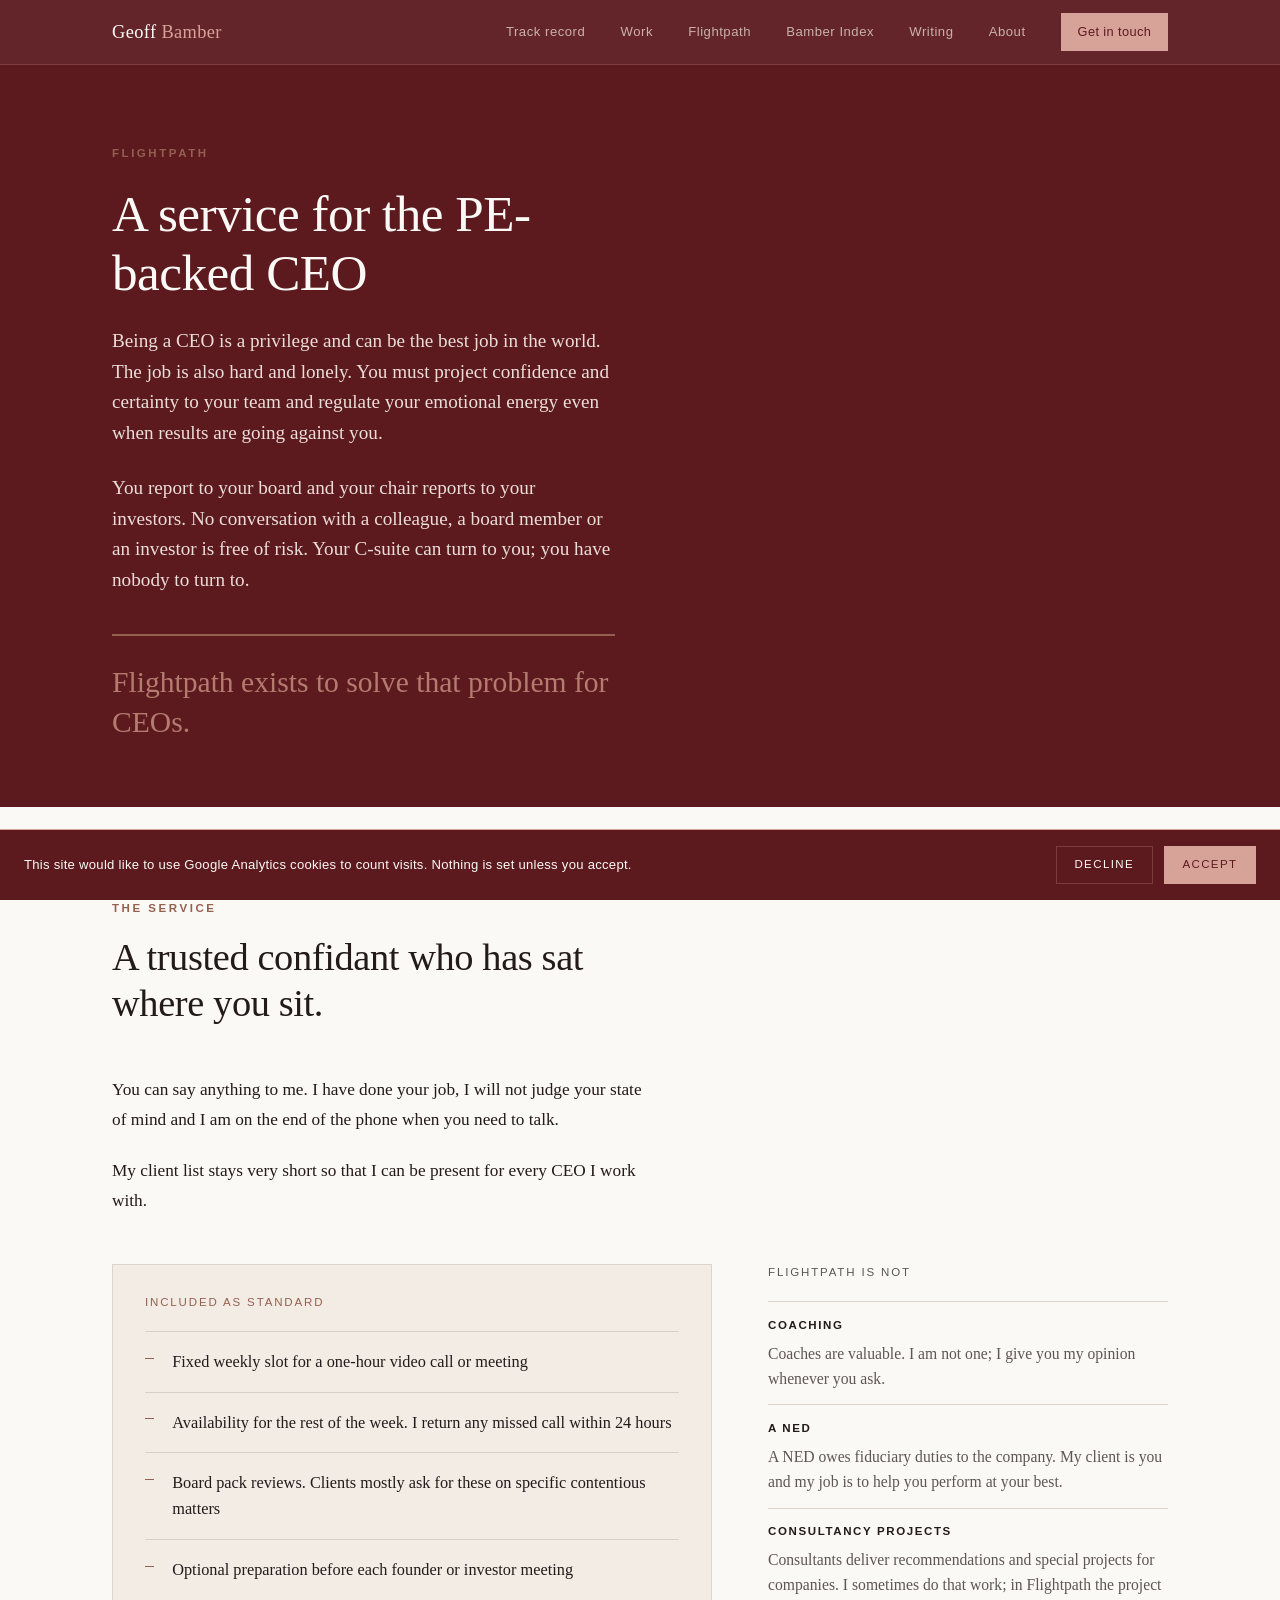
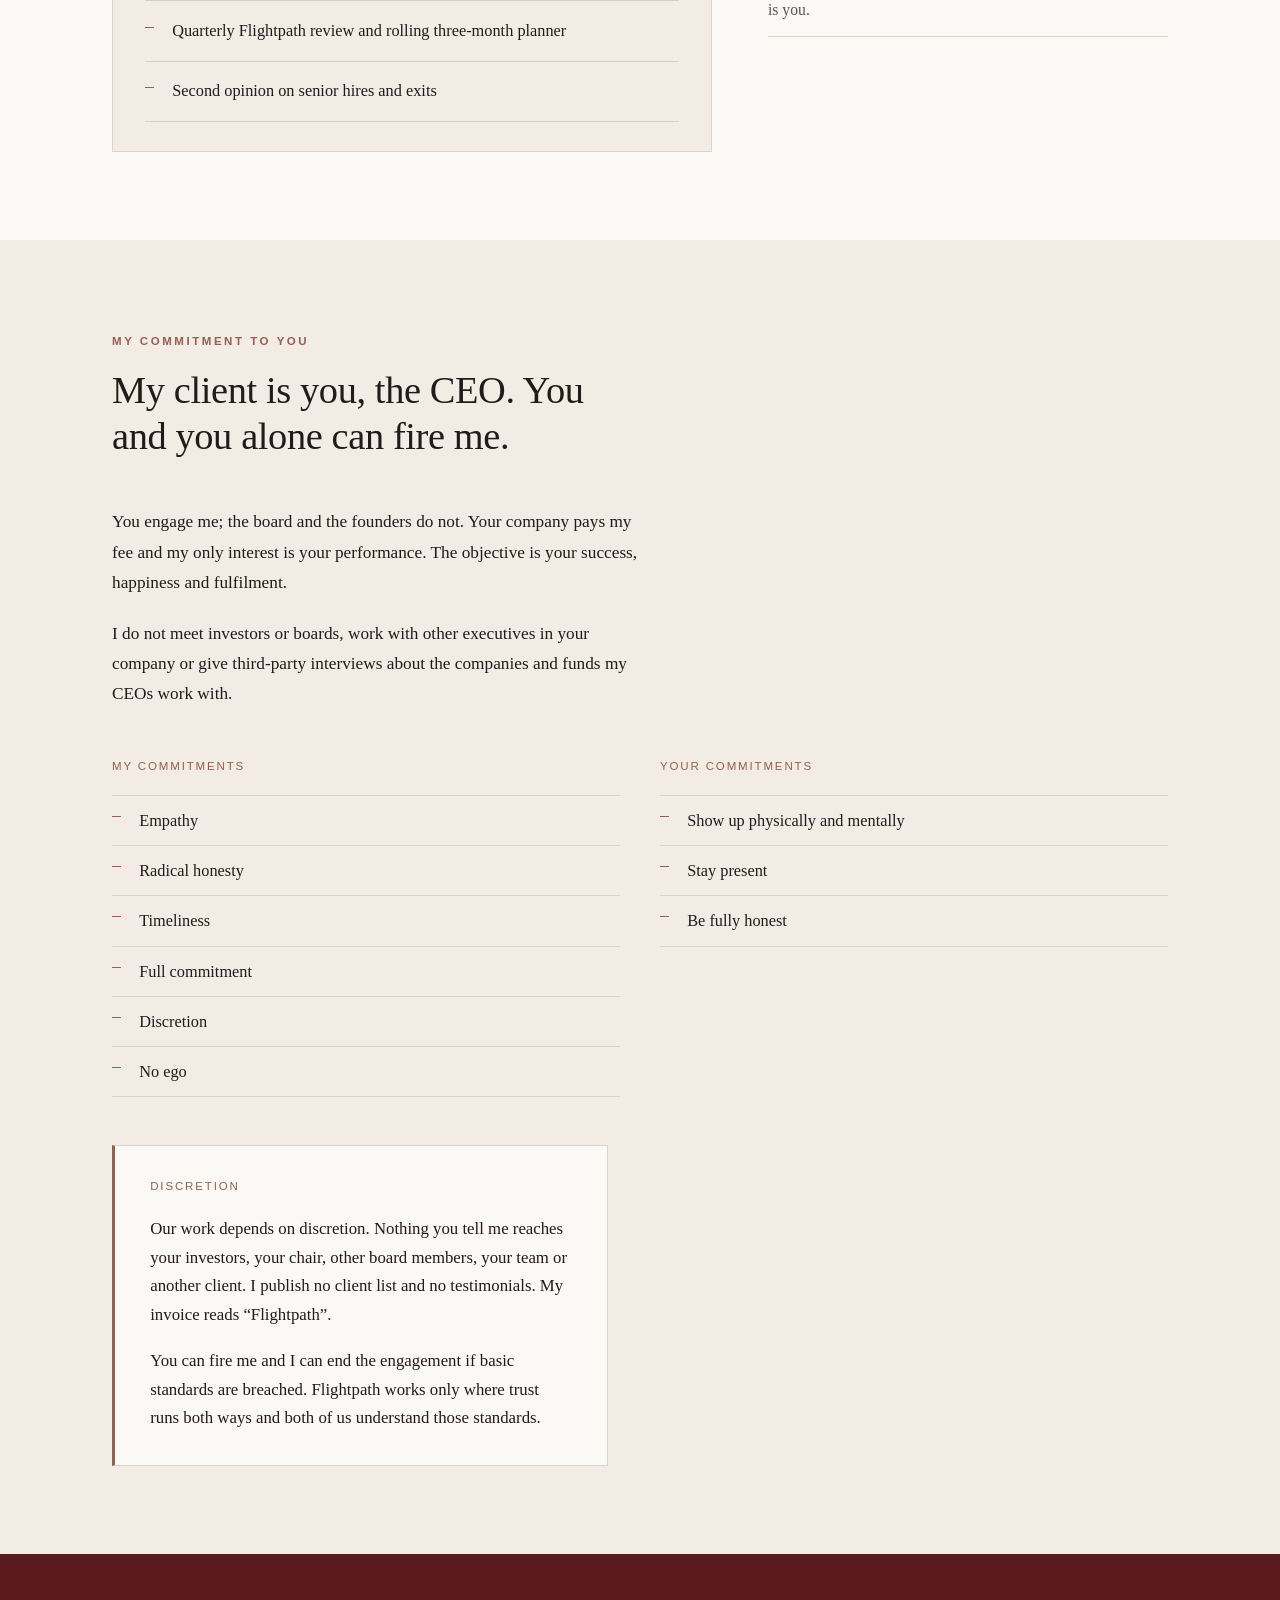
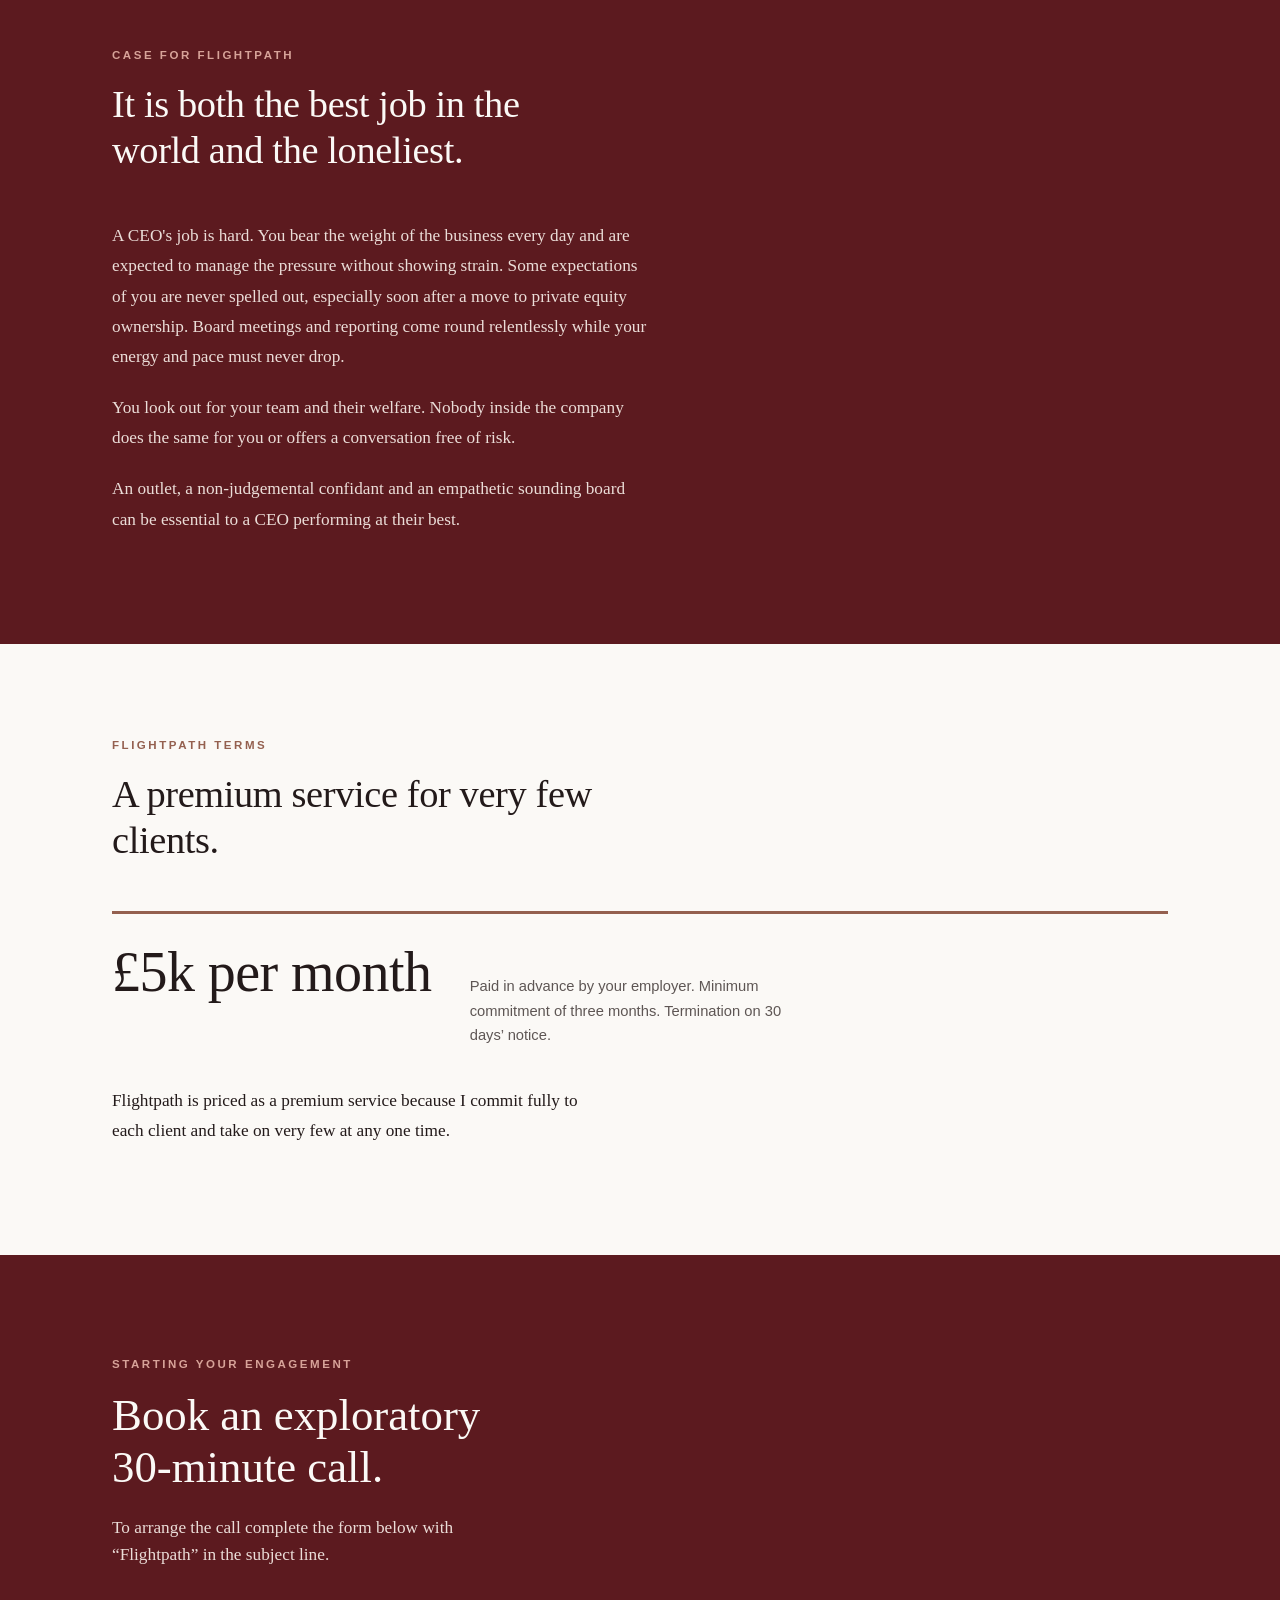
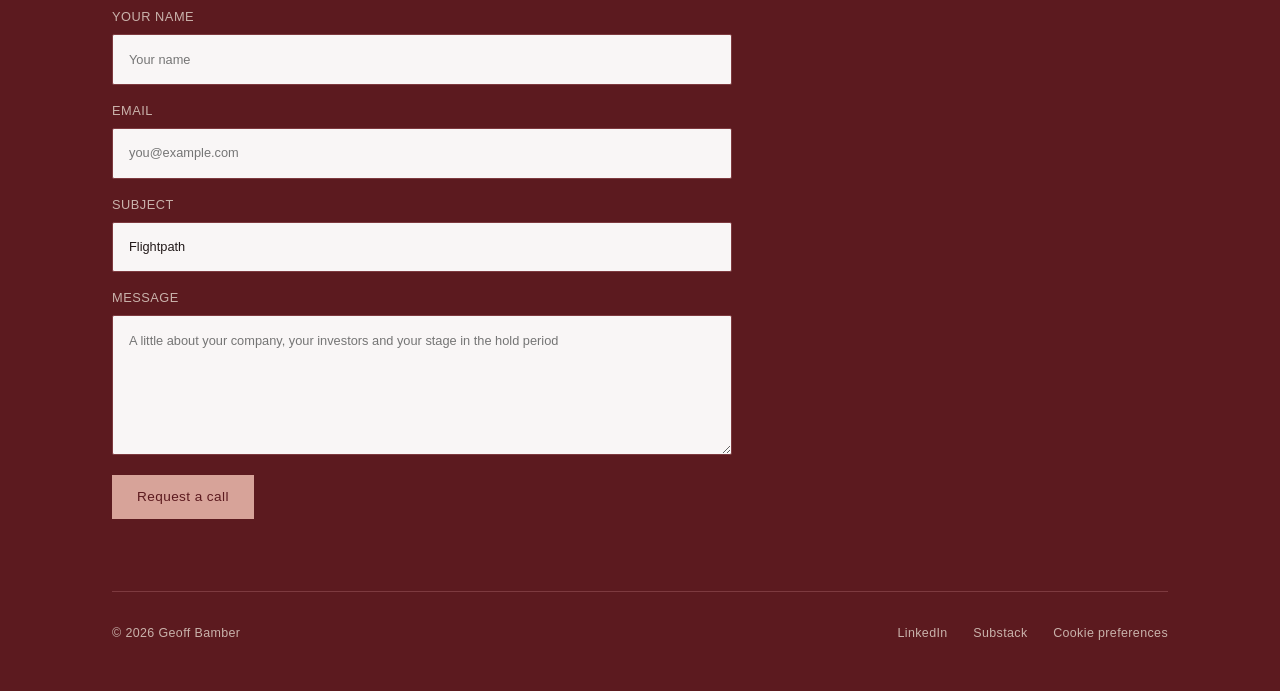
==== commit 5c3c2381: "Merge master (articles, Writing section, analytics, email removal) into the live site Combines the s" ====
--- a/flightpath.html
+++ b/flightpath.html
@@ -20,8 +20,8 @@
       <a href="index.html#work">Work</a>
       <a href="flightpath.html">Flightpath</a>
       <a href="index.html#index">Bamber Index</a>
+      <a href="writing.html">Writing</a>
       <a href="index.html#about">About</a>
-      <a href="writing.html">Writing</a>
     </div>
     <a href="#enquire" class="nav-cta">Get in touch</a>
     <button class="nav-toggle" type="button" aria-expanded="false" aria-controls="nav-links" aria-label="Menu"><span></span><span></span><span></span></button>
